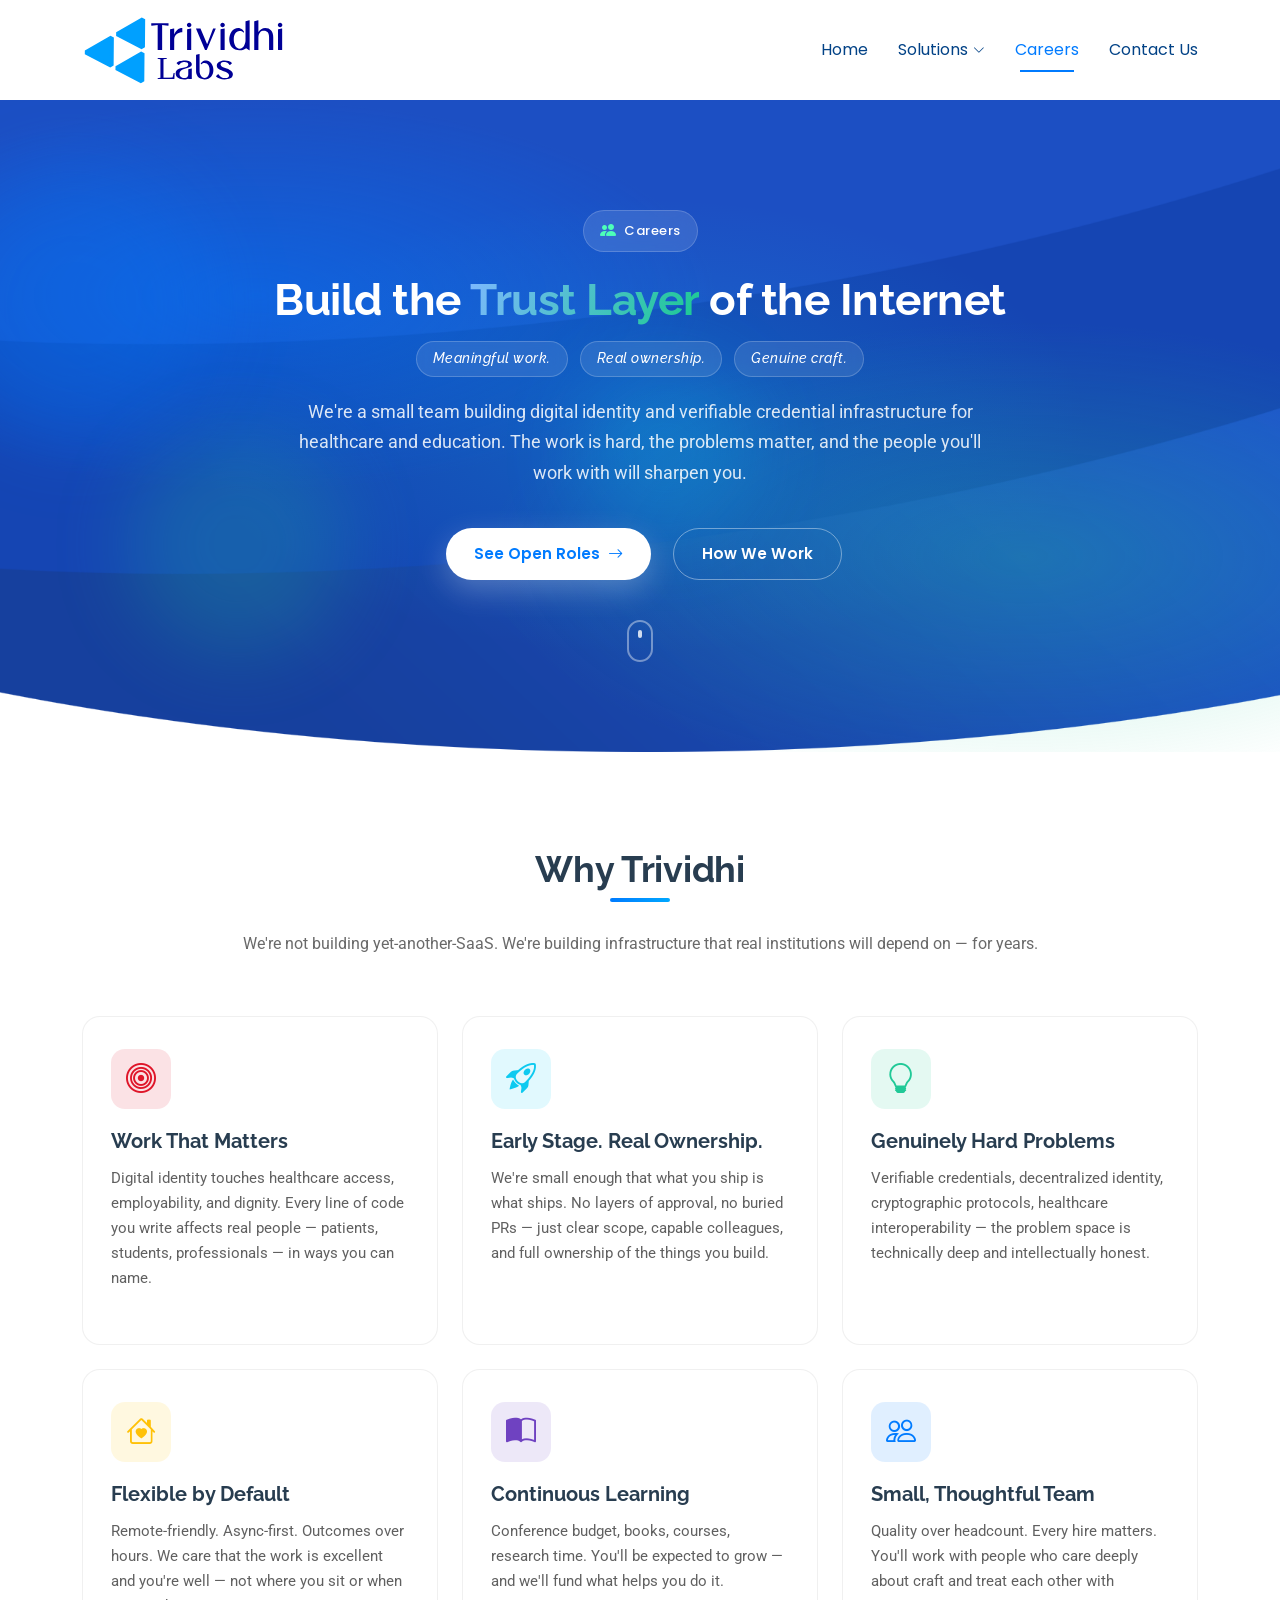
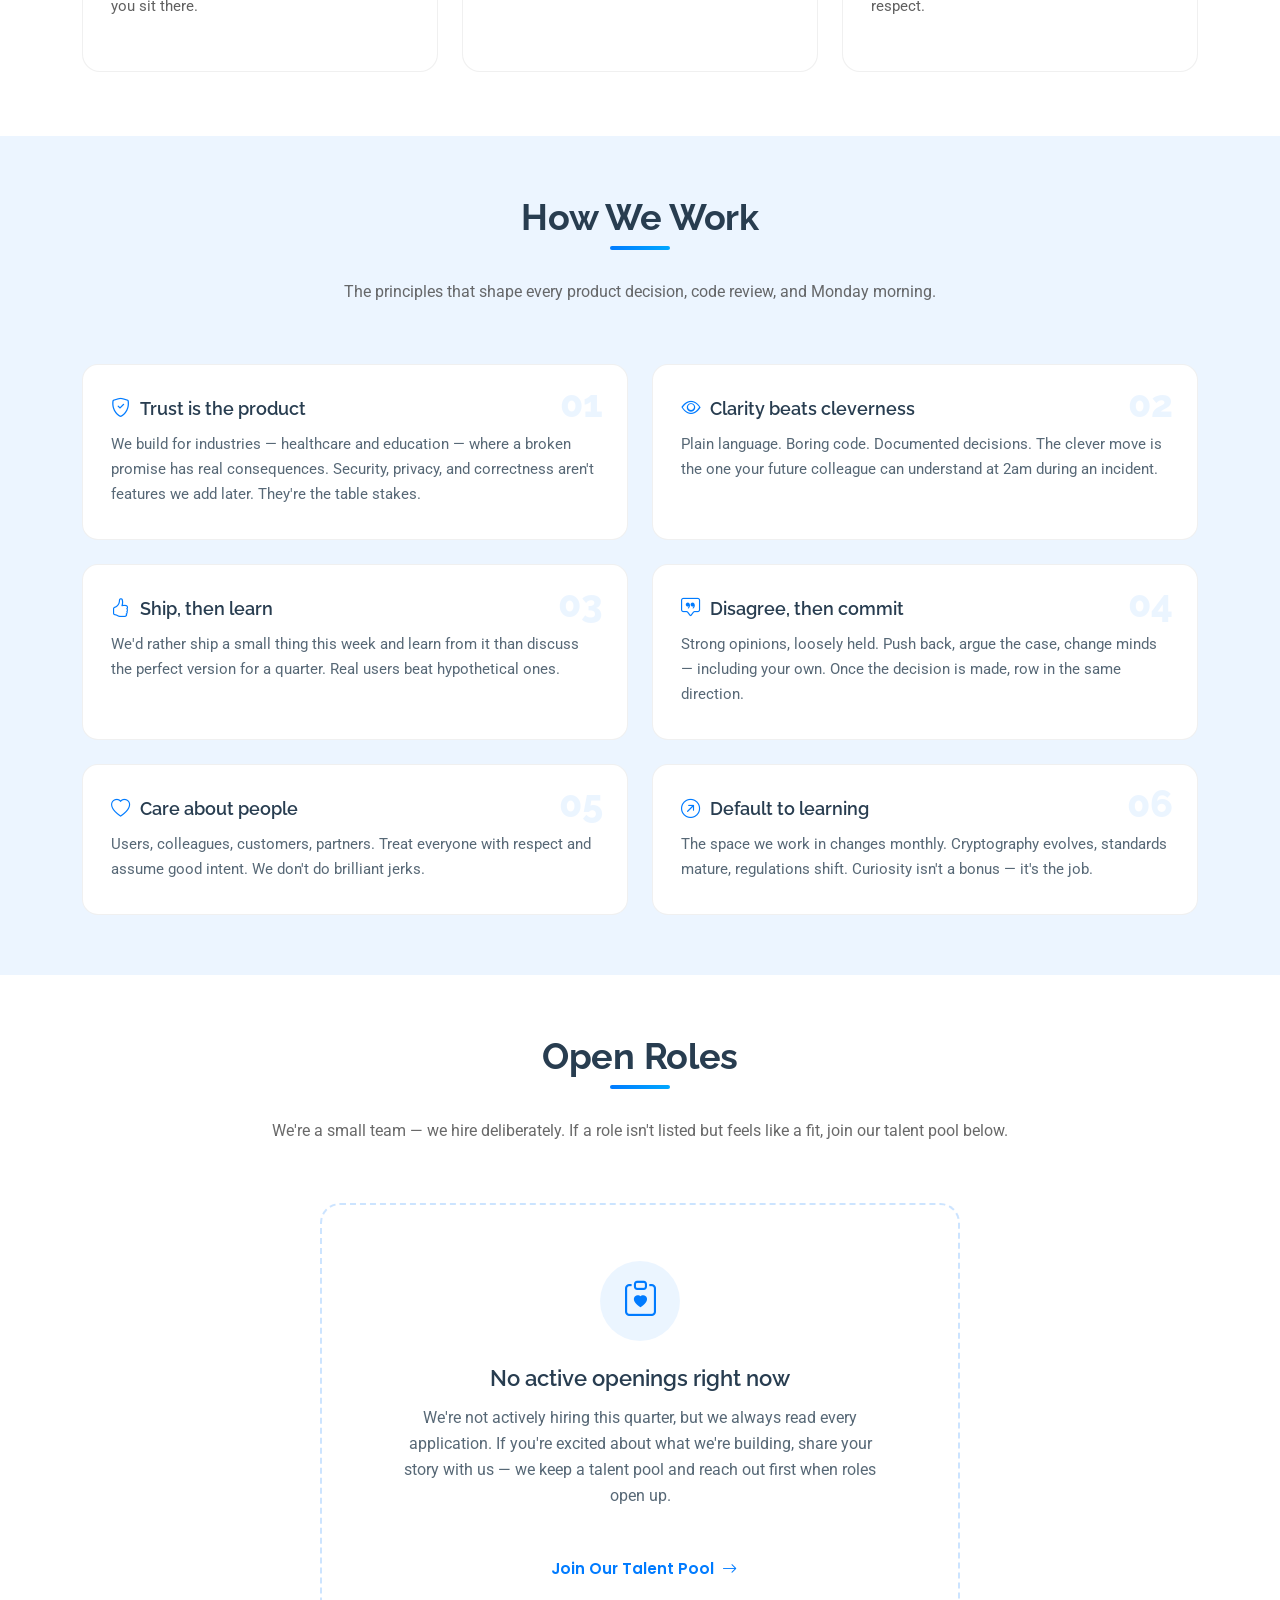
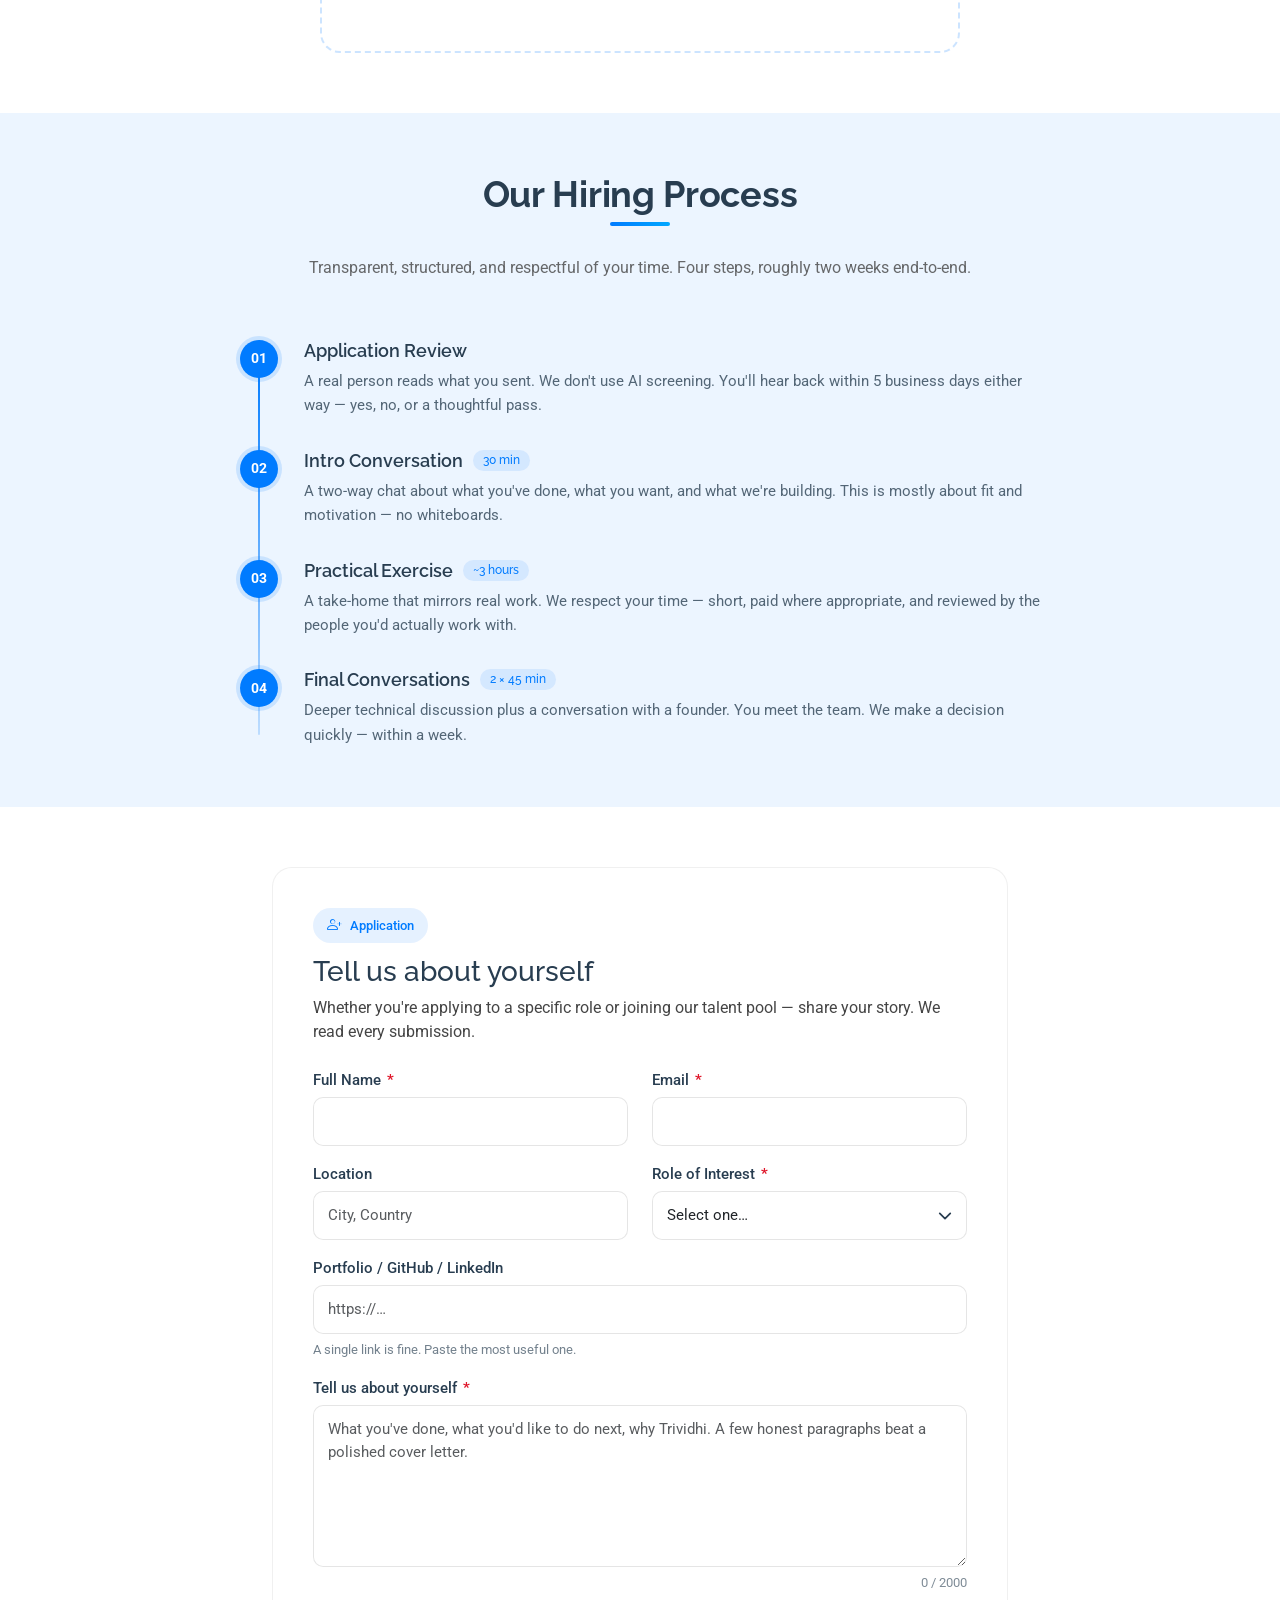
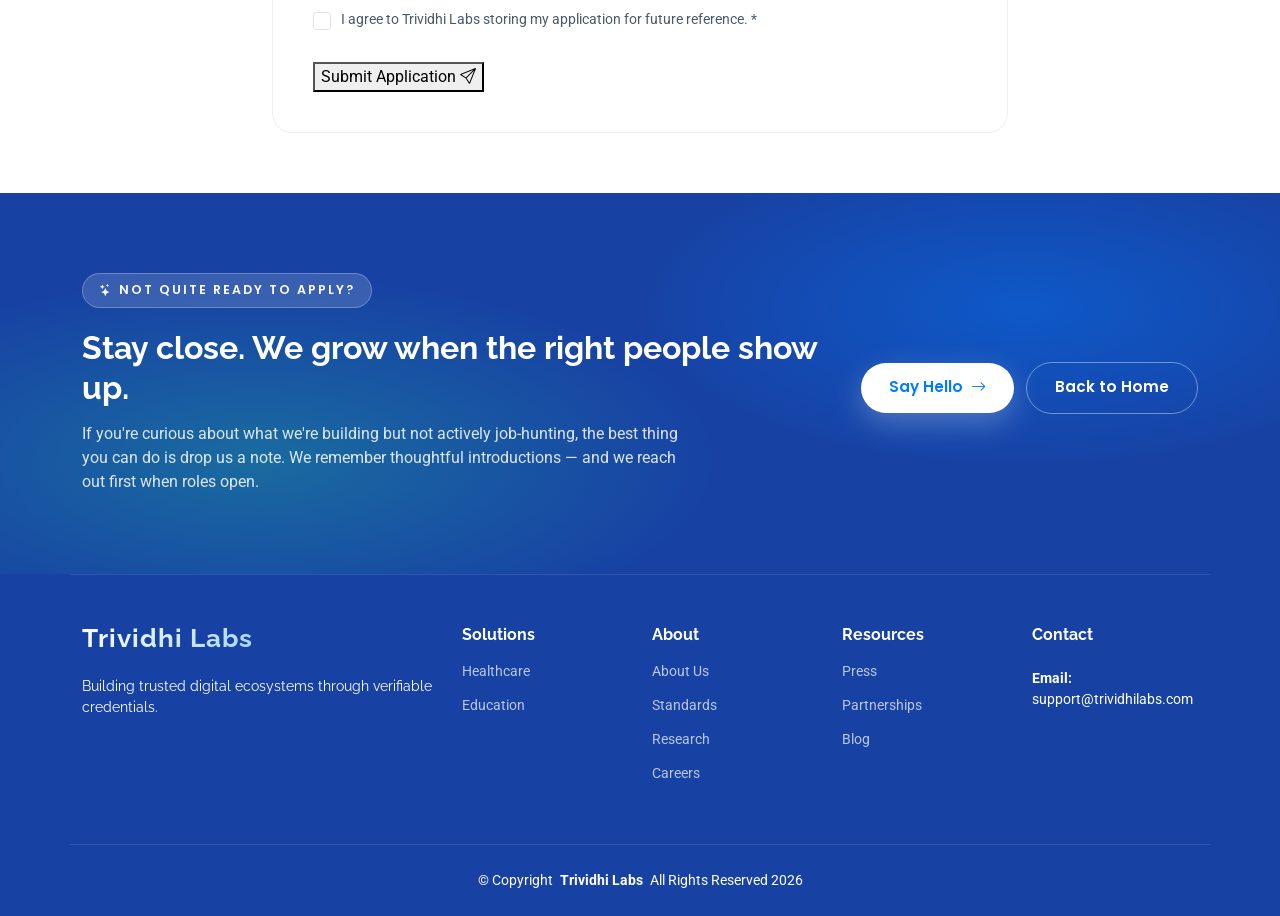
==== careers.html @ 94e8361d "Contact + Careers pages: production-ready forms via Formspree, FAQ, hiring timeline, channels" ====
<!DOCTYPE html>
<html lang="en">

<head>
  <meta charset="utf-8">
  <meta content="width=device-width, initial-scale=1.0" name="viewport">
  <title>Careers - Trividhi Labs</title>
  <meta name="description" content="Join Trividhi Labs and help build the trusted digital identity infrastructure for healthcare and education. Explore open roles, our values, and how we work.">

  <!-- Favicons -->
  <link rel="icon" type="image/x-icon" href="assets/img/favicon.ico">
  <link rel="icon" type="image/svg+xml" href="assets/img/favicon.svg">
  <link rel="icon" type="image/png" sizes="96x96" href="assets/img/favicon-96x96.png">
  <link rel="apple-touch-icon" sizes="180x180" href="assets/img/apple-touch-icon.png">
  <link rel="manifest" href="assets/img/site.webmanifest">
  <meta name="theme-color" content="#007bff">

  <link href="https://fonts.googleapis.com" rel="preconnect">
  <link href="https://fonts.gstatic.com" rel="preconnect" crossorigin>
  <link href="https://fonts.googleapis.com/css2?family=Roboto:ital,wght@0,100;0,300;0,400;0,500;0,700;0,900;1,100;1,300;1,400;1,500;1,700;1,900&family=Poppins:ital,wght@0,100;0,200;0,300;0,400;0,500;0,600;0,700;0,800;0,900;1,100;1,200;1,300;1,400;1,500;1,600;1,700;1,800;1,900&family=Raleway:ital,wght@0,100;0,200;0,300;0,400;0,500;0,600;0,700;0,800;0,900;1,100;1,200;1,300;1,400;1,500;1,600;1,700;1,800;1,900&display=swap" rel="stylesheet">

  <link href="assets/vendor/bootstrap/css/bootstrap.min.css" rel="stylesheet">
  <link href="assets/vendor/bootstrap-icons/bootstrap-icons.css" rel="stylesheet">
  <link href="assets/vendor/aos/aos.css" rel="stylesheet">
  <link href="assets/vendor/glightbox/css/glightbox.min.css" rel="stylesheet">
  <link href="assets/vendor/swiper/swiper-bundle.min.css" rel="stylesheet">

  <link href="assets/css/main.css" rel="stylesheet">
</head>

<body class="index-page">

  <header id="header" class="header d-flex align-items-center sticky-top">
    <div class="container-fluid container-xl position-relative d-flex align-items-center justify-content-between">
      <a href="index.html" class="logo d-flex align-items-center">
        <img src="assets/img/Trividhi_Labs_Logo1.svg" alt="Trividhi Labs">
      </a>
      <nav id="navmenu" class="navmenu">
        <ul>
          <li><a href="index.html">Home</a></li>
          <li class="dropdown">
            <a href="#"><span>Solutions</span> <i class="bi bi-chevron-down toggle-dropdown"></i></a>
            <ul>
              <li><a href="healthcare.html">Healthcare</a></li>
              <li><a href="education.html">Education</a></li>
            </ul>
          </li>
          <li><a href="careers.html" class="active">Careers</a></li>
          <li><a href="contact.html">Contact Us</a></li>
        </ul>
        <i class="mobile-nav-toggle d-xl-none bi bi-list"></i>
      </nav>
    </div>
  </header>

  <main class="main">

    <!-- ====== ENHANCED HERO ====== -->
    <section id="hero" class="hero section dark-background page-hero hero-enhanced">
      <div class="hero-mesh" aria-hidden="true"></div>
      <div class="hero-bg-shapes" aria-hidden="true">
        <span class="shape shape-1"></span>
        <span class="shape shape-2"></span>
        <span class="shape shape-3"></span>
      </div>

      <div class="container position-relative">
        <div class="row gy-4 justify-content-center text-center">
          <div class="col-lg-10">
            <span class="hero-eyebrow" data-aos="fade-up" data-aos-delay="100">
              <i class="bi bi-people-fill"></i> Careers
            </span>
            <h1 data-aos="fade-up" data-aos-delay="200">Build the <span class="hero-accent">Trust Layer</span> of the Internet</h1>
            <p class="hero-tagline" data-aos="fade-up" data-aos-delay="250">
              <span class="tag-word">Meaningful work.</span>
              <span class="tag-word">Real ownership.</span>
              <span class="tag-word">Genuine craft.</span>
            </p>
            <p class="hero-description" data-aos="fade-up" data-aos-delay="300">We're a small team building digital identity and verifiable credential infrastructure for healthcare and education. The work is hard, the problems matter, and the people you'll work with will sharpen you.</p>

            <div class="hero-actions" data-aos="fade-up" data-aos-delay="400">
              <a href="#openings" class="btn-cta btn-cta-primary">
                <span>See Open Roles</span>
                <i class="bi bi-arrow-right"></i>
              </a>
              <a href="#how-we-work" class="btn-cta btn-cta-ghost">
                <span>How We Work</span>
              </a>
            </div>

            <div class="hero-scroll-cue" data-aos="fade-up" data-aos-delay="600" aria-hidden="true">
              <span></span>
            </div>
          </div>
        </div>
      </div>
    </section><!-- /Page Hero -->

    <!-- ====== WHY JOIN US ====== -->
    <section id="why-join" class="why-join section section-bridge">
      <div class="container section-title" data-aos="fade-up">
        <h2>Why Trividhi</h2>
        <p>We're not building yet-another-SaaS. We're building infrastructure that real institutions will depend on — for years.</p>
      </div>

      <div class="container">
        <div class="row gy-4 justify-content-center">

          <div class="col-lg-4 col-md-6" data-aos="fade-up" data-aos-delay="100">
            <div class="benefit-card benefit-card-enhanced">
              <div class="benefit-card-bg"></div>
              <div class="benefit-icon" style="--icon-color:#df1529;--icon-bg:rgba(223,21,41,0.12);">
                <i class="bi bi-bullseye"></i>
              </div>
              <h3>Work That Matters</h3>
              <p>Digital identity touches healthcare access, employability, and dignity. Every line of code you write affects real people — patients, students, professionals — in ways you can name.</p>
            </div>
          </div>

          <div class="col-lg-4 col-md-6" data-aos="fade-up" data-aos-delay="200">
            <div class="benefit-card benefit-card-enhanced">
              <div class="benefit-card-bg"></div>
              <div class="benefit-icon" style="--icon-color:#0dcaf0;--icon-bg:rgba(13,202,240,0.12);">
                <i class="bi bi-rocket-takeoff"></i>
              </div>
              <h3>Early Stage. Real Ownership.</h3>
              <p>We're small enough that what you ship is what ships. No layers of approval, no buried PRs — just clear scope, capable colleagues, and full ownership of the things you build.</p>
            </div>
          </div>

          <div class="col-lg-4 col-md-6" data-aos="fade-up" data-aos-delay="300">
            <div class="benefit-card benefit-card-enhanced">
              <div class="benefit-card-bg"></div>
              <div class="benefit-icon" style="--icon-color:#20c997;--icon-bg:rgba(32,201,151,0.12);">
                <i class="bi bi-lightbulb"></i>
              </div>
              <h3>Genuinely Hard Problems</h3>
              <p>Verifiable credentials, decentralized identity, cryptographic protocols, healthcare interoperability — the problem space is technically deep and intellectually honest.</p>
            </div>
          </div>

          <div class="col-lg-4 col-md-6" data-aos="fade-up" data-aos-delay="400">
            <div class="benefit-card benefit-card-enhanced">
              <div class="benefit-card-bg"></div>
              <div class="benefit-icon" style="--icon-color:#ffc107;--icon-bg:rgba(255,193,7,0.12);">
                <i class="bi bi-house-heart"></i>
              </div>
              <h3>Flexible by Default</h3>
              <p>Remote-friendly. Async-first. Outcomes over hours. We care that the work is excellent and you're well — not where you sit or when you sit there.</p>
            </div>
          </div>

          <div class="col-lg-4 col-md-6" data-aos="fade-up" data-aos-delay="500">
            <div class="benefit-card benefit-card-enhanced">
              <div class="benefit-card-bg"></div>
              <div class="benefit-icon" style="--icon-color:#6f42c1;--icon-bg:rgba(111,66,193,0.12);">
                <i class="bi bi-book-half"></i>
              </div>
              <h3>Continuous Learning</h3>
              <p>Conference budget, books, courses, research time. You'll be expected to grow — and we'll fund what helps you do it.</p>
            </div>
          </div>

          <div class="col-lg-4 col-md-6" data-aos="fade-up" data-aos-delay="600">
            <div class="benefit-card benefit-card-enhanced">
              <div class="benefit-card-bg"></div>
              <div class="benefit-icon" style="--icon-color:#007bff;--icon-bg:rgba(0,123,255,0.12);">
                <i class="bi bi-people"></i>
              </div>
              <h3>Small, Thoughtful Team</h3>
              <p>Quality over headcount. Every hire matters. You'll work with people who care deeply about craft and treat each other with respect.</p>
            </div>
          </div>

        </div>
      </div>
    </section><!-- /Why Join -->

    <!-- ====== HOW WE WORK (Values) ====== -->
    <section id="how-we-work" class="how-we-work section light-background">
      <div class="container section-title" data-aos="fade-up">
        <h2>How We Work</h2>
        <p>The principles that shape every product decision, code review, and Monday morning.</p>
      </div>

      <div class="container">
        <div class="row gy-4">

          <div class="col-lg-6" data-aos="fade-right" data-aos-delay="100">
            <div class="value-card">
              <div class="value-number">01</div>
              <h4><i class="bi bi-shield-check"></i> Trust is the product</h4>
              <p>We build for industries — healthcare and education — where a broken promise has real consequences. Security, privacy, and correctness aren't features we add later. They're the table stakes.</p>
            </div>
          </div>

          <div class="col-lg-6" data-aos="fade-left" data-aos-delay="200">
            <div class="value-card">
              <div class="value-number">02</div>
              <h4><i class="bi bi-eye"></i> Clarity beats cleverness</h4>
              <p>Plain language. Boring code. Documented decisions. The clever move is the one your future colleague can understand at 2am during an incident.</p>
            </div>
          </div>

          <div class="col-lg-6" data-aos="fade-right" data-aos-delay="300">
            <div class="value-card">
              <div class="value-number">03</div>
              <h4><i class="bi bi-hand-thumbs-up"></i> Ship, then learn</h4>
              <p>We'd rather ship a small thing this week and learn from it than discuss the perfect version for a quarter. Real users beat hypothetical ones.</p>
            </div>
          </div>

          <div class="col-lg-6" data-aos="fade-left" data-aos-delay="400">
            <div class="value-card">
              <div class="value-number">04</div>
              <h4><i class="bi bi-chat-square-quote"></i> Disagree, then commit</h4>
              <p>Strong opinions, loosely held. Push back, argue the case, change minds — including your own. Once the decision is made, row in the same direction.</p>
            </div>
          </div>

          <div class="col-lg-6" data-aos="fade-right" data-aos-delay="500">
            <div class="value-card">
              <div class="value-number">05</div>
              <h4><i class="bi bi-heart"></i> Care about people</h4>
              <p>Users, colleagues, customers, partners. Treat everyone with respect and assume good intent. We don't do brilliant jerks.</p>
            </div>
          </div>

          <div class="col-lg-6" data-aos="fade-left" data-aos-delay="600">
            <div class="value-card">
              <div class="value-number">06</div>
              <h4><i class="bi bi-arrow-up-right-circle"></i> Default to learning</h4>
              <p>The space we work in changes monthly. Cryptography evolves, standards mature, regulations shift. Curiosity isn't a bonus — it's the job.</p>
            </div>
          </div>

        </div>
      </div>
    </section><!-- /How We Work -->

    <!-- ====== OPEN ROLES ====== -->
    <section id="openings" class="openings section">
      <div class="container section-title" data-aos="fade-up">
        <h2>Open Roles</h2>
        <p>We're a small team — we hire deliberately. If a role isn't listed but feels like a fit, join our talent pool below.</p>
      </div>

      <div class="container">

        <!--
          NOTE for site owners:
          When you have real openings, replace the .no-openings block below
          with .opening-card blocks. Sample structure is provided in a
          commented block at the bottom of this section.
        -->

        <div class="no-openings" data-aos="fade-up">
          <div class="no-openings-icon">
            <i class="bi bi-clipboard-heart"></i>
          </div>
          <h3>No active openings right now</h3>
          <p>We're not actively hiring this quarter, but we always read every application. If you're excited about what we're building, share your story with us — we keep a talent pool and reach out first when roles open up.</p>
          <a href="#talent-pool" class="btn-cta btn-cta-primary">
            <span>Join Our Talent Pool</span>
            <i class="bi bi-arrow-right"></i>
          </a>
        </div>

        <!--
        ====== ACTIVE OPENINGS TEMPLATE (uncomment when hiring) ======

        <div class="row gy-4">
          <div class="col-lg-6" data-aos="fade-up" data-aos-delay="100">
            <div class="opening-card">
              <div class="opening-header">
                <div class="opening-meta">
                  <span class="opening-tag tag-eng"><i class="bi bi-code-slash"></i> Engineering</span>
                  <span class="opening-location"><i class="bi bi-geo-alt"></i> Remote / India</span>
                </div>
                <h3>Senior Backend Engineer</h3>
                <p>Help us build the credential issuance and verification core. Strong fundamentals in Go or Rust, distributed systems experience, comfort with cryptographic primitives.</p>
              </div>
              <div class="opening-footer">
                <span class="opening-type"><i class="bi bi-briefcase"></i> Full-time</span>
                <a href="#talent-pool" class="opening-apply">Apply <i class="bi bi-arrow-up-right"></i></a>
              </div>
            </div>
          </div>
        </div>

        ============================================================
        -->

      </div>
    </section><!-- /Openings -->

    <!-- ====== HIRING PROCESS ====== -->
    <section id="hiring-process" class="hiring-process section light-background">
      <div class="container section-title" data-aos="fade-up">
        <h2>Our Hiring Process</h2>
        <p>Transparent, structured, and respectful of your time. Four steps, roughly two weeks end-to-end.</p>
      </div>

      <div class="container">
        <div class="hiring-timeline">

          <div class="hiring-step" data-aos="fade-up" data-aos-delay="100">
            <div class="hiring-step-num">01</div>
            <div class="hiring-step-body">
              <h4>Application Review</h4>
              <p>A real person reads what you sent. We don't use AI screening. You'll hear back within 5 business days either way — yes, no, or a thoughtful pass.</p>
            </div>
          </div>

          <div class="hiring-step" data-aos="fade-up" data-aos-delay="200">
            <div class="hiring-step-num">02</div>
            <div class="hiring-step-body">
              <h4>Intro Conversation <span class="step-duration">30 min</span></h4>
              <p>A two-way chat about what you've done, what you want, and what we're building. This is mostly about fit and motivation — no whiteboards.</p>
            </div>
          </div>

          <div class="hiring-step" data-aos="fade-up" data-aos-delay="300">
            <div class="hiring-step-num">03</div>
            <div class="hiring-step-body">
              <h4>Practical Exercise <span class="step-duration">~3 hours</span></h4>
              <p>A take-home that mirrors real work. We respect your time — short, paid where appropriate, and reviewed by the people you'd actually work with.</p>
            </div>
          </div>

          <div class="hiring-step" data-aos="fade-up" data-aos-delay="400">
            <div class="hiring-step-num">04</div>
            <div class="hiring-step-body">
              <h4>Final Conversations <span class="step-duration">2 × 45 min</span></h4>
              <p>Deeper technical discussion plus a conversation with a founder. You meet the team. We make a decision quickly — within a week.</p>
            </div>
          </div>

        </div>
      </div>
    </section><!-- /Hiring Process -->

    <!-- ====== TALENT POOL FORM ====== -->
    <section id="talent-pool" class="talent-pool section">
      <div class="container">
        <div class="row gy-4 justify-content-center">

          <div class="col-lg-8" data-aos="fade-up">
            <div class="contact-form-wrap">
              <span class="form-eyebrow"><i class="bi bi-person-plus"></i> Application</span>
              <h3>Tell us about yourself</h3>
              <p>Whether you're applying to a specific role or joining our talent pool — share your story. We read every submission.</p>

              <!--
                NOTE: Replace YOUR_CAREERS_FORM_ID with a SEPARATE Formspree
                form ID (different from contact form, so submissions are
                routed correctly to your hiring inbox).
              -->
              <form id="careers-form-el" action="https://formspree.io/f/YOUR_CAREERS_FORM_ID" method="POST" class="trividhi-form mt-4" novalidate>

                <!-- Honeypot -->
                <input type="text" name="_gotcha" tabindex="-1" autocomplete="off" class="d-none" aria-hidden="true">

                <input type="hidden" name="_subject" value="New application from trividhilabs.com careers">

                <div class="row gy-3">

                  <div class="col-md-6">
                    <label for="c-name" class="form-label">Full Name <span class="req">*</span></label>
                    <input type="text" name="name" id="c-name" class="form-control" required minlength="2" maxlength="100" autocomplete="name">
                  </div>

                  <div class="col-md-6">
                    <label for="c-email" class="form-label">Email <span class="req">*</span></label>
                    <input type="email" name="email" id="c-email" class="form-control" required maxlength="120" autocomplete="email">
                  </div>

                  <div class="col-md-6">
                    <label for="c-location" class="form-label">Location</label>
                    <input type="text" name="location" id="c-location" class="form-control" maxlength="100" placeholder="City, Country">
                  </div>

                  <div class="col-md-6">
                    <label for="c-role" class="form-label">Role of Interest <span class="req">*</span></label>
                    <select name="role_interest" id="c-role" class="form-control form-select" required>
                      <option value="" disabled selected>Select one…</option>
                      <option value="Engineering">Engineering</option>
                      <option value="Product / Design">Product / Design</option>
                      <option value="Research / Cryptography">Research / Cryptography</option>
                      <option value="Business / Partnerships">Business / Partnerships</option>
                      <option value="Operations">Operations</option>
                      <option value="Internship">Internship</option>
                      <option value="Open to anything">Open to anything</option>
                    </select>
                  </div>

                  <div class="col-md-12">
                    <label for="c-links" class="form-label">Portfolio / GitHub / LinkedIn</label>
                    <input type="url" name="links" id="c-links" class="form-control" maxlength="300" placeholder="https://…">
                    <small class="form-helper-text">A single link is fine. Paste the most useful one.</small>
                  </div>

                  <div class="col-md-12">
                    <label for="c-pitch" class="form-label">Tell us about yourself <span class="req">*</span></label>
                    <textarea name="pitch" id="c-pitch" class="form-control" rows="6" required minlength="50" maxlength="2000" placeholder="What you've done, what you'd like to do next, why Trividhi. A few honest paragraphs beat a polished cover letter."></textarea>
                    <div class="form-helper">
                      <span class="char-counter"><span id="c-char-count">0</span> / 2000</span>
                    </div>
                  </div>

                  <div class="col-md-12">
                    <label class="form-check-label consent-label">
                      <input type="checkbox" name="consent" class="form-check-input" required>
                      <span>I agree to Trividhi Labs storing my application for future reference. <span class="req">*</span></span>
                    </label>
                  </div>

                  <div class="col-md-12">
                    <div class="form-status">
                      <div class="form-status-msg loading"><i class="bi bi-arrow-clockwise"></i> Sending your application…</div>
                      <div class="form-status-msg error" role="alert"></div>
                      <div class="form-status-msg success" role="status"><i class="bi bi-check-circle-fill"></i> Thanks for applying! A real person on our team will read this and reply within 5 business days.</div>
                    </div>

                    <button type="submit" class="btn-submit">
                      <span>Submit Application</span>
                      <i class="bi bi-send"></i>
                    </button>
                  </div>

                </div>
              </form>
            </div>
          </div>

        </div>
      </div>
    </section><!-- /Talent Pool -->

    <!-- ====== CTA BANNER ====== -->
    <section id="cta-banner" class="cta-banner dark-background">
      <div class="cta-banner-mesh" aria-hidden="true"></div>
      <div class="container">
        <div class="row align-items-center gy-4">
          <div class="col-lg-8" data-aos="fade-right">
            <span class="cta-eyebrow"><i class="bi bi-stars"></i> Not quite ready to apply?</span>
            <h2>Stay close. We grow when the right people show up.</h2>
            <p>If you're curious about what we're building but not actively job-hunting, the best thing you can do is drop us a note. We remember thoughtful introductions — and we reach out first when roles open.</p>
          </div>
          <div class="col-lg-4 text-lg-end" data-aos="fade-left">
            <a href="contact.html" class="btn-cta btn-cta-primary">
              <span>Say Hello</span>
              <i class="bi bi-arrow-right"></i>
            </a>
            <a href="index.html" class="btn-cta btn-cta-ghost">
              <span>Back to Home</span>
            </a>
          </div>
        </div>
      </div>
    </section><!-- /CTA Banner -->

  </main>

  <footer id="footer" class="footer dark-background">
    <div class="container footer-top">
      <div class="row gy-4">

        <div class="col-lg-4 col-md-6 footer-about" data-aos="fade-up" data-aos-delay="100">
          <a href="index.html" class="logo d-flex align-items-center">
            <span class="sitename">Trividhi Labs</span>
          </a>
          <p class="mt-3">Building trusted digital ecosystems through verifiable credentials.</p>
        </div>

        <div class="col-lg-2 col-md-3 col-6 footer-links" data-aos="fade-up" data-aos-delay="200">
          <h4>Solutions</h4>
          <ul>
            <li><a href="healthcare.html">Healthcare</a></li>
            <li><a href="education.html">Education</a></li>
          </ul>
        </div>

        <div class="col-lg-2 col-md-3 col-6 footer-links" data-aos="fade-up" data-aos-delay="300">
          <h4>About</h4>
          <ul>
            <li><a href="#" title="Coming soon">About Us</a></li>
            <li><a href="#" title="Coming soon">Standards</a></li>
            <li><a href="#" title="Coming soon">Research</a></li>
            <li><a href="careers.html">Careers</a></li>
          </ul>
        </div>

        <div class="col-lg-2 col-md-3 col-6 footer-links" data-aos="fade-up" data-aos-delay="400">
          <h4>Resources</h4>
          <ul>
            <li><a href="#" title="Coming soon">Press</a></li>
            <li><a href="#" title="Coming soon">Partnerships</a></li>
            <li><a href="#" title="Coming soon">Blog</a></li>
          </ul>
        </div>

        <div class="col-lg-2 col-md-3 col-6 footer-links" data-aos="fade-up" data-aos-delay="500">
          <h4>Contact</h4>
          <div class="footer-contact pt-1">
            <p class="mb-0"><strong>Email:</strong></p>
            <p><span>support@trividhilabs.com</span></p>
          </div>
        </div>

      </div>
    </div>
    <div class="container copyright text-center mt-4">
      <p>© <span>Copyright</span> <strong class="px-1 sitename">Trividhi Labs</strong> <span>All Rights Reserved 2026</span></p>
    </div>
  </footer>

  <a href="#" id="scroll-top" class="scroll-top d-flex align-items-center justify-content-center"><i class="bi bi-arrow-up-short"></i></a>
  <div id="preloader"></div>

  <script src="assets/vendor/bootstrap/js/bootstrap.bundle.min.js"></script>
  <script src="assets/vendor/aos/aos.js"></script>
  <script src="assets/vendor/glightbox/js/glightbox.min.js"></script>
  <script src="assets/vendor/purecounter/purecounter_vanilla.js"></script>
  <script src="assets/vendor/imagesloaded/imagesloaded.pkgd.min.js"></script>
  <script src="assets/vendor/isotope-layout/isotope.pkgd.min.js"></script>
  <script src="assets/vendor/swiper/swiper-bundle.min.js"></script>
  <script src="assets/js/main.js"></script>

  <!-- ===== Careers form handler (same pattern as contact) ===== -->
  <script>
    (function () {
      const form = document.getElementById('careers-form-el');
      if (!form) return;

      const loading = form.querySelector('.form-status-msg.loading');
      const error = form.querySelector('.form-status-msg.error');
      const success = form.querySelector('.form-status-msg.success');
      const submitBtn = form.querySelector('.btn-submit');
      const pitchField = form.querySelector('#c-pitch');
      const charCount = document.getElementById('c-char-count');

      if (pitchField && charCount) {
        pitchField.addEventListener('input', function () {
          charCount.textContent = pitchField.value.length;
        });
      }

      function resetStates() {
        loading.classList.remove('d-block');
        error.classList.remove('d-block');
        success.classList.remove('d-block');
      }

      form.addEventListener('submit', async function (e) {
        e.preventDefault();
        resetStates();

        if (!form.checkValidity()) {
          form.reportValidity();
          return;
        }

        const honey = form.querySelector('input[name="_gotcha"]');
        if (honey && honey.value.trim() !== '') return;

        loading.classList.add('d-block');
        submitBtn.disabled = true;

        try {
          const data = new FormData(form);
          const response = await fetch(form.action, {
            method: 'POST',
            body: data,
            headers: { 'Accept': 'application/json' }
          });

          loading.classList.remove('d-block');

          if (response.ok) {
            success.classList.add('d-block');
            form.reset();
            if (charCount) charCount.textContent = '0';
          } else {
            const json = await response.json().catch(() => ({}));
            const msg = (json.errors && json.errors.map(e => e.message).join(', ')) ||
                        'Something went wrong. Please try again or email us directly at support@trividhilabs.com';
            error.innerHTML = '<i class="bi bi-exclamation-triangle-fill"></i> ' + msg;
            error.classList.add('d-block');
          }
        } catch (err) {
          loading.classList.remove('d-block');
          error.innerHTML = '<i class="bi bi-exclamation-triangle-fill"></i> Network error. Please check your connection and try again.';
          error.classList.add('d-block');
        } finally {
          submitBtn.disabled = false;
        }
      });
    })();
  </script>

</body>
</html>
---- assets/css/main.css ----
/**
* Updated: Bootstrap v5.3.3
* Author: BootstrapMade.com
* License: https://bootstrapmade.com/license/
*/

/*--------------------------------------------------------------
# Font & Color Variables
# Help: https://bootstrapmade.com/color-system/
--------------------------------------------------------------*/
/* Fonts */
:root {
  --default-font: "Roboto",  system-ui, -apple-system, "Segoe UI", Roboto, "Helvetica Neue", Arial, "Noto Sans", "Liberation Sans", sans-serif, "Apple Color Emoji", "Segoe UI Emoji", "Segoe UI Symbol", "Noto Color Emoji";
  --heading-font: "Raleway",  sans-serif;
  --nav-font: "Poppins",  sans-serif;
}

/* Global Colors - The following color variables are used throughout the website. Updating them here will change the color scheme of the entire website */
:root { 
  --background-color: #ffffff; /* Background color for the entire website, including individual sections */
  --default-color: #444444; /* Default color used for the majority of the text content across the entire website */
  --heading-color: #283d50; /* Color for headings, subheadings and title throughout the website */
  --accent-color: #007bff; /* Accent color that represents your brand on the website. It's used for buttons, links, and other elements that need to stand out */
  --surface-color: #ffffff; /* The surface color is used as a background of boxed elements within sections, such as cards, icon boxes, or other elements that require a visual separation from the global background. */
  --contrast-color: #ffffff; /* Contrast color for text, ensuring readability against backgrounds of accent, heading, or default colors. */
}

/* Nav Menu Colors - The following color variables are used specifically for the navigation menu. They are separate from the global colors to allow for more customization options */
:root {
  --nav-color: #024286;  /* The default color of the main navmenu links */
  --nav-hover-color: #007bff; /* Applied to main navmenu links when they are hovered over or active */
  --nav-mobile-background-color: #ffffff; /* Used as the background color for mobile navigation menu */
  --nav-dropdown-background-color: #ffffff; /* Used as the background color for dropdown items that appear when hovering over primary navigation items */
  --nav-dropdown-color: #444444; /* Used for navigation links of the dropdown items in the navigation menu. */
  --nav-dropdown-hover-color: #007bff; /* Similar to --nav-hover-color, this color is applied to dropdown navigation links when they are hovered over. */
}

/* Color Presets - These classes override global colors when applied to any section or element, providing reuse of the sam color scheme. */

.light-background {
  --background-color: #ecf5ff;
  --surface-color: #ffffff;
}

.dark-background {
  --background-color: #1742a4;
  --default-color: #ffffff;
  --heading-color: #ffffff;
  --surface-color: #0d358f;
  --contrast-color: #ffffff;
}

/* Smooth scroll */
:root {
  scroll-behavior: smooth;
}

/*--------------------------------------------------------------
# General Styling & Shared Classes
--------------------------------------------------------------*/
body {
  color: var(--default-color);
  background-color: var(--background-color);
  font-family: var(--default-font);
}

a {
  color: var(--accent-color);
  text-decoration: none;
  transition: 0.3s;
}

a:hover {
  color: color-mix(in srgb, var(--accent-color), transparent 25%);
  text-decoration: none;
}

h1,
h2,
h3,
h4,
h5,
h6 {
  color: var(--heading-color);
  font-family: var(--heading-font);
}

/* PHP Email Form Messages
------------------------------*/
.php-email-form .error-message {
  display: none;
  background: #df1529;
  color: #ffffff;
  text-align: left;
  padding: 15px;
  margin-bottom: 24px;
  font-weight: 600;
}

.php-email-form .sent-message {
  display: none;
  color: #ffffff;
  background: #059652;
  text-align: center;
  padding: 15px;
  margin-bottom: 24px;
  font-weight: 600;
}

.php-email-form .loading {
  display: none;
  background: var(--surface-color);
  text-align: center;
  padding: 15px;
  margin-bottom: 24px;
}

.php-email-form .loading:before {
  content: "";
  display: inline-block;
  border-radius: 50%;
  width: 24px;
  height: 24px;
  margin: 0 10px -6px 0;
  border: 3px solid var(--accent-color);
  border-top-color: var(--surface-color);
  animation: php-email-form-loading 1s linear infinite;
}

@keyframes php-email-form-loading {
  0% {
    transform: rotate(0deg);
  }

  100% {
    transform: rotate(360deg);
  }
}

/* Pulsating Play Button
------------------------------*/
.pulsating-play-btn {
  width: 94px;
  height: 94px;
  background: radial-gradient(var(--accent-color) 50%, color-mix(in srgb, var(--accent-color), transparent 75%) 52%);
  border-radius: 50%;
  display: block;
  position: relative;
  overflow: hidden;
}

.pulsating-play-btn:before {
  content: "";
  position: absolute;
  width: 120px;
  height: 120px;
  animation-delay: 0s;
  animation: pulsate-play-btn 2s;
  animation-direction: forwards;
  animation-iteration-count: infinite;
  animation-timing-function: steps;
  opacity: 1;
  border-radius: 50%;
  border: 5px solid color-mix(in srgb, var(--accent-color), transparent 30%);
  top: -15%;
  left: -15%;
  background: rgba(198, 16, 0, 0);
}

.pulsating-play-btn:after {
  content: "";
  position: absolute;
  left: 50%;
  top: 50%;
  transform: translateX(-40%) translateY(-50%);
  width: 0;
  height: 0;
  border-top: 10px solid transparent;
  border-bottom: 10px solid transparent;
  border-left: 15px solid #fff;
  z-index: 100;
  transition: all 400ms cubic-bezier(0.55, 0.055, 0.675, 0.19);
}

.pulsating-play-btn:hover:before {
  content: "";
  position: absolute;
  left: 50%;
  top: 50%;
  transform: translateX(-40%) translateY(-50%);
  width: 0;
  height: 0;
  border: none;
  border-top: 10px solid transparent;
  border-bottom: 10px solid transparent;
  border-left: 15px solid #fff;
  z-index: 200;
  animation: none;
  border-radius: 0;
}

.pulsating-play-btn:hover:after {
  border-left: 15px solid var(--accent-color);
  transform: scale(20);
}

@keyframes pulsate-play-btn {
  0% {
    transform: scale(0.6, 0.6);
    opacity: 1;
  }

  100% {
    transform: scale(1, 1);
    opacity: 0;
  }
}

/*--------------------------------------------------------------
# Global Header
--------------------------------------------------------------*/
.header {
  color: var(--default-color);
  background-color: var(--background-color);
  padding: 15px 0;
  transition: all 0.5s;
  z-index: 997;
}

.header .logo {
  line-height: 1;
}

.header .logo img {
  max-height: 70px;
  margin-right: 8px;
}

.header .logo h1 {
  font-size: 30px;
  margin: 0;
  font-weight: 700;
  color: var(--heading-color);
}

.scrolled .header {
  box-shadow: 0px 0 18px rgba(0, 0, 0, 0.1);
}

/*--------------------------------------------------------------
# Navigation Menu
--------------------------------------------------------------*/
/* Navmenu - Desktop */
@media (min-width: 1200px) {
  .navmenu {
    padding: 0;
  }

  .navmenu ul {
    margin: 0;
    padding: 0;
    display: flex;
    list-style: none;
    align-items: center;
  }

  .navmenu li {
    position: relative;
  }

  .navmenu a,
  .navmenu a:focus {
    color: var(--nav-color);
    padding: 18px 15px;
    font-size: 16px;
    font-family: var(--nav-font);
    font-weight: 400;
    display: flex;
    align-items: center;
    justify-content: space-between;
    white-space: nowrap;
    transition: 0.3s;
  }

  .navmenu a i,
  .navmenu a:focus i {
    font-size: 12px;
    line-height: 0;
    margin-left: 5px;
    transition: 0.3s;
  }

  .navmenu li:last-child a {
    padding-right: 0;
  }

  .navmenu li:hover>a,
  .navmenu .active,
  .navmenu .active:focus {
    color: var(--nav-hover-color);
  }

  .navmenu .dropdown ul {
    margin: 0;
    padding: 10px 0;
    background: var(--nav-dropdown-background-color);
    display: block;
    position: absolute;
    visibility: hidden;
    left: 14px;
    top: 130%;
    opacity: 0;
    transition: 0.3s;
    border-radius: 4px;
    z-index: 99;
    box-shadow: 0px 0px 30px rgba(0, 0, 0, 0.1);
  }

  .navmenu .dropdown ul li {
    min-width: 200px;
  }

  .navmenu .dropdown ul a {
    padding: 10px 20px;
    font-size: 15px;
    text-transform: none;
    color: var(--nav-dropdown-color);
  }

  .navmenu .dropdown ul a i {
    font-size: 12px;
  }

  .navmenu .dropdown ul a:hover,
  .navmenu .dropdown ul .active:hover,
  .navmenu .dropdown ul li:hover>a {
    color: var(--nav-dropdown-hover-color);
  }

  .navmenu .dropdown:hover>ul {
    opacity: 1;
    top: 100%;
    visibility: visible;
  }

  .navmenu .dropdown .dropdown ul {
    top: 0;
    left: -90%;
    visibility: hidden;
  }

  .navmenu .dropdown .dropdown:hover>ul {
    opacity: 1;
    top: 0;
    left: -100%;
    visibility: visible;
  }
}

/* Navmenu - Mobile */
@media (max-width: 1199px) {
  .mobile-nav-toggle {
    color: var(--nav-color);
    font-size: 28px;
    line-height: 0;
    margin-right: 10px;
    cursor: pointer;
    transition: color 0.3s;
  }

  .navmenu {
    padding: 0;
    z-index: 9997;
  }

  .navmenu ul {
    display: none;
    list-style: none;
    position: absolute;
    inset: 60px 20px 20px 20px;
    padding: 10px 0;
    margin: 0;
    border-radius: 6px;
    background-color: var(--nav-mobile-background-color);
    overflow-y: auto;
    transition: 0.3s;
    z-index: 9998;
    box-shadow: 0px 0px 30px rgba(0, 0, 0, 0.1);
  }

  .navmenu a,
  .navmenu a:focus {
    color: var(--nav-dropdown-color);
    padding: 10px 20px;
    font-family: var(--nav-font);
    font-size: 17px;
    font-weight: 500;
    display: flex;
    align-items: center;
    justify-content: space-between;
    white-space: nowrap;
    transition: 0.3s;
  }

  .navmenu a i,
  .navmenu a:focus i {
    font-size: 12px;
    line-height: 0;
    margin-left: 5px;
    width: 30px;
    height: 30px;
    display: flex;
    align-items: center;
    justify-content: center;
    border-radius: 50%;
    transition: 0.3s;
    background-color: color-mix(in srgb, var(--accent-color), transparent 90%);
  }

  .navmenu a i:hover,
  .navmenu a:focus i:hover {
    background-color: var(--accent-color);
    color: var(--contrast-color);
  }

  .navmenu a:hover,
  .navmenu .active,
  .navmenu .active:focus {
    color: var(--nav-dropdown-hover-color);
  }

  .navmenu .active i,
  .navmenu .active:focus i {
    background-color: var(--accent-color);
    color: var(--contrast-color);
    transform: rotate(180deg);
  }

  .navmenu .dropdown ul {
    position: static;
    display: none;
    z-index: 99;
    padding: 10px 0;
    margin: 10px 20px;
    background-color: var(--nav-dropdown-background-color);
    border: 1px solid color-mix(in srgb, var(--default-color), transparent 90%);
    box-shadow: none;
    transition: all 0.5s ease-in-out;
  }

  .navmenu .dropdown ul ul {
    background-color: rgba(33, 37, 41, 0.1);
  }

  .navmenu .dropdown>.dropdown-active {
    display: block;
    background-color: rgba(33, 37, 41, 0.03);
  }

  .mobile-nav-active {
    overflow: hidden;
  }

  .mobile-nav-active .mobile-nav-toggle {
    color: #fff;
    position: absolute;
    font-size: 32px;
    top: 15px;
    right: 15px;
    margin-right: 0;
    z-index: 9999;
  }

  .mobile-nav-active .navmenu {
    position: fixed;
    overflow: hidden;
    inset: 0;
    background: rgba(33, 37, 41, 0.8);
    transition: 0.3s;
  }

  .mobile-nav-active .navmenu>ul {
    display: block;
  }
}

/*--------------------------------------------------------------
# Global Footer
--------------------------------------------------------------*/
.footer {
  color: var(--default-color);
  background-color: var(--background-color);
  font-size: 14px;
  position: relative;
}

.footer .footer-top {
  padding-top: 50px;
  border-top: 1px solid color-mix(in srgb, var(--default-color), transparent 90%);
}

.footer .footer-about .logo {
  line-height: 1;
  margin-bottom: 25px;
}

.footer .footer-about .logo img {
  max-height: 40px;
  margin-right: 6px;
}

.footer .footer-about .logo span {
  font-size: 26px;
  font-weight: 700;
  letter-spacing: 1px;
  font-family: var(--heading-font);
  color: var(--heading-color);
}

.footer .footer-about p {
  font-size: 14px;
  font-family: var(--heading-font);
}

.footer .social-links a {
  display: flex;
  align-items: center;
  justify-content: center;
  width: 40px;
  height: 40px;
  border-radius: 50%;
  border: 1px solid color-mix(in srgb, var(--default-color), transparent 50%);
  font-size: 16px;
  color: color-mix(in srgb, var(--default-color), transparent 30%);
  margin-right: 10px;
  transition: 0.3s;
}

.footer .social-links a:hover {
  color: var(--accent-color);
  border-color: var(--accent-color);
}

.footer h4 {
  font-size: 16px;
  font-weight: bold;
  position: relative;
  padding-bottom: 12px;
}

.footer .footer-links {
  margin-bottom: 30px;
}

.footer .footer-links ul {
  list-style: none;
  padding: 0;
  margin: 0;
}

.footer .footer-links ul i {
  padding-right: 2px;
  font-size: 12px;
  line-height: 0;
}

.footer .footer-links ul li {
  padding: 10px 0;
  display: flex;
  align-items: center;
}

.footer .footer-links ul li:first-child {
  padding-top: 0;
}

.footer .footer-links ul a {
  color: color-mix(in srgb, var(--default-color), transparent 30%);
  display: inline-block;
  line-height: 1;
}

.footer .footer-links ul a:hover {
  color: var(--accent-color);
}

.footer .footer-contact p {
  margin-bottom: 5px;
}

.footer .footer-newsletter .newsletter-form {
  margin-top: 30px;
  margin-bottom: 15px;
  padding: 6px 8px;
  position: relative;
  border-radius: 4px;
  border: 1px solid color-mix(in srgb, var(--default-color), transparent 80%);
  display: flex;
  background-color: var(--background-color);
  transition: 0.3s;
}

.footer .footer-newsletter .newsletter-form:focus-within {
  border-color: var(--accent-color);
}

.footer .footer-newsletter .newsletter-form input[type=email] {
  border: 0;
  padding: 4px;
  width: 100%;
  background-color: var(--background-color);
  color: var(--default-color);
}

.footer .footer-newsletter .newsletter-form input[type=email]:focus-visible {
  outline: none;
}

.footer .footer-newsletter .newsletter-form input[type=submit] {
  border: 0;
  font-size: 16px;
  padding: 0 20px;
  margin: -7px -8px -7px 0;
  background: var(--accent-color);
  color: var(--contrast-color);
  transition: 0.3s;
  border-radius: 0 4px 4px 0;
}

.footer .footer-newsletter .newsletter-form input[type=submit]:hover {
  background: color-mix(in srgb, var(--accent-color), transparent 20%);
}

.footer .copyright {
  padding: 25px 0;
  border-top: 1px solid color-mix(in srgb, var(--default-color), transparent 90%);
}

.footer .copyright p {
  margin-bottom: 0;
}

.footer .credits {
  margin-top: 6px;
  font-size: 13px;
}

.footer .credits a {
  color: color-mix(in srgb, var(--default-color), transparent 30%);
}

/*--------------------------------------------------------------
# Preloader
--------------------------------------------------------------*/
#preloader {
  position: fixed;
  inset: 0;
  z-index: 9999;
  overflow: hidden;
  background-color: var(--background-color);
  transition: all 0.6s ease-out;
}

#preloader:before {
  content: "";
  position: fixed;
  top: calc(50% - 30px);
  left: calc(50% - 30px);
  border: 6px solid var(--accent-color);
  border-top-color: color-mix(in srgb, var(--accent-color), transparent 90%);
  border-radius: 50%;
  width: 60px;
  height: 60px;
  animation: animate-preloader 1s linear infinite;
}

@keyframes animate-preloader {
  0% {
    transform: rotate(0deg);
  }

  100% {
    transform: rotate(360deg);
  }
}

/*--------------------------------------------------------------
# Scroll Top Button
--------------------------------------------------------------*/
.scroll-top {
  position: fixed;
  visibility: hidden;
  opacity: 0;
  right: 15px;
  bottom: -15px;
  z-index: 99999;
  background-color: var(--accent-color);
  width: 44px;
  height: 44px;
  border-radius: 50px;
  transition: all 0.4s;
}

.scroll-top i {
  font-size: 24px;
  color: var(--contrast-color);
  line-height: 0;
}

.scroll-top:hover {
  background-color: color-mix(in srgb, var(--accent-color), transparent 20%);
  color: var(--contrast-color);
}

.scroll-top.active {
  visibility: visible;
  opacity: 1;
  bottom: 15px;
}

/*--------------------------------------------------------------
# Disable aos animation delay on mobile devices
--------------------------------------------------------------*/
@media screen and (max-width: 768px) {
  [data-aos-delay] {
    transition-delay: 0 !important;
  }
}

/*--------------------------------------------------------------
# Global Page Titles & Breadcrumbs
--------------------------------------------------------------*/
.page-title {
  color: var(--default-color);
  background-color: var(--background-color);
  padding: 25px 0;
  position: relative;
}

.page-title h1 {
  font-size: 24px;
  font-weight: 700;
}

.page-title .breadcrumbs a {
  color: color-mix(in srgb, var(--default-color), transparent 30%);
}

.page-title .breadcrumbs ol {
  display: flex;
  flex-wrap: wrap;
  list-style: none;
  padding: 0;
  margin: 0;
  font-size: 14px;
  font-weight: 400;
}

.page-title .breadcrumbs ol li+li {
  padding-left: 10px;
}

.page-title .breadcrumbs ol li+li::before {
  content: "/";
  display: inline-block;
  padding-right: 10px;
  color: color-mix(in srgb, var(--default-color), transparent 70%);
}

/*--------------------------------------------------------------
# Global Sections
--------------------------------------------------------------*/
section,
.section {
  color: var(--default-color);
  background-color: var(--background-color);
  padding: 60px 0;
  scroll-margin-top: 90px;
  overflow: clip;
}

@media (max-width: 1199px) {

  section,
  .section {
    scroll-margin-top: 58px;
  }
}

/*--------------------------------------------------------------
# Global Section Titles
--------------------------------------------------------------*/
.section-title {
  text-align: center;
  padding-bottom: 60px;
  position: relative;
}

.section-title h2 {
  font-size: 32px;
  font-weight: 700;
  margin-bottom: 15px;
}

.section-title p {
  margin-bottom: 0;
}

/*--------------------------------------------------------------
# Hero Section
--------------------------------------------------------------*/
.hero {
  width: 100%;
  min-height: 90vh;
  position: relative;
  padding: 120px 0;
  display: flex;
  align-items: center;
  background: url(../img/hero-bg.png) center bottom no-repeat;
  background-size: cover;
}

@media (max-width: 1200px) {
  .hero {
    padding: 60px 0;
  }
}

.hero h1 {
  margin: 0;
  font-size: 48px;
  font-weight: 700;
  line-height: 56px;
}

.hero p {
  color: color-mix(in srgb, var(--default-color), transparent 30%);
  margin: 5px 0 30px 0;
  font-size: 20px;
  font-weight: 400;
}

.hero .btn-get-started {
  color: var(--contrast-color);
  background: var(--accent-color);
  font-family: var(--heading-font);
  font-weight: 400;
  font-size: 15px;
  letter-spacing: 1px;
  display: inline-block;
  padding: 10px 28px 12px 28px;
  border-radius: 50px;
  transition: 0.5s;
  box-shadow: 0 8px 28px rgba(0, 0, 0, 0.1);
}

.hero .btn-get-started:hover {
  color: var(--contrast-color);
  background: color-mix(in srgb, var(--accent-color), transparent 15%);
  box-shadow: 0 8px 28px rgba(0, 0, 0, 0.1);
}

.hero .btn-watch-video {
  font-size: 16px;
  transition: 0.5s;
  margin-left: 25px;
  color: var(--default-color);
  font-weight: 600;
}

.hero .btn-watch-video i {
  color: var(--accent-color);
  font-size: 32px;
  transition: 0.3s;
  line-height: 0;
  margin-right: 8px;
}

.hero .btn-watch-video:hover {
  color: var(--accent-color);
}

.hero .btn-watch-video:hover i {
  color: color-mix(in srgb, var(--accent-color), transparent 15%);
}

.hero .animated {
  animation: up-down 2s ease-in-out infinite alternate-reverse both;
}

@media (max-width: 640px) {
  .hero h1 {
    font-size: 28px;
    line-height: 36px;
  }

  .hero p {
    font-size: 18px;
    line-height: 24px;
    margin-bottom: 30px;
  }

  .hero .btn-get-started,
  .hero .btn-watch-video {
    font-size: 13px;
  }
}

@keyframes up-down {
  0% {
    transform: translateY(10px);
  }

  100% {
    transform: translateY(-10px);
  }
}

/*--------------------------------------------------------------
# About Section
--------------------------------------------------------------*/
.about .content h3 {
  font-size: 2rem;
  font-weight: 700;
}

.about .content ul {
  list-style: none;
  padding: 0;
}

.about .content ul li {
  display: flex;
  align-items: flex-start;
  margin-top: 40px;
}

.about .content ul i {
  flex-shrink: 0;
  font-size: 48px;
  color: var(--accent-color);
  margin-right: 20px;
  line-height: 0;
}

.about .content ul h5 {
  font-size: 18px;
  font-weight: 700;
}

.about .content ul p {
  font-size: 15px;
}

.about .content p:last-child {
  margin-bottom: 0;
}

.about .pulsating-play-btn {
  position: absolute;
  left: calc(50% - 47px);
  top: calc(50% - 47px);
}

/*--------------------------------------------------------------
# Features Section
--------------------------------------------------------------*/
.features .features-item {
  color: color-mix(in srgb, var(--default-color), transparent 20%);
}

.features .features-item+.features-item {
  margin-top: 100px;
}

@media (max-width: 640px) {
  .features .features-item+.features-item {
    margin-top: 40px;
  }
}

.features .features-item h3 {
  font-weight: 700;
  font-size: 26px;
}

.features .features-item ul {
  list-style: none;
  padding: 0;
}

.features .features-item ul li {
  padding-bottom: 10px;
  display: flex;
  align-items: center;
}

.features .features-item ul li:last-child {
  padding-bottom: 0;
}

.features .features-item ul i {
  font-size: 20px;
  padding-right: 4px;
  color: var(--accent-color);
}

.features .features-item p:last-child {
  margin-bottom: 0;
}

/*--------------------------------------------------------------
# Services Section
--------------------------------------------------------------*/
.services .service-item {
  background-color: var(--surface-color);
  box-shadow: 0 5px 30px 0 rgba(0, 0, 0, 0.1);
  padding: 60px 30px 60px 70px;
  transition: all ease-in-out 0.3s;
  border-radius: 18px;
  height: 100%;
  position: relative;
  overflow: hidden;
}

.services .service-item .icon {
  position: absolute;
  left: -20px;
  top: calc(50% - 30px);
}

.services .service-item .icon i {
  font-size: 64px;
  line-height: 1;
  transition: 0.5s;
}

.services .service-item h3 {
  font-weight: 700;
  margin: 10px 0 15px 0;
  font-size: 22px;
  transition: ease-in-out 0.3s;
}

.services .service-item p {
  line-height: 24px;
  font-size: 14px;
  margin-bottom: 0;
}

@media (min-width: 1365px) {
  .services .service-item:hover {
    transform: translateY(-10px);
  }

  .services .service-item:hover h3 {
    color: var(--accent-color);
  }
}

/*--------------------------------------------------------------
# Why Us Section
--------------------------------------------------------------*/
.why-us .card-item {
  background: var(--surface-color);
  padding: 50px 30px;
  transition: all ease-in-out 0.3s;
  height: 100%;
  position: relative;
}

.why-us .card-item span {
  color: var(--default-color);
  display: block;
  font-size: 28px;
  font-weight: 700;
}

.why-us .card-item h4 {
  font-size: 24px;
  font-weight: 600;
  padding: 0;
  margin: 20px 0;
  color: var(--default-color);
}

.why-us .card-item h4 a {
  color: var(--default-color);
}

.why-us .card-item p {
  font-size: 15px;
  color: color-mix(in srgb, var(--default-color), transparent 40%);
  margin: 0;
  padding: 0;
}

.why-us .card-item:hover {
  background: var(--accent-color);
  padding: 30px 30px 70px 30px;
}

.why-us .card-item:hover span,
.why-us .card-item:hover h4 a,
.why-us .card-item:hover p {
  color: var(--contrast-color);
}

/*--------------------------------------------------------------
# Stats Section
--------------------------------------------------------------*/
.stats {
  padding: 0 0 30px 0;
}

.stats .stats-item {
  padding: 30px;
  width: 100%;
}

.stats .stats-item i {
  color: var(--accent-color);
  display: block;
  font-size: 44px;
  float: left;
  line-height: 0;
}

.stats .stats-item .purecounter {
  color: var(--heading-color);
  font-size: 48px;
  line-height: 40px;
  display: block;
  font-weight: 700;
  margin-left: 60px;
}

.stats .stats-item p {
  color: color-mix(in srgb, var(--default-color), transparent 40%);
  padding: 15px 0 0 0;
  margin: 0 0 0 60px;
  font-family: var(--heading-font);
  font-size: 14px;
}

/*--------------------------------------------------------------
# Portfolio Section
--------------------------------------------------------------*/
.portfolio .portfolio-filters {
  padding: 0;
  margin: 0 auto 20px auto;
  list-style: none;
  text-align: center;
}

.portfolio .portfolio-filters li {
  cursor: pointer;
  display: inline-block;
  padding: 0;
  font-size: 18px;
  font-weight: 500;
  margin: 0 10px;
  line-height: 1;
  margin-bottom: 5px;
  transition: all 0.3s ease-in-out;
}

.portfolio .portfolio-filters li:hover,
.portfolio .portfolio-filters li.filter-active {
  color: var(--accent-color);
}

.portfolio .portfolio-filters li:first-child {
  margin-left: 0;
}

.portfolio .portfolio-filters li:last-child {
  margin-right: 0;
}

@media (max-width: 575px) {
  .portfolio .portfolio-filters li {
    font-size: 14px;
    margin: 0 5px;
  }
}

.portfolio .portfolio-content {
  position: relative;
  overflow: hidden;
}

.portfolio .portfolio-content img {
  transition: 0.3s;
}

.portfolio .portfolio-content .portfolio-info {
  opacity: 0;
  position: absolute;
  inset: 0;
  z-index: 3;
  transition: all ease-in-out 0.3s;
  background: rgba(0, 0, 0, 0.6);
  padding: 15px;
}

.portfolio .portfolio-content .portfolio-info h4 {
  font-size: 14px;
  padding: 5px 10px;
  font-weight: 400;
  color: #ffffff;
  display: inline-block;
  background-color: var(--accent-color);
}

.portfolio .portfolio-content .portfolio-info p {
  position: absolute;
  bottom: 10px;
  text-align: center;
  display: inline-block;
  left: 0;
  right: 0;
  font-size: 16px;
  font-weight: 600;
  color: rgba(255, 255, 255, 0.8);
}

.portfolio .portfolio-content .portfolio-info .preview-link,
.portfolio .portfolio-content .portfolio-info .details-link {
  position: absolute;
  left: calc(50% - 40px);
  font-size: 26px;
  top: calc(50% - 14px);
  color: #fff;
  transition: 0.3s;
  line-height: 1.2;
}

.portfolio .portfolio-content .portfolio-info .preview-link:hover,
.portfolio .portfolio-content .portfolio-info .details-link:hover {
  color: var(--accent-color);
}

.portfolio .portfolio-content .portfolio-info .details-link {
  left: 50%;
  font-size: 34px;
  line-height: 0;
}

.portfolio .portfolio-content:hover .portfolio-info {
  opacity: 1;
}

.portfolio .portfolio-content:hover img {
  transform: scale(1.1);
}

/*--------------------------------------------------------------
# Testimonials Section
--------------------------------------------------------------*/
.testimonials .testimonials-carousel,
.testimonials .testimonials-slider {
  overflow: hidden;
}

.testimonials .testimonial-item .testimonial-content {
  border-left: 3px solid var(--accent-color);
  padding-left: 30px;
}

.testimonials .testimonial-item .testimonial-img {
  border-radius: 50%;
  border: 4px solid var(--background-color);
  margin: 0 auto;
}

.testimonials .testimonial-item h3 {
  font-size: 20px;
  font-weight: bold;
  margin: 10px 0 5px 0;
}

.testimonials .testimonial-item h4 {
  font-size: 14px;
  color: color-mix(in srgb, var(--default-color), transparent 40%);
  margin: 0 0 10px 0;
}

.testimonials .testimonial-item .stars i {
  color: #ffc107;
  margin: 0 1px;
}

.testimonials .testimonial-item .quote-icon-left,
.testimonials .testimonial-item .quote-icon-right {
  color: color-mix(in srgb, var(--accent-color), transparent 50%);
  font-size: 26px;
  line-height: 0;
}

.testimonials .testimonial-item .quote-icon-left {
  display: inline-block;
  left: -5px;
  position: relative;
}

.testimonials .testimonial-item .quote-icon-right {
  display: inline-block;
  right: -5px;
  position: relative;
  top: 10px;
  transform: scale(-1, -1);
}

.testimonials .testimonial-item p {
  font-style: italic;
}

.testimonials .swiper-wrapper {
  height: auto;
}

.testimonials .swiper-pagination {
  margin-top: 30px;
  position: relative;
}

.testimonials .swiper-pagination .swiper-pagination-bullet {
  width: 12px;
  height: 12px;
  background-color: color-mix(in srgb, var(--default-color), transparent 85%);
  opacity: 1;
}

.testimonials .swiper-pagination .swiper-pagination-bullet-active {
  background-color: var(--accent-color);
}

/*--------------------------------------------------------------
# Team Section
--------------------------------------------------------------*/
.team .member {
  position: relative;
}

.team .member .member-img {
  margin: 0 80px;
  border-radius: 50%;
  overflow: hidden;
  position: relative;
}

@media (max-width: 1024px) {
  .team .member .member-img {
    margin: 0 60px;
  }
}

.team .member .member-img img {
  position: relative;
  z-index: 1;
}

.team .member .member-img .social {
  position: absolute;
  inset: 0;
  background-color: rgba(0, 0, 0, 0.6);
  display: flex;
  justify-content: center;
  align-items: center;
  z-index: 2;
  padding-bottom: 20px;
  transition: 0.3s;
  visibility: hidden;
  opacity: 0;
}

.team .member .member-img .social a {
  transition: 0.3s;
  color: var(--contrast-color);
  font-size: 20px;
  margin: 0 8px;
}

.team .member .member-img .social a:hover {
  color: var(--accent-color);
}

.team .member .member-info {
  margin-top: 30px;
}

.team .member .member-info h4 {
  font-weight: 700;
  margin-bottom: 6px;
  font-size: 18px;
}

.team .member .member-info span {
  font-style: italic;
  display: block;
  font-size: 15px;
  color: color-mix(in srgb, var(--default-color), transparent 40%);
  margin-bottom: 10px;
}

.team .member .member-info p {
  margin-bottom: 0;
  font-size: 14px;
}

.team .member:hover .member-img .social {
  padding-bottom: 0;
  visibility: visible;
  opacity: 1;
}

/*--------------------------------------------------------------
# Clients Section
--------------------------------------------------------------*/
.clients .clients-wrap {
  border-top: 1px solid color-mix(in srgb, var(--default-color), transparent 85%);
  border-left: 1px solid color-mix(in srgb, var(--default-color), transparent 85%);
}

.clients .client-logo {
  background-color: var(--surface-color);
  display: flex;
  justify-content: center;
  align-items: center;
  border-right: 1px solid color-mix(in srgb, var(--default-color), transparent 85%);
  border-bottom: 1px solid color-mix(in srgb, var(--default-color), transparent 85%);
  overflow: hidden;
}

.clients .client-logo img {
  padding: 50px;
  max-width: 80%;
  transition: 0.3s;
}

@media (max-width: 640px) {
  .clients .client-logo img {
    padding: 30px;
    max-width: 50%;
  }
}

.clients .client-logo:hover img {
  transform: scale(1.1);
}

/*--------------------------------------------------------------
# Contact Section
--------------------------------------------------------------*/
.contact .info-item+.info-item {
  margin-top: 40px;
}

.contact .info-item i {
  color: var(--accent-color);
  background: color-mix(in srgb, var(--accent-color), transparent 92%);
  font-size: 20px;
  width: 44px;
  height: 44px;
  display: flex;
  justify-content: center;
  align-items: center;
  border-radius: 50px;
  transition: all 0.3s ease-in-out;
  margin-right: 15px;
}

.contact .info-item h3 {
  padding: 0;
  font-size: 18px;
  font-weight: 700;
  margin-bottom: 5px;
}

.contact .info-item p {
  padding: 0;
  margin-bottom: 0;
  font-size: 14px;
}

.contact .info-item:hover i {
  background: var(--accent-color);
  color: var(--contrast-color);
}

.contact .php-email-form {
  height: 100%;
}

.contact .php-email-form input[type=text],
.contact .php-email-form input[type=email],
.contact .php-email-form textarea {
  font-size: 14px;
  padding: 10px 15px;
  box-shadow: none;
  border-radius: 0;
  color: var(--default-color);
  background-color: color-mix(in srgb, var(--background-color), transparent 50%);
  border-color: color-mix(in srgb, var(--default-color), transparent 80%);
}

.contact .php-email-form input[type=text]:focus,
.contact .php-email-form input[type=email]:focus,
.contact .php-email-form textarea:focus {
  border-color: var(--accent-color);
}

.contact .php-email-form input[type=text]::placeholder,
.contact .php-email-form input[type=email]::placeholder,
.contact .php-email-form textarea::placeholder {
  color: color-mix(in srgb, var(--default-color), transparent 70%);
}

.contact .php-email-form button[type=submit] {
  color: var(--contrast-color);
  background: var(--accent-color);
  border: 0;
  padding: 10px 30px;
  transition: 0.4s;
  border-radius: 50px;
}

.contact .php-email-form button[type=submit]:hover {
  background: color-mix(in srgb, var(--accent-color), transparent 25%);
}

/*--------------------------------------------------------------
# Portfolio Details Section
--------------------------------------------------------------*/
.portfolio-details .portfolio-details-slider img {
  width: 100%;
}

.portfolio-details .portfolio-details-slider .swiper-pagination {
  margin-top: 20px;
  position: relative;
}

.portfolio-details .portfolio-details-slider .swiper-pagination .swiper-pagination-bullet {
  width: 12px;
  height: 12px;
  background-color: color-mix(in srgb, var(--default-color), transparent 85%);
  opacity: 1;
}

.portfolio-details .portfolio-details-slider .swiper-pagination .swiper-pagination-bullet-active {
  background-color: var(--accent-color);
}

.portfolio-details .portfolio-info {
  background-color: var(--surface-color);
  padding: 30px;
  box-shadow: 0px 0 30px rgba(0, 0, 0, 0.1);
}

.portfolio-details .portfolio-info h3 {
  font-size: 22px;
  font-weight: 700;
  margin-bottom: 20px;
  padding-bottom: 20px;
  border-bottom: 1px solid color-mix(in srgb, var(--default-color), transparent 85%);
}

.portfolio-details .portfolio-info ul {
  list-style: none;
  padding: 0;
  font-size: 15px;
}

.portfolio-details .portfolio-info ul li+li {
  margin-top: 10px;
}

.portfolio-details .portfolio-description {
  padding-top: 30px;
}

.portfolio-details .portfolio-description h2 {
  font-size: 26px;
  font-weight: 700;
  margin-bottom: 20px;
}

.portfolio-details .portfolio-description p {
  padding: 0;
  color: color-mix(in srgb, var(--default-color), transparent 30%);
}

/*--------------------------------------------------------------
# Service Details Section
--------------------------------------------------------------*/
.service-details .services-list {
  background-color: var(--surface-color);
  padding: 10px 30px;
  border: 1px solid color-mix(in srgb, var(--default-color), transparent 90%);
  margin-bottom: 20px;
}

.service-details .services-list a {
  display: block;
  line-height: 1;
  padding: 8px 0 8px 15px;
  border-left: 3px solid color-mix(in srgb, var(--default-color), transparent 70%);
  margin: 20px 0;
  color: color-mix(in srgb, var(--default-color), transparent 20%);
  transition: 0.3s;
}

.service-details .services-list a.active {
  color: var(--heading-color);
  font-weight: 700;
  border-color: var(--accent-color);
}

.service-details .services-list a:hover {
  border-color: var(--accent-color);
}

.service-details .services-img {
  margin-bottom: 20px;
}

.service-details h3 {
  font-size: 26px;
  font-weight: 700;
}

.service-details h4 {
  font-size: 20px;
  font-weight: 700;
}

.service-details p {
  font-size: 15px;
}

.service-details ul {
  list-style: none;
  padding: 0;
  font-size: 15px;
}

.service-details ul li {
  padding: 5px 0;
  display: flex;
  align-items: center;
}

.service-details ul i {
  font-size: 20px;
  margin-right: 8px;
  color: var(--accent-color);
}

/*--------------------------------------------------------------
# Starter Section Section
--------------------------------------------------------------*/

/*==============================================================
# Trividhi Labs – UI/UX REDESIGN ADDITIONS
# Append this to the END of assets/css/main.css
# (Replaces all previous custom additions)
==============================================================*/

/*--------------------------------------------------------------
# 1. Global Animation Keyframes
--------------------------------------------------------------*/
@keyframes trividhi-float {
  0%, 100% { transform: translateY(0px); }
  50% { transform: translateY(-12px); }
}

@keyframes trividhi-pulse {
  0%, 100% { transform: scale(1); opacity: 1; }
  50% { transform: scale(1.06); opacity: 0.92; }
}

@keyframes trividhi-fadeInUp {
  from { opacity: 0; transform: translateY(20px); }
  to { opacity: 1; transform: translateY(0); }
}

@keyframes trividhi-shimmer {
  0% { background-position: -200% center; }
  100% { background-position: 200% center; }
}

@keyframes trividhi-rotate-slow {
  from { transform: rotate(0deg); }
  to { transform: rotate(360deg); }
}

@keyframes trividhi-drift-1 {
  0%, 100% { transform: translate(0, 0) scale(1); }
  33% { transform: translate(40px, -30px) scale(1.05); }
  66% { transform: translate(-30px, 40px) scale(0.95); }
}

@keyframes trividhi-drift-2 {
  0%, 100% { transform: translate(0, 0) scale(1); }
  50% { transform: translate(-50px, 30px) scale(1.1); }
}

@keyframes trividhi-blink-cursor {
  0%, 50% { opacity: 1; }
  51%, 100% { opacity: 0; }
}

@keyframes trividhi-glow {
  0%, 100% { box-shadow: 0 0 0 0 rgba(0, 123, 255, 0.4); }
  50% { box-shadow: 0 0 0 18px rgba(0, 123, 255, 0); }
}

/*--------------------------------------------------------------
# 2. Header / Logo / Navmenu polish
--------------------------------------------------------------*/
.header .logo h1.sitename {
  font-size: 32px;                  /* was 26px → increased */
  margin: 0;
  font-weight: 700;
  color: var(--heading-color);
  font-family: var(--heading-font);
  letter-spacing: 0.5px;
  background: linear-gradient(135deg, #007bff, #1742a4);
  -webkit-background-clip: text;
  -webkit-text-fill-color: transparent;
  background-clip: text;
}

.header .logo img {
  max-height: 70px;                 /* was 38px → increased */
  margin-right: 10px;               /* slight extra gap */
  transition: transform 0.4s ease;
}

.header .logo:hover img {
  transform: rotate(-8deg) scale(1.05);
}

.header.scrolled {
  box-shadow: 0 4px 24px rgba(0, 0, 0, 0.08);
}

/* Navmenu underline animation on hover */
@media (min-width: 1200px) {
  .navmenu > ul > li > a {
    position: relative;
  }
  .navmenu > ul > li > a::after {
    content: "";
    position: absolute;
    left: 20px;
    right: 20px;
    bottom: 8px;
    height: 2px;
    background: var(--accent-color);
    transform: scaleX(0);
    transform-origin: left center;
    transition: transform 0.35s ease;
  }
  .navmenu > ul > li > a:hover::after,
  .navmenu > ul > li > a.active::after {
    transform: scaleX(1);
  }
  .navmenu .dropdown > a::after {
    display: none;
  }
}

/*--------------------------------------------------------------
# 3. Hero – Home Page
--------------------------------------------------------------*/
.hero {
  position: relative;
  overflow: hidden;
}

.hero-bg-shapes {
  position: absolute;
  inset: 0;
  pointer-events: none;
  z-index: 0;
}

.hero-bg-shapes .shape {
  position: absolute;
  border-radius: 50%;
  filter: blur(60px);
  opacity: 0.35;
}

.hero-bg-shapes .shape-1 {
  width: 320px;
  height: 320px;
  background: #4a90ff;
  top: -80px;
  right: -60px;
  animation: trividhi-drift-1 14s ease-in-out infinite;
}

.hero-bg-shapes .shape-2 {
  width: 260px;
  height: 260px;
  background: #00d4ff;
  bottom: -60px;
  left: 10%;
  animation: trividhi-drift-2 18s ease-in-out infinite;
}

.hero-bg-shapes .shape-3 {
  width: 180px;
  height: 180px;
  background: #7c4dff;
  top: 40%;
  left: 45%;
  opacity: 0.2;
  animation: trividhi-drift-1 22s ease-in-out infinite reverse;
}

.hero .container {
  position: relative;
  z-index: 2;
}

.hero-content {
  position: relative;
  z-index: 2;
}

.hero-eyebrow {
  display: inline-flex;
  align-items: center;
  gap: 8px;
  padding: 8px 16px;
  background: rgba(255, 255, 255, 0.12);
  backdrop-filter: blur(10px);
  -webkit-backdrop-filter: blur(10px);
  border: 1px solid rgba(255, 255, 255, 0.18);
  border-radius: 50px;
  color: #ffffff;
  font-family: var(--nav-font);
  font-size: 13px;
  font-weight: 500;
  letter-spacing: 0.5px;
  margin-bottom: 22px;
  width: fit-content;
}

.hero-eyebrow i {
  font-size: 16px;
  color: #4dffb8;
}

.hero h1 {
  font-size: 44px !important;
  line-height: 1.2 !important;
  font-weight: 700 !important;
  margin-bottom: 12px !important;
  color: #ffffff;
  letter-spacing: -0.5px;
}

.hero-highlight {
  background: linear-gradient(135deg, #4dffb8, #00d4ff);
  -webkit-background-clip: text;
  -webkit-text-fill-color: transparent;
  background-clip: text;
  font-weight: 700;
}

.hero-tagline {
  font-size: 14px !important;
  font-style: italic;
  color: rgba(255, 255, 255, 0.65) !important;
  margin: 0 0 20px 0 !important;
  letter-spacing: 0.3px;
}

.hero-description {
  font-size: 16px !important;
  line-height: 1.7 !important;
  color: rgba(255, 255, 255, 0.85) !important;
  margin-bottom: 32px !important;
  max-width: 600px;
}

.hero-cta {
  gap: 16px;
}

.hero .btn-get-started {
  display: inline-flex;
  align-items: center;
  gap: 10px;
  padding: 13px 32px !important;
  font-size: 15px !important;
  font-weight: 500;
  border-radius: 50px;
  background: #ffffff !important;
  color: #1742a4 !important;
  box-shadow: 0 10px 30px rgba(0, 0, 0, 0.18) !important;
  transition: all 0.35s cubic-bezier(0.4, 0, 0.2, 1) !important;
  margin-left: 0 !important;
}

.hero .btn-get-started:hover {
  background: linear-gradient(135deg, #00d4ff, #4dffb8) !important;
  color: #0d358f !important;
  transform: translateY(-3px);
  box-shadow: 0 14px 36px rgba(0, 212, 255, 0.35) !important;
}

.hero .btn-get-started i {
  transition: transform 0.3s ease;
}

.hero .btn-get-started:hover i {
  transform: translateX(4px);
}

.btn-secondary-cta {
  display: inline-flex;
  align-items: center;
  gap: 10px;
  padding: 13px 28px;
  font-size: 15px;
  font-weight: 500;
  border-radius: 50px;
  background: transparent;
  color: #ffffff;
  border: 1.5px solid rgba(255, 255, 255, 0.4);
  transition: all 0.35s cubic-bezier(0.4, 0, 0.2, 1);
}

.btn-secondary-cta:hover {
  background: rgba(255, 255, 255, 0.12);
  border-color: #ffffff;
  color: #ffffff;
  transform: translateY(-3px);
}

.btn-secondary-cta i {
  font-size: 16px;
}

.hero-img img {
  filter: drop-shadow(0 25px 50px rgba(0, 0, 0, 0.25));
}

@media (max-width: 991px) {
  .hero h1 {
    font-size: 32px !important;
    line-height: 1.25 !important;
  }
}

@media (max-width: 640px) {
  .hero h1 {
    font-size: 26px !important;
  }
  .hero-description {
    font-size: 15px !important;
  }
  .hero-cta {
    flex-direction: column;
    align-items: flex-start !important;
  }
  .btn-secondary-cta {
    margin-left: 0 !important;
  }
}

/*--------------------------------------------------------------
# 4. Hero – Inner Pages (shorter, centered)
--------------------------------------------------------------*/
.hero.page-hero {
  min-height: auto;
  padding: 110px 0 90px 0;
}

.hero.page-hero .hero-eyebrow {
  margin: 0 auto 22px auto;
}

.hero.page-hero h1 {
  font-size: 44px !important;
  margin-bottom: 14px !important;
}

.hero.page-hero .hero-description {
  font-size: 18px !important;
  margin: 0 auto !important;
  max-width: 700px;
}

@media (max-width: 640px) {
  .hero.page-hero {
    padding: 80px 0 60px 0;
  }
  .hero.page-hero h1 {
    font-size: 28px !important;
  }
}

/*--------------------------------------------------------------
# 5. Section Title – Animated Underline
--------------------------------------------------------------*/
.section-title {
  position: relative;
}

.section-title h2 {
  font-size: 36px;
  font-weight: 700;
  letter-spacing: -0.3px;
  margin-bottom: 18px;
  position: relative;
  display: inline-block;
}

.section-title h2::after {
  content: "";
  position: absolute;
  left: 50%;
  bottom: -10px;
  width: 60px;
  height: 4px;
  border-radius: 2px;
  background: linear-gradient(90deg, #007bff, #00d4ff);
  transform: translateX(-50%);
  animation: trividhi-shimmer 3s linear infinite;
  background-size: 200% auto;
}

.section-title p {
  margin-top: 22px;
  font-size: 16px;
  color: color-mix(in srgb, var(--default-color), transparent 20%);
}

@media (max-width: 640px) {
  .section-title h2 {
    font-size: 28px;
  }
}

/*--------------------------------------------------------------
# 6. Capability Cards (Core Capabilities)
# FIXED: icon now top-left in a colored badge, balanced spacing
--------------------------------------------------------------*/
.capabilities .capability-card {
  --icon-color: #007bff;
  --icon-bg: rgba(0, 123, 255, 0.12);
  position: relative;
  background: #ffffff;
  border-radius: 16px;
  padding: 36px 32px;
  height: 100%;
  box-shadow: 0 4px 24px rgba(40, 61, 80, 0.06);
  border: 1px solid rgba(40, 61, 80, 0.06);
  transition: all 0.4s cubic-bezier(0.4, 0, 0.2, 1);
  overflow: hidden;
  cursor: default;
}

.capabilities .capability-card::before {
  content: "";
  position: absolute;
  top: 0;
  left: 0;
  right: 0;
  height: 3px;
  background: var(--icon-color);
  transform: scaleX(0);
  transform-origin: left;
  transition: transform 0.4s ease;
}

.capabilities .capability-card:hover {
  transform: translateY(-8px);
  box-shadow: 0 18px 40px rgba(40, 61, 80, 0.12);
  border-color: transparent;
}

.capabilities .capability-card:hover::before {
  transform: scaleX(1);
}

.capability-icon {
  width: 64px;
  height: 64px;
  border-radius: 14px;
  background: var(--icon-bg);
  display: inline-flex;
  align-items: center;
  justify-content: center;
  margin-bottom: 22px;
  transition: all 0.4s cubic-bezier(0.4, 0, 0.2, 1);
}

.capability-icon i {
  font-size: 28px;
  color: var(--icon-color);
  line-height: 1;
  transition: transform 0.4s ease;
}

.capability-card:hover .capability-icon {
  transform: rotate(-6deg) scale(1.08);
}

.capability-card:hover .capability-icon i {
  transform: scale(1.1);
}

.capabilities .capability-card h3 {
  font-size: 19px;
  font-weight: 700;
  color: var(--heading-color);
  margin-bottom: 12px;
  letter-spacing: -0.2px;
}

.capabilities .capability-card p {
  font-size: 14.5px;
  line-height: 1.65;
  color: color-mix(in srgb, var(--default-color), transparent 15%);
  margin: 0;
}

.capability-arrow {
  position: absolute;
  bottom: 24px;
  right: 28px;
  width: 32px;
  height: 32px;
  border-radius: 50%;
  background: var(--icon-bg);
  display: inline-flex;
  align-items: center;
  justify-content: center;
  opacity: 0;
  transform: translateX(-8px);
  transition: all 0.4s ease;
}

.capability-arrow i {
  color: var(--icon-color);
  font-size: 14px;
  line-height: 1;
}

.capability-card:hover .capability-arrow {
  opacity: 1;
  transform: translateX(0);
}

/*--------------------------------------------------------------
# 7. Feature Cards (Additional Features)
# Two horizontal cards with icon-left layout
--------------------------------------------------------------*/
.additional-features .feature-card {
  --icon-color: #007bff;
  --icon-bg: rgba(0, 123, 255, 0.12);
  background: #ffffff;
  border-radius: 16px;
  padding: 36px 32px;
  height: 100%;
  display: flex;
  align-items: flex-start;
  gap: 22px;
  box-shadow: 0 4px 24px rgba(40, 61, 80, 0.05);
  border: 1px solid rgba(40, 61, 80, 0.05);
  transition: all 0.4s cubic-bezier(0.4, 0, 0.2, 1);
}

.additional-features .feature-card:hover {
  transform: translateY(-6px);
  box-shadow: 0 18px 40px rgba(40, 61, 80, 0.1);
  border-color: var(--icon-color);
}

.feature-icon {
  flex-shrink: 0;
  width: 68px;
  height: 68px;
  border-radius: 16px;
  background: var(--icon-bg);
  display: inline-flex;
  align-items: center;
  justify-content: center;
  transition: all 0.4s cubic-bezier(0.4, 0, 0.2, 1);
}

.feature-icon i {
  font-size: 32px;
  color: var(--icon-color);
  line-height: 1;
  transition: transform 0.4s ease;
}

.feature-card:hover .feature-icon {
  transform: rotate(-8deg) scale(1.05);
}

.feature-card:hover .feature-icon i {
  animation: trividhi-pulse 1.5s ease-in-out infinite;
}

.feature-content {
  flex: 1;
}

.feature-content h3 {
  font-size: 21px;
  font-weight: 700;
  color: var(--heading-color);
  margin-bottom: 10px;
}

.feature-content p {
  font-size: 15px;
  line-height: 1.65;
  color: color-mix(in srgb, var(--default-color), transparent 15%);
  margin: 0;
}

@media (max-width: 575px) {
  .additional-features .feature-card {
    flex-direction: column;
    text-align: center;
    align-items: center;
  }
}

/*--------------------------------------------------------------
# 8. Trusted Future Section – Centered Card with Gradient
--------------------------------------------------------------*/
.trusted-future {
  background-color: #ecf5ff;
  padding: 80px 0;
  position: relative;
  overflow: hidden;
}

.trusted-future::before,
.trusted-future::after {
  content: "";
  position: absolute;
  border-radius: 50%;
  filter: blur(80px);
  opacity: 0.4;
  pointer-events: none;
}

.trusted-future::before {
  width: 300px;
  height: 300px;
  background: #a8d4ff;
  top: -100px;
  left: -80px;
  animation: trividhi-drift-2 16s ease-in-out infinite;
}

.trusted-future::after {
  width: 260px;
  height: 260px;
  background: #c4baff;
  bottom: -80px;
  right: -60px;
  animation: trividhi-drift-1 20s ease-in-out infinite;
}

.trusted-future-card {
  position: relative;
  z-index: 2;
  max-width: 880px;
  margin: 0 auto;
  text-align: center;
  background: rgba(255, 255, 255, 0.7);
  backdrop-filter: blur(14px);
  -webkit-backdrop-filter: blur(14px);
  padding: 60px 50px;
  border-radius: 24px;
  border: 1px solid rgba(255, 255, 255, 0.6);
  box-shadow: 0 14px 60px rgba(23, 66, 164, 0.08);
}

.trusted-future-icon {
  width: 82px;
  height: 82px;
  margin: 0 auto 24px auto;
  border-radius: 50%;
  background: linear-gradient(135deg, #007bff, #1742a4);
  display: flex;
  align-items: center;
  justify-content: center;
  box-shadow: 0 12px 30px rgba(0, 123, 255, 0.3);
  animation: trividhi-glow 2.5s ease-in-out infinite;
}

.trusted-future-icon i {
  font-size: 38px;
  color: #ffffff;
  line-height: 1;
}

.trusted-future h2 {
  font-size: 34px;
  font-weight: 700;
  color: var(--heading-color);
  margin-bottom: 18px;
  letter-spacing: -0.3px;
}

.trusted-future p {
  font-size: 17px;
  line-height: 1.7;
  color: var(--default-color);
  margin: 0;
}

@media (max-width: 640px) {
  .trusted-future-card {
    padding: 40px 25px;
  }
  .trusted-future h2 {
    font-size: 26px;
  }
  .trusted-future p {
    font-size: 15px;
  }
}

/*--------------------------------------------------------------
# 09. Challenge Cards (Need for Digitization)
--------------------------------------------------------------*/
.need-digitization .challenge-card {
  position: relative;
  background: #ffffff;
  border-radius: 16px;
  padding: 36px 28px 30px 28px;
  height: 100%;
  text-align: left;
  border: 1px solid rgba(40, 61, 80, 0.06);
  box-shadow: 0 4px 20px rgba(40, 61, 80, 0.04);
  transition: all 0.4s cubic-bezier(0.4, 0, 0.2, 1);
  overflow: hidden;
}

.need-digitization .challenge-card::before {
  content: "";
  position: absolute;
  inset: 0;
  background: linear-gradient(135deg, var(--accent-color), #1742a4);
  opacity: 0;
  transition: opacity 0.4s ease;
  z-index: 0;
}

.need-digitization .challenge-card:hover {
  transform: translateY(-8px);
  box-shadow: 0 18px 38px rgba(0, 123, 255, 0.22);
  border-color: transparent;
}

.need-digitization .challenge-card:hover::before {
  opacity: 1;
}

.need-digitization .challenge-card > * {
  position: relative;
  z-index: 1;
  transition: color 0.4s ease;
}

.challenge-number {
  display: inline-block;
  font-family: var(--heading-font);
  font-size: 14px;
  font-weight: 700;
  color: var(--accent-color);
  letter-spacing: 2px;
  background: rgba(0, 123, 255, 0.1);
  padding: 4px 12px;
  border-radius: 6px;
  margin-bottom: 18px;
  transition: all 0.4s ease;
}

.challenge-icon {
  width: 52px;
  height: 52px;
  border-radius: 12px;
  background: rgba(0, 123, 255, 0.08);
  display: inline-flex;
  align-items: center;
  justify-content: center;
  margin-bottom: 18px;
  margin-left: 8px;
  transition: all 0.4s ease;
}

.challenge-icon i {
  font-size: 24px;
  color: var(--accent-color);
  line-height: 1;
  transition: all 0.4s ease;
}

.need-digitization .challenge-card h4 {
  font-size: 17px;
  font-weight: 700;
  color: var(--heading-color);
  margin-bottom: 10px;
  line-height: 1.35;
}

.need-digitization .challenge-card p {
  font-size: 14px;
  line-height: 1.6;
  color: color-mix(in srgb, var(--default-color), transparent 20%);
  margin: 0;
}

.need-digitization .challenge-card:hover .challenge-number {
  background: rgba(255, 255, 255, 0.2);
  color: #ffffff;
}

.need-digitization .challenge-card:hover .challenge-icon {
  background: rgba(255, 255, 255, 0.2);
  transform: rotate(-8deg) scale(1.1);
}

.need-digitization .challenge-card:hover .challenge-icon i,
.need-digitization .challenge-card:hover h4,
.need-digitization .challenge-card:hover p {
  color: #ffffff;
}

/*--------------------------------------------------------------
# 10. What We Offer – Centered Statement
--------------------------------------------------------------*/
.what-we-offer {
  padding: 80px 0;
}

.offer-badge {
  display: inline-flex;
  align-items: center;
  gap: 8px;
  padding: 8px 18px;
  background: rgba(0, 123, 255, 0.1);
  color: var(--accent-color);
  border-radius: 50px;
  font-family: var(--nav-font);
  font-size: 13px;
  font-weight: 600;
  letter-spacing: 0.5px;
  margin-bottom: 22px;
}

.offer-badge i {
  font-size: 15px;
}

.what-we-offer h2 {
  font-size: 34px;
  font-weight: 700;
  color: var(--heading-color);
  margin-bottom: 18px;
  letter-spacing: -0.3px;
}

.what-we-offer p {
  font-size: 17px;
  line-height: 1.7;
  color: color-mix(in srgb, var(--default-color), transparent 15%);
  margin: 0;
}

@media (max-width: 640px) {
  .what-we-offer h2 {
    font-size: 26px;
  }
  .what-we-offer p {
    font-size: 15px;
  }
}

/*--------------------------------------------------------------
# 11. Stakeholder Cards (For Patients / Verifiers / Students etc)
--------------------------------------------------------------*/
.stakeholder-lists .stakeholder-card {
  background: #ffffff;
  border-radius: 18px;
  padding: 38px 34px;
  height: 100%;
  border: 1px solid rgba(40, 61, 80, 0.06);
  box-shadow: 0 4px 24px rgba(40, 61, 80, 0.05);
  transition: all 0.4s cubic-bezier(0.4, 0, 0.2, 1);
}

.stakeholder-lists .stakeholder-card:hover {
  transform: translateY(-6px);
  box-shadow: 0 18px 38px rgba(40, 61, 80, 0.1);
  border-color: rgba(0, 123, 255, 0.2);
}

.stakeholder-header {
  display: flex;
  align-items: center;
  gap: 16px;
  margin-bottom: 22px;
  padding-bottom: 20px;
  border-bottom: 1px solid rgba(40, 61, 80, 0.08);
}

.stakeholder-icon {
  --icon-color: #007bff;
  --icon-bg: rgba(0, 123, 255, 0.12);
  flex-shrink: 0;
  width: 56px;
  height: 56px;
  border-radius: 14px;
  background: var(--icon-bg);
  display: inline-flex;
  align-items: center;
  justify-content: center;
  transition: transform 0.4s ease;
}

.stakeholder-card:hover .stakeholder-icon {
  transform: rotate(-6deg) scale(1.05);
}

.stakeholder-icon i {
  font-size: 26px;
  color: var(--icon-color);
  line-height: 1;
}

.stakeholder-eyebrow {
  display: block;
  font-family: var(--nav-font);
  font-size: 11px;
  font-weight: 600;
  letter-spacing: 1.5px;
  text-transform: uppercase;
  color: color-mix(in srgb, var(--default-color), transparent 40%);
  margin-bottom: 2px;
}

.stakeholder-card h3 {
  font-size: 21px;
  font-weight: 700;
  color: var(--heading-color);
  margin: 0;
  line-height: 1.2;
}

.stakeholder-list {
  list-style: none;
  padding: 0;
  margin: 0;
}

.stakeholder-list li {
  display: flex;
  align-items: flex-start;
  gap: 12px;
  padding: 8px 0;
  font-size: 15px;
  color: color-mix(in srgb, var(--default-color), transparent 10%);
  line-height: 1.55;
}

.stakeholder-list li i {
  flex-shrink: 0;
  font-size: 19px;
  color: var(--accent-color);
  margin-top: 2px;
  line-height: 1;
}

/*--------------------------------------------------------------
# 12. Benefit Cards – FIXED: equal height, consistent layout
--------------------------------------------------------------*/
.benefits .benefit-card {
  --icon-color: #007bff;
  --icon-bg: rgba(0, 123, 255, 0.12);
  background: #ffffff;
  border-radius: 18px;
  padding: 40px 32px 36px 32px;
  height: 100%;
  border: 1px solid rgba(40, 61, 80, 0.06);
  box-shadow: 0 4px 24px rgba(40, 61, 80, 0.05);
  transition: all 0.4s cubic-bezier(0.4, 0, 0.2, 1);
  display: flex;
  flex-direction: column;
  text-align: left;
}

.benefits .benefit-card:hover {
  transform: translateY(-8px);
  box-shadow: 0 20px 40px rgba(40, 61, 80, 0.1);
  border-color: var(--icon-color);
}

.benefit-icon {
  width: 64px;
  height: 64px;
  border-radius: 14px;
  background: var(--icon-bg);
  display: inline-flex;
  align-items: center;
  justify-content: center;
  margin-bottom: 22px;
  transition: all 0.4s cubic-bezier(0.4, 0, 0.2, 1);
}

.benefit-icon i {
  font-size: 30px;
  color: var(--icon-color);
  line-height: 1;
  transition: transform 0.4s ease;
}

.benefits .benefit-card:hover .benefit-icon {
  transform: rotate(-6deg) scale(1.08);
}

.benefits .benefit-card:hover .benefit-icon i {
  animation: trividhi-pulse 1.4s ease-in-out infinite;
}

.benefits .benefit-card h3 {
  font-size: 22px;
  font-weight: 700;
  color: var(--heading-color);
  margin-bottom: 18px;
  letter-spacing: -0.2px;
}

.benefit-list {
  list-style: none;
  padding: 0;
  margin: 0;
  flex: 1;
}

.benefit-list li {
  display: flex;
  align-items: center;
  gap: 10px;
  padding: 8px 0;
  font-size: 15px;
  color: color-mix(in srgb, var(--default-color), transparent 10%);
  line-height: 1.5;
  border-bottom: 1px dashed rgba(40, 61, 80, 0.08);
}

.benefit-list li:last-child {
  border-bottom: none;
}

.benefit-list li i {
  flex-shrink: 0;
  width: 22px;
  height: 22px;
  background: var(--icon-bg);
  color: var(--icon-color);
  border-radius: 50%;
  display: inline-flex;
  align-items: center;
  justify-content: center;
  font-size: 12px;
  font-weight: 700;
  line-height: 1;
  transition: all 0.3s ease;
}

.benefits .benefit-card:hover .benefit-list li i {
  transform: scale(1.1);
}

/*--------------------------------------------------------------
# 13. Contact Page
--------------------------------------------------------------*/
.contact .contact-form-wrap {
  background: #ffffff;
  padding: 44px 40px;
  border-radius: 18px;
  box-shadow: 0 8px 30px rgba(40, 61, 80, 0.08);
  border: 1px solid rgba(40, 61, 80, 0.05);
  height: 100%;
  transition: box-shadow 0.4s ease;
}

.contact .contact-form-wrap:hover {
  box-shadow: 0 12px 36px rgba(40, 61, 80, 0.1);
}

.contact .contact-form-wrap h3 {
  font-size: 26px;
  font-weight: 700;
  margin-bottom: 8px;
  color: var(--heading-color);
}

.contact .contact-form-wrap > p {
  font-size: 15px;
  margin-bottom: 0;
  color: color-mix(in srgb, var(--default-color), transparent 20%);
}

.contact .php-email-form .form-label {
  font-size: 13px;
  font-weight: 600;
  color: var(--heading-color);
  margin-bottom: 6px;
  letter-spacing: 0.3px;
  text-transform: uppercase;
}

.contact .php-email-form .form-control {
  border-radius: 10px;
  padding: 13px 16px;
  font-size: 15px;
  border: 1.5px solid rgba(40, 61, 80, 0.12);
  background: #f8fbff;
  color: var(--default-color);
  transition: all 0.3s ease;
}

.contact .php-email-form .form-control:focus {
  border-color: var(--accent-color);
  background: #ffffff;
  box-shadow: 0 0 0 4px rgba(0, 123, 255, 0.1);
  outline: none;
}

.contact .btn-submit {
  display: inline-flex;
  align-items: center;
  gap: 10px;
  background: linear-gradient(135deg, #007bff, #1742a4);
  color: #ffffff;
  border: 0;
  padding: 13px 38px;
  border-radius: 50px;
  font-family: var(--nav-font);
  font-weight: 500;
  font-size: 15px;
  letter-spacing: 0.5px;
  transition: all 0.4s cubic-bezier(0.4, 0, 0.2, 1);
  margin-top: 10px;
  box-shadow: 0 8px 22px rgba(0, 123, 255, 0.3);
}

.contact .btn-submit:hover {
  transform: translateY(-2px);
  box-shadow: 0 12px 28px rgba(23, 66, 164, 0.4);
}

.contact .btn-submit i {
  font-size: 16px;
  transition: transform 0.3s ease;
}

.contact .btn-submit:hover i {
  transform: translateX(4px);
}

.contact .support-card {
  background: linear-gradient(135deg, #007bff, #1742a4);
  color: #ffffff;
  padding: 50px 40px;
  border-radius: 18px;
  height: 100%;
  box-shadow: 0 14px 40px rgba(0, 123, 255, 0.25);
  display: flex;
  flex-direction: column;
  justify-content: center;
  position: relative;
  overflow: hidden;
  transition: transform 0.4s ease;
}

.contact .support-card::before {
  content: "";
  position: absolute;
  width: 240px;
  height: 240px;
  border-radius: 50%;
  background: rgba(255, 255, 255, 0.08);
  top: -100px;
  right: -100px;
  animation: trividhi-drift-1 16s ease-in-out infinite;
}

.contact .support-card::after {
  content: "";
  position: absolute;
  width: 180px;
  height: 180px;
  border-radius: 50%;
  background: rgba(255, 255, 255, 0.06);
  bottom: -80px;
  left: -60px;
  animation: trividhi-drift-2 20s ease-in-out infinite;
}

.contact .support-card:hover {
  transform: translateY(-4px);
}

.contact .support-card > * {
  position: relative;
  z-index: 1;
}

.contact .support-icon {
  width: 72px;
  height: 72px;
  border-radius: 18px;
  background: rgba(255, 255, 255, 0.18);
  backdrop-filter: blur(10px);
  display: flex;
  align-items: center;
  justify-content: center;
  margin-bottom: 26px;
}

.contact .support-icon i {
  font-size: 34px;
  color: #ffffff;
  line-height: 1;
}

.contact .support-card h3 {
  color: #ffffff;
  font-size: 28px;
  font-weight: 700;
  margin-bottom: 14px;
}

.contact .support-card p {
  font-size: 15px;
  line-height: 1.7;
  margin-bottom: 28px;
  color: rgba(255, 255, 255, 0.9);
}

.contact .support-email {
  display: flex;
  align-items: center;
  background: rgba(255, 255, 255, 0.15);
  backdrop-filter: blur(10px);
  padding: 16px 22px;
  border-radius: 12px;
  margin-top: auto;
  border: 1px solid rgba(255, 255, 255, 0.18);
  transition: all 0.3s ease;
}

.contact .support-email:hover {
  background: rgba(255, 255, 255, 0.22);
  transform: translateX(4px);
}

.contact .support-email i {
  font-size: 22px;
  color: #ffffff;
  margin-right: 14px;
  line-height: 1;
}

.contact .support-email a {
  color: #ffffff;
  font-weight: 500;
  text-decoration: none;
  font-size: 15px;
  word-break: break-all;
}

@media (max-width: 640px) {
  .contact .contact-form-wrap {
    padding: 30px 25px;
  }
  .contact .support-card {
    padding: 36px 28px;
  }
}

/*--------------------------------------------------------------
# 14. Footer Polish
--------------------------------------------------------------*/
.footer .footer-about .logo .sitename {
  background: linear-gradient(135deg, #ffffff, #a8d4ff);
  -webkit-background-clip: text;
  -webkit-text-fill-color: transparent;
  background-clip: text;
}

.footer .footer-links ul a {
  transition: padding-left 0.3s ease, color 0.3s ease;
}

.footer .footer-links ul a:hover {
  padding-left: 5px;
}

/*--------------------------------------------------------------
# 15. Scroll-Top button polish
--------------------------------------------------------------*/
.scroll-top {
  box-shadow: 0 8px 24px rgba(0, 123, 255, 0.35);
}

.scroll-top:hover {
  transform: translateY(-3px);
}

/*--------------------------------------------------------------
# Capability & Feature Card – PNG Image Icon Variant
# Overrides default colored badges when an <img> is used
--------------------------------------------------------------*/

/* Capability cards using PNG images */
.capability-icon-img {
  width: 80px;
  height: 80px;
  background: transparent !important;
  border-radius: 0;
  padding: 6px;
  margin-bottom: 18px;
  overflow: visible;
}

.capability-icon-img img {
  width: 100%;
  height: 100%;
  object-fit: contain;
  display: block;
  transition: transform 0.45s cubic-bezier(0.4, 0, 0.2, 1);
  filter: drop-shadow(0 4px 12px rgba(40, 61, 80, 0.12));
}

.capability-card:hover .capability-icon-img {
  transform: none;
}

.capability-card:hover .capability-icon-img img {
  transform: rotate(-6deg) scale(1.08);
  filter: drop-shadow(0 8px 18px rgba(0, 123, 255, 0.25));
}

/* Feature cards using PNG images */
.feature-icon-img {
  width: 88px !important;
  height: 88px !important;
  background: transparent !important;
  border-radius: 0;
  padding: 4px;
  overflow: visible;
}

.feature-icon-img img {
  width: 100%;
  height: 100%;
  object-fit: contain;
  display: block;
  transition: transform 0.45s cubic-bezier(0.4, 0, 0.2, 1);
  filter: drop-shadow(0 4px 12px rgba(40, 61, 80, 0.12));
}

.feature-card:hover .feature-icon-img {
  transform: none;
}

.feature-card:hover .feature-icon-img img {
  transform: rotate(-8deg) scale(1.08);
  filter: drop-shadow(0 8px 20px rgba(0, 123, 255, 0.3));
  animation: trivdhi-pulse 1.6s ease-in-out infinite;
}

/* Responsive sizing */
@media (max-width: 575px) {
  .capability-icon-img {
    width: 72px;
    height: 72px;
  }
  .feature-icon-img {
    width: 80px !important;
    height: 80px !important;
  }
}

/*==============================================================
# CORE CAPABILITIES + ADDITIONAL FEATURES — PREMIUM REDESIGN
# Append at end of main.css (after all previous additions)
==============================================================*/

/*--------------------------------------------------------------
# Section eyebrow (shared between both sections)
--------------------------------------------------------------*/
.section-eyebrow {
  display: inline-flex;
  align-items: center;
  gap: 8px;
  padding: 6px 16px;
  background: rgba(0, 123, 255, 0.1);
  color: var(--accent-color);
  border-radius: 50px;
  font-family: var(--nav-font);
  font-size: 12px;
  font-weight: 600;
  letter-spacing: 1.5px;
  text-transform: uppercase;
  margin-bottom: 18px;
}

.section-eyebrow i {
  font-size: 14px;
}

/*==============================================================
# CORE CAPABILITIES — PREMIUM REDESIGN
==============================================================*/
.capabilities {
  position: relative;
  overflow: hidden;
  padding: 90px 0 100px 0;
}

/* Subtle dot grid background pattern */
.capabilities-bg-pattern {
  position: absolute;
  inset: 0;
  background-image: radial-gradient(rgba(0, 123, 255, 0.08) 1.5px, transparent 1.5px);
  background-size: 28px 28px;
  pointer-events: none;
  opacity: 0.6;
  z-index: 0;
  mask-image: radial-gradient(ellipse at center, #000 30%, transparent 75%);
  -webkit-mask-image: radial-gradient(ellipse at center, #000 30%, transparent 75%);
}

.capabilities .container {
  position: relative;
  z-index: 2;
}

/*--------------------------------------------------------------
# Capability Card — OVERRIDES previous version
--------------------------------------------------------------*/
.capabilities .capability-card {
  position: relative;
  background: #ffffff;
  border-radius: 20px;
  padding: 38px 30px 32px 30px;
  height: 100%;
  text-align: center;
  display: flex;
  flex-direction: column;
  align-items: center;
  border: 1px solid rgba(40, 61, 80, 0.06);
  box-shadow: 0 6px 28px rgba(40, 61, 80, 0.06);
  transition: all 0.5s cubic-bezier(0.4, 0, 0.2, 1);
  overflow: hidden;
}

.capabilities .capability-card::before {
  content: "";
  position: absolute;
  top: 0;
  left: 0;
  right: 0;
  height: 4px;
  background: linear-gradient(90deg, #007bff, #00d4ff);
  border-radius: 20px 20px 0 0;
  transform: scaleX(0);
  transform-origin: center;
  transition: transform 0.5s cubic-bezier(0.4, 0, 0.2, 1);
}

.capabilities .capability-card:hover {
  transform: translateY(-10px);
  box-shadow: 0 24px 50px rgba(0, 123, 255, 0.15);
  border-color: transparent;
}

.capabilities .capability-card:hover::before {
  transform: scaleX(1);
}

/*--------------------------------------------------------------
# Icon + halo (CENTERED, much larger)
--------------------------------------------------------------*/
.capability-icon-wrap {
  position: relative;
  width: 130px;
  height: 130px;
  display: flex;
  align-items: center;
  justify-content: center;
  margin: 8px auto 22px auto;
}

.capability-icon-halo {
  position: absolute;
  inset: 0;
  border-radius: 50%;
  background: radial-gradient(circle, rgba(0, 123, 255, 0.16) 0%, rgba(0, 123, 255, 0) 70%);
  transition: transform 0.6s ease;
  animation: trivdhi-pulse 3.5s ease-in-out infinite;
}

.capabilities .capability-card:hover .capability-icon-halo {
  transform: scale(1.18);
  background: radial-gradient(circle, rgba(0, 123, 255, 0.24) 0%, rgba(0, 123, 255, 0) 70%);
}

/* Override prior .capability-icon-img sizing inside capabilities section */
.capabilities .capability-icon-img {
  position: relative;
  width: 110px !important;
  height: 110px !important;
  background: transparent !important;
  padding: 0;
  margin: 0;
  z-index: 2;
  display: flex;
  align-items: center;
  justify-content: center;
}

.capabilities .capability-icon-img img {
  width: 100%;
  height: 100%;
  object-fit: contain;
  display: block;
  transition: transform 0.5s cubic-bezier(0.4, 0, 0.2, 1);
  filter: drop-shadow(0 8px 16px rgba(40, 61, 80, 0.15));
}

.capabilities .capability-card:hover .capability-icon-img img {
  transform: scale(1.1) rotate(-4deg);
  filter: drop-shadow(0 12px 22px rgba(0, 123, 255, 0.3));
}

/*--------------------------------------------------------------
# Title, description, arrow
--------------------------------------------------------------*/
.capabilities .capability-card h3 {
  font-size: 19px;
  font-weight: 700;
  color: var(--heading-color);
  margin-bottom: 10px;
  letter-spacing: -0.2px;
  line-height: 1.3;
}

.capabilities .capability-card p {
  font-size: 14.5px;
  line-height: 1.6;
  color: color-mix(in srgb, var(--default-color), transparent 15%);
  margin: 0 0 18px 0;
  flex-grow: 1;
}

/* Arrow — now centered at bottom, visible on hover */
.capabilities .capability-arrow {
  position: relative;
  bottom: auto;
  right: auto;
  width: 36px;
  height: 36px;
  border-radius: 50%;
  background: rgba(0, 123, 255, 0.1);
  display: inline-flex;
  align-items: center;
  justify-content: center;
  margin: 0 auto;
  opacity: 0;
  transform: translateY(-6px);
  transition: all 0.4s cubic-bezier(0.4, 0, 0.2, 1);
}

.capabilities .capability-arrow i {
  color: var(--accent-color);
  font-size: 15px;
  line-height: 1;
  transition: transform 0.3s ease;
}

.capabilities .capability-card:hover .capability-arrow {
  opacity: 1;
  transform: translateY(0);
  background: var(--accent-color);
}

.capabilities .capability-card:hover .capability-arrow i {
  color: #ffffff;
  transform: translateX(2px);
}

@media (max-width: 575px) {
  .capabilities {
    padding: 60px 0 70px 0;
  }
  .capability-icon-wrap {
    width: 110px;
    height: 110px;
  }
  .capabilities .capability-icon-img {
    width: 92px !important;
    height: 92px !important;
  }
}

/*==============================================================
# ADDITIONAL FEATURES — PREMIUM REDESIGN
==============================================================*/
.additional-features {
  position: relative;
  overflow: hidden;
  padding: 90px 0 100px 0;
}

.features-bg-shapes {
  position: absolute;
  inset: 0;
  pointer-events: none;
  z-index: 0;
}

.features-shape {
  position: absolute;
  border-radius: 50%;
  filter: blur(70px);
  opacity: 0.35;
}

.features-shape-1 {
  width: 360px;
  height: 360px;
  background: #a8d4ff;
  top: -120px;
  left: -80px;
  animation: trivdhi-drift-1 18s ease-in-out infinite;
}

.features-shape-2 {
  width: 320px;
  height: 320px;
  background: #ffd4a8;
  bottom: -120px;
  right: -80px;
  animation: trivdhi-drift-2 22s ease-in-out infinite;
}

.additional-features .container {
  position: relative;
  z-index: 2;
}

/* Override prior .feature-card from earlier additions */
.additional-features .feature-card {
  position: relative;
  background: #ffffff;
  border-radius: 24px;
  padding: 50px 40px 44px 40px;
  height: 100%;
  text-align: center;
  display: flex;
  flex-direction: column;
  align-items: center;
  gap: 0;
  box-shadow: 0 6px 30px rgba(40, 61, 80, 0.06);
  border: 1px solid rgba(40, 61, 80, 0.05);
  transition: all 0.5s cubic-bezier(0.4, 0, 0.2, 1);
  overflow: hidden;
}

.feature-card-accent {
  position: absolute;
  top: 0;
  left: 0;
  right: 0;
  height: 5px;
  border-radius: 24px 24px 0 0;
  transform: scaleX(0);
  transform-origin: center;
  transition: transform 0.5s cubic-bezier(0.4, 0, 0.2, 1);
}

.feature-card-blue .feature-card-accent {
  background: linear-gradient(90deg, #007bff, #00d4ff);
}

.feature-card-orange .feature-card-accent {
  background: linear-gradient(90deg, #fd7e14, #ffb366);
}

.additional-features .feature-card:hover {
  transform: translateY(-10px);
  box-shadow: 0 24px 50px rgba(0, 123, 255, 0.15);
  border-color: transparent;
}

.feature-card-orange:hover {
  box-shadow: 0 24px 50px rgba(253, 126, 20, 0.18);
}

.additional-features .feature-card:hover .feature-card-accent {
  transform: scaleX(1);
}

/* Icon halo (large, centered) */
.feature-icon-wrap {
  position: relative;
  width: 170px;
  height: 170px;
  display: flex;
  align-items: center;
  justify-content: center;
  margin-bottom: 24px;
}

.feature-icon-halo {
  position: absolute;
  inset: 0;
  border-radius: 50%;
  background: radial-gradient(circle, rgba(0, 123, 255, 0.18) 0%, rgba(0, 123, 255, 0) 70%);
  transition: transform 0.6s ease;
  animation: trivdhi-pulse 3s ease-in-out infinite;
}

.feature-card-orange .feature-icon-halo {
  background: radial-gradient(circle, rgba(253, 126, 20, 0.18) 0%, rgba(253, 126, 20, 0) 70%);
}

.additional-features .feature-card:hover .feature-icon-halo {
  transform: scale(1.15);
}

.additional-features .feature-icon-img {
  position: relative;
  width: 150px !important;
  height: 150px !important;
  background: transparent !important;
  padding: 0;
  z-index: 2;
  display: flex;
  align-items: center;
  justify-content: center;
}

.additional-features .feature-icon-img img {
  width: 100%;
  height: 100%;
  object-fit: contain;
  display: block;
  transition: transform 0.5s cubic-bezier(0.4, 0, 0.2, 1);
  filter: drop-shadow(0 8px 18px rgba(40, 61, 80, 0.15));
}

.additional-features .feature-card:hover .feature-icon-img img {
  transform: scale(1.08) rotate(-4deg);
  filter: drop-shadow(0 12px 24px rgba(0, 123, 255, 0.3));
}

.feature-card-orange:hover .feature-icon-img img {
  filter: drop-shadow(0 12px 24px rgba(253, 126, 20, 0.3));
}

/* Content */
.additional-features .feature-content {
  text-align: center;
  width: 100%;
}

.additional-features .feature-content h3 {
  font-size: 24px;
  font-weight: 700;
  color: var(--heading-color);
  margin-bottom: 12px;
  letter-spacing: -0.3px;
}

.additional-features .feature-content p {
  font-size: 15px;
  line-height: 1.65;
  color: color-mix(in srgb, var(--default-color), transparent 15%);
  margin: 0 auto 24px auto;
  max-width: 380px;
}

/* Pills */
.feature-pills {
  list-style: none;
  padding: 0;
  margin: 0;
  display: flex;
  flex-wrap: wrap;
  gap: 8px;
  justify-content: center;
}

.feature-pills li {
  display: inline-flex;
  align-items: center;
  gap: 6px;
  padding: 7px 14px;
  background: #f5f9ff;
  border: 1px solid rgba(0, 123, 255, 0.15);
  border-radius: 50px;
  font-family: var(--nav-font);
  font-size: 12px;
  font-weight: 500;
  color: var(--heading-color);
  transition: all 0.3s ease;
  opacity: 0;
  transform: translateY(8px);
  animation: trivdhi-fadeInUp 0.5s ease forwards;
}

.feature-pills li:nth-child(1) { animation-delay: 0.6s; }
.feature-pills li:nth-child(2) { animation-delay: 0.75s; }
.feature-pills li:nth-child(3) { animation-delay: 0.9s; }

.feature-pills li i {
  font-size: 14px;
  color: var(--accent-color);
  font-weight: 700;
}

.feature-card-orange .feature-pills li {
  background: #fff7ef;
  border-color: rgba(253, 126, 20, 0.18);
}

.feature-card-orange .feature-pills li i {
  color: #fd7e14;
}

.additional-features .feature-card:hover .feature-pills li {
  background: rgba(0, 123, 255, 0.08);
  border-color: rgba(0, 123, 255, 0.3);
  transform: translateY(-2px);
}

.feature-card-orange:hover .feature-pills li {
  background: rgba(253, 126, 20, 0.08);
  border-color: rgba(253, 126, 20, 0.3);
}

@media (max-width: 640px) {
  .additional-features {
    padding: 60px 0 70px 0;
  }
  .additional-features .feature-card {
    padding: 38px 26px 32px 26px;
  }
  .feature-icon-wrap {
    width: 140px;
    height: 140px;
    margin-bottom: 18px;
  }
  .additional-features .feature-icon-img {
    width: 120px !important;
    height: 120px !important;
  }
  .additional-features .feature-content h3 {
    font-size: 20px;
  }
}

/*==============================================================
# APPLICATIONS SECTION — FINAL CLEAN VERSION
# This block REPLACES every previous .applications / .application-card rule
# Paste at the very end of main.css
==============================================================*/

.applications {
  position: relative;
  overflow: hidden;
  padding: 90px 0 100px 0;
}

.applications-bg-shapes {
  position: absolute;
  inset: 0;
  pointer-events: none;
  z-index: 0;
}

.apps-shape {
  position: absolute;
  border-radius: 50%;
  filter: blur(80px);
  opacity: 0.25;
}

.apps-shape-1 {
  width: 380px;
  height: 380px;
  background: #ffb3c1;
  top: -100px;
  right: -100px;
  animation: trivdhi-drift-2 20s ease-in-out infinite;
}

.apps-shape-2 {
  width: 340px;
  height: 340px;
  background: #c4baff;
  bottom: -120px;
  left: -100px;
  animation: trivdhi-drift-1 24s ease-in-out infinite;
}

.applications .container {
  position: relative;
  z-index: 2;
}

/*--------------------------------------------------------------
# Application Card — horizontal split layout
# FULL OVERRIDES of any previous rules
--------------------------------------------------------------*/
.applications .application-card {
  position: relative !important;
  display: flex !important;
  flex-direction: row !important;
  align-items: stretch !important;
  background: #ffffff !important;
  border-radius: 24px !important;
  height: 100% !important;
  min-height: 340px !important;
  overflow: hidden !important;
  box-shadow: 0 8px 32px rgba(40, 61, 80, 0.08) !important;
  border: 1px solid rgba(40, 61, 80, 0.05) !important;
  transition: all 0.5s cubic-bezier(0.4, 0, 0.2, 1) !important;
  padding: 0 !important;
  text-align: left !important;
}

.applications .application-card::before {
  display: none !important;
  content: none !important;
}

.applications .application-card::after {
  display: none !important;
  content: none !important;
}

.applications .application-card:hover {
  transform: translateY(-10px);
  border-color: transparent !important;
}

.application-healthcare:hover {
  box-shadow: 0 24px 50px rgba(223, 21, 41, 0.18) !important;
}

.application-education:hover {
  box-shadow: 0 24px 50px rgba(111, 66, 193, 0.18) !important;
}

/*--------------------------------------------------------------
# Image panel (LEFT side) — colored gradient background
--------------------------------------------------------------*/
.application-image-panel {
  position: relative;
  flex: 0 0 45%;
  max-width: 45%;
  width: 45%;
  display: flex;
  align-items: center;
  justify-content: center;
  padding: 32px 22px;
  overflow: hidden;
  border-radius: 0;
  margin: 0;
  background: transparent;
}

.application-healthcare .application-image-panel {
  background: linear-gradient(135deg, #ffe5e9 0%, #ffd0d8 100%);
}

.application-education .application-image-panel {
  background: linear-gradient(135deg, #ede5ff 0%, #d9c8ff 100%);
}

.app-pattern-dots {
  position: absolute;
  top: 18px;
  right: 18px;
  width: 90px;
  height: 90px;
  background-image: radial-gradient(rgba(255, 255, 255, 0.7) 1.5px, transparent 1.5px);
  background-size: 12px 12px;
  opacity: 0.6;
  z-index: 1;
}

.app-pattern-circle {
  position: absolute;
  bottom: -40px;
  left: -40px;
  width: 140px;
  height: 140px;
  border-radius: 50%;
  background: rgba(255, 255, 255, 0.4);
  filter: blur(2px);
  z-index: 1;
}

.application-image {
  position: relative;
  z-index: 2;
  width: 100% !important;
  max-width: 220px !important;
  height: auto !important;
  max-height: 220px;
  object-fit: contain;
  filter: drop-shadow(0 12px 28px rgba(40, 61, 80, 0.2));
  transition: transform 0.6s cubic-bezier(0.4, 0, 0.2, 1);
  margin: 0;
  padding: 0;
  background: transparent !important;
  border-radius: 0 !important;
  box-shadow: none !important;
}

.applications .application-card:hover .application-image {
  transform: scale(1.08) rotate(-4deg);
}

.application-healthcare:hover .application-image {
  filter: drop-shadow(0 16px 32px rgba(223, 21, 41, 0.3));
}

.application-education:hover .application-image {
  filter: drop-shadow(0 16px 32px rgba(111, 66, 193, 0.3));
}

/*--------------------------------------------------------------
# Body (RIGHT side)
--------------------------------------------------------------*/
.application-body {
  flex: 1 1 auto;
  padding: 36px 36px 32px 36px;
  display: flex;
  flex-direction: column;
  justify-content: center;
  background: #ffffff;
  text-align: left;
}

/* Tag pill — full override */
.applications .application-tag {
  display: inline-flex !important;
  align-items: center;
  gap: 6px;
  padding: 6px 14px !important;
  border-radius: 50px !important;
  font-family: var(--nav-font);
  font-size: 11px !important;
  font-weight: 600 !important;
  letter-spacing: 1.5px !important;
  text-transform: uppercase !important;
  margin-bottom: 14px !important;
  width: fit-content !important;
  position: static !important;
  background: transparent;
}

.application-healthcare .application-tag {
  background: rgba(223, 21, 41, 0.1) !important;
  color: #df1529 !important;
}

.application-education .application-tag {
  background: rgba(111, 66, 193, 0.1) !important;
  color: #6f42c1 !important;
}

.applications .application-tag i {
  font-size: 13px;
}

.applications .application-card h3 {
  font-size: 24px !important;
  font-weight: 700 !important;
  color: var(--heading-color) !important;
  margin-bottom: 12px !important;
  letter-spacing: -0.3px;
  line-height: 1.25 !important;
  text-align: left !important;
}

.applications .application-card p {
  font-size: 15px !important;
  line-height: 1.65 !important;
  color: color-mix(in srgb, var(--default-color), transparent 15%) !important;
  margin: 0 0 18px 0 !important;
  max-width: none !important;
  text-align: left !important;
}

/*--------------------------------------------------------------
# Bullet list
--------------------------------------------------------------*/
.application-bullets {
  list-style: none;
  padding: 0;
  margin: 0 0 24px 0;
  display: flex;
  flex-direction: column;
  gap: 8px;
}

.application-bullets li {
  display: flex;
  align-items: center;
  gap: 10px;
  font-size: 14px;
  color: color-mix(in srgb, var(--default-color), transparent 10%);
  font-weight: 500;
  padding: 0;
  border: 0;
}

.application-bullets li i {
  flex-shrink: 0;
  font-size: 18px;
  line-height: 1;
  background: transparent;
  width: auto;
  height: auto;
  padding: 0;
  border-radius: 0;
}

.application-healthcare .application-bullets li i {
  color: #df1529;
}

.application-education .application-bullets li i {
  color: #6f42c1;
}

/*--------------------------------------------------------------
# Learn More button — FULL OVERRIDE of giant pill issue
--------------------------------------------------------------*/
.applications .btn-learn-more {
  display: inline-flex !important;
  align-items: center !important;
  justify-content: flex-start !important;
  gap: 8px !important;
  padding: 11px 26px !important;
  color: #ffffff !important;
  font-family: var(--nav-font);
  font-weight: 500 !important;
  font-size: 14px !important;
  letter-spacing: 0.5px;
  border-radius: 50px !important;
  transition: all 0.4s cubic-bezier(0.4, 0, 0.2, 1) !important;
  width: fit-content !important;
  max-width: fit-content !important;
  border: 0 !important;
  height: auto !important;
  min-height: 0 !important;
  flex: 0 0 auto !important;
  white-space: nowrap;
  position: static !important;
}

.application-healthcare .btn-learn-more {
  background: linear-gradient(135deg, #df1529, #ff4d61) !important;
  box-shadow: 0 6px 18px rgba(223, 21, 41, 0.3) !important;
}

.application-education .btn-learn-more {
  background: linear-gradient(135deg, #6f42c1, #9070e4) !important;
  box-shadow: 0 6px 18px rgba(111, 66, 193, 0.3) !important;
}

.applications .btn-learn-more:hover {
  color: #ffffff !important;
  transform: translateY(-2px);
}

.application-healthcare .btn-learn-more:hover {
  box-shadow: 0 12px 28px rgba(223, 21, 41, 0.4) !important;
}

.application-education .btn-learn-more:hover {
  box-shadow: 0 12px 28px rgba(111, 66, 193, 0.4) !important;
}

.applications .btn-learn-more i {
  font-size: 14px;
  transition: transform 0.3s ease;
  line-height: 1;
}

.applications .btn-learn-more:hover i {
  transform: translateX(5px);
}

/*--------------------------------------------------------------
# Hide any old leftover .application-icon if it still appears
--------------------------------------------------------------*/
.applications .application-icon {
  display: none !important;
}

/*--------------------------------------------------------------
# Responsive
--------------------------------------------------------------*/
@media (max-width: 991px) {
  .applications .application-card {
    flex-direction: column !important;
    min-height: auto !important;
  }

  .application-image-panel {
    flex: 0 0 auto;
    max-width: 100%;
    width: 100%;
    padding: 36px 22px 30px 22px;
    min-height: 240px;
  }

  .application-image {
    max-width: 200px !important;
  }

  .application-body {
    padding: 28px 30px 32px 30px;
  }
}

@media (max-width: 575px) {
  .applications {
    padding: 60px 0 70px 0;
  }

  .application-image-panel {
    padding: 30px 22px 24px 22px;
    min-height: 200px;
  }

  .application-image {
    max-width: 170px !important;
  }

  .application-body {
    padding: 24px 24px 28px 24px;
  }

  .applications .application-card h3 {
    font-size: 21px !important;
  }
}

/*==============================================================
  HEALTHCARE PAGE — NEXT LEVEL UPGRADES (append to main.css)
  All styles use existing CSS variables so they auto-adapt to theme.
  ==============================================================*/

/*--------------------------------------------------------------
# 0. Section kicker (small label above section H2)
--------------------------------------------------------------*/
.section-kicker {
  display: inline-block;
  font-family: var(--nav-font);
  font-size: 0.75rem;
  font-weight: 600;
  text-transform: uppercase;
  letter-spacing: 2px;
  color: var(--accent-color);
  background: color-mix(in srgb, var(--accent-color), transparent 88%);
  padding: 0.4rem 1rem;
  border-radius: 999px;
  margin-bottom: 1rem;
}

.dark-background .section-kicker {
  color: #7eb8ff;
  background: rgba(126, 184, 255, 0.15);
}

/*--------------------------------------------------------------
# 1. HERO — animated mesh, accent word, tagline pills, stats, scroll cue
--------------------------------------------------------------*/
.hero-enhanced {
  position: relative;
  min-height: 88vh;
  display: flex;
  align-items: center;
  overflow: hidden;
  padding: 6rem 0 4rem;
}

/* Animated gradient mesh */
.hero-mesh {
  position: absolute;
  inset: 0;
  background:
    radial-gradient(ellipse 60% 50% at 20% 30%, rgba(0, 123, 255, 0.45) 0%, transparent 60%),
    radial-gradient(ellipse 70% 60% at 80% 70%, rgba(32, 201, 151, 0.30) 0%, transparent 60%),
    radial-gradient(ellipse 50% 50% at 50% 50%, rgba(13, 202, 240, 0.20) 0%, transparent 70%);
  animation: heroMeshMove 18s ease-in-out infinite alternate;
  pointer-events: none;
  z-index: 0;
}

@keyframes heroMeshMove {
  0%   { transform: translate(0, 0) scale(1); }
  50%  { transform: translate(-3%, 2%) scale(1.05); }
  100% { transform: translate(2%, -2%) scale(1); }
}

/* Floating decorative shapes */
.hero-enhanced .hero-bg-shapes .shape {
  position: absolute;
  border-radius: 50%;
  filter: blur(40px);
  opacity: 0.6;
  animation: float 8s ease-in-out infinite;
}

.hero-enhanced .hero-bg-shapes .shape-1 {
  width: 280px; height: 280px;
  top: 10%; left: -5%;
  background: rgba(0, 123, 255, 0.4);
  animation-delay: 0s;
}

.hero-enhanced .hero-bg-shapes .shape-2 {
  width: 220px; height: 220px;
  bottom: 15%; right: -3%;
  background: rgba(32, 201, 151, 0.35);
  animation-delay: 2s;
}

.hero-enhanced .hero-bg-shapes .shape-3 {
  width: 180px; height: 180px;
  top: 40%; right: 25%;
  background: rgba(13, 202, 240, 0.3);
  animation-delay: 4s;
}

@keyframes float {
  0%, 100% { transform: translateY(0px); }
  50%      { transform: translateY(-30px); }
}

/* Accent word in H1 */
.hero-accent {
  background: linear-gradient(120deg, #7eb8ff 0%, #20c997 50%, #7eb8ff 100%);
  background-size: 200% auto;
  -webkit-background-clip: text;
  background-clip: text;
  -webkit-text-fill-color: transparent;
  animation: shimmer 4s linear infinite;
}

@keyframes shimmer {
  0%   { background-position: 0% 50%; }
  100% { background-position: 200% 50%; }
}

/* Tagline pills */
.page-hero .hero-tagline {
  display: flex;
  flex-wrap: wrap;
  justify-content: center;
  gap: 0.75rem;
  font-family: var(--heading-font);
  font-size: 1rem;
  font-weight: 500;
  margin: 1.25rem 0 1.5rem;
}

.tag-word {
  display: inline-block;
  padding: 0.4rem 1rem;
  background: rgba(255, 255, 255, 0.1);
  border: 1px solid rgba(255, 255, 255, 0.2);
  border-radius: 999px;
  backdrop-filter: blur(8px);
  -webkit-backdrop-filter: blur(8px);
  color: #ffffff;
  letter-spacing: 0.5px;
  transition: all 0.3s ease;
}

.tag-word:hover {
  background: rgba(255, 255, 255, 0.18);
  transform: translateY(-2px);
}

@media (min-width: 768px) {
  .page-hero .hero-tagline { font-size: 1.15rem; }
}

/* Hero stats row */
.hero-stats {
  display: flex;
  flex-wrap: wrap;
  justify-content: center;
  align-items: center;
  gap: 1.5rem;
  margin-top: 2.5rem;
  padding-top: 2rem;
  border-top: 1px solid rgba(255, 255, 255, 0.15);
}

.hero-stat { display: flex; flex-direction: column; align-items: center; min-width: 110px; }

.hero-stat-num {
  font-family: var(--heading-font);
  font-size: 2rem;
  font-weight: 700;
  color: #ffffff;
  line-height: 1;
}

.hero-stat-label {
  font-family: var(--nav-font);
  font-size: 0.78rem;
  text-transform: uppercase;
  letter-spacing: 1.2px;
  color: rgba(255, 255, 255, 0.75);
  margin-top: 0.5rem;
}

.hero-stat-divider {
  width: 1px; height: 36px;
  background: rgba(255, 255, 255, 0.2);
}

@media (max-width: 575.98px) {
  .hero-stat-divider { display: none; }
  .hero-stat-num { font-size: 1.6rem; }
}

/* Scroll cue (animated mouse-wheel indicator) */
.hero-scroll-cue {
  margin-top: 2.5rem;
  width: 26px;
  height: 42px;
  border: 2px solid rgba(255, 255, 255, 0.4);
  border-radius: 14px;
  position: relative;
  margin-left: auto;
  margin-right: auto;
}

.hero-scroll-cue span {
  position: absolute;
  top: 8px;
  left: 50%;
  transform: translateX(-50%);
  width: 4px;
  height: 8px;
  background: rgba(255, 255, 255, 0.8);
  border-radius: 2px;
  animation: scrollCue 1.8s ease-in-out infinite;
}

@keyframes scrollCue {
  0%   { transform: translate(-50%, 0);   opacity: 1; }
  50%  { transform: translate(-50%, 14px); opacity: 0; }
  100% { transform: translate(-50%, 0);   opacity: 0; }
}

/*--------------------------------------------------------------
# 2. NEED FOR DIGITIZATION — feature rows with decorated images
--------------------------------------------------------------*/
.section-bridge { padding-top: 6rem; padding-bottom: 4rem; }

.feature-row {
  padding: 4rem 0;
  position: relative;
}

.feature-row + .feature-row::before {
  content: "";
  position: absolute;
  top: 0;
  left: 50%;
  transform: translateX(-50%);
  width: 2px;
  height: 40px;
  background: linear-gradient(to bottom, transparent, color-mix(in srgb, var(--accent-color), transparent 70%), transparent);
}

/* Decorated image frame */
.feature-image-decorated {
  position: relative;
  border-radius: 20px;
  background: var(--surface-color);
  box-shadow: 0 20px 50px rgba(20, 40, 100, 0.10);
  aspect-ratio: 4 / 3;
  display: flex;
  align-items: center;
  justify-content: center;
  padding: 1.5rem;
  overflow: visible;
  transition: transform 0.4s ease, box-shadow 0.4s ease;
}

.feature-image-decorated img {
  width: 100%; height: 100%;
  object-fit: contain;
  position: relative;
  z-index: 2;
  transition: transform 0.5s ease;
}

.feature-image-decorated:hover {
  transform: translateY(-6px);
  box-shadow: 0 30px 60px rgba(20, 40, 100, 0.15);
}

.feature-image-decorated:hover img {
  transform: scale(1.04);
}

/* Decorative shape BEHIND image */
.feature-image-decorated::before {
  content: "";
  position: absolute;
  z-index: 1;
  opacity: 0.5;
  transition: all 0.6s ease;
  animation: floatShape 7s ease-in-out infinite;
}

.feature-image-decorated[data-shape="circle"]::before {
  width: 70%; height: 70%;
  border-radius: 50%;
  top: -10%; right: -10%;
}

.feature-image-decorated[data-shape="blob"]::before {
  width: 75%; height: 75%;
  border-radius: 63% 37% 54% 46% / 55% 48% 52% 45%;
  bottom: -15%; left: -10%;
  animation: blobMorph 10s ease-in-out infinite;
}

.feature-image-decorated[data-shape="hex"]::before {
  width: 65%; height: 65%;
  clip-path: polygon(25% 5%, 75% 5%, 100% 50%, 75% 95%, 25% 95%, 0% 50%);
  top: -8%; right: -8%;
}

/* Tints */
.feature-image-decorated[data-tint="red"]::before    { background: rgba(223, 21, 41, 0.10); }
.feature-image-decorated[data-tint="amber"]::before  { background: rgba(255, 193, 7, 0.12); }
.feature-image-decorated[data-tint="purple"]::before { background: rgba(111, 66, 193, 0.10); }
.feature-image-decorated[data-tint="teal"]::before   { background: rgba(32, 201, 151, 0.12); }
.feature-image-decorated[data-tint="blue"]::before   { background: rgba(0, 123, 255, 0.12); }

@keyframes floatShape {
  0%, 100% { transform: translateY(0) rotate(0deg); }
  50%      { transform: translateY(-15px) rotate(8deg); }
}

@keyframes blobMorph {
  0%, 100% { border-radius: 63% 37% 54% 46% / 55% 48% 52% 45%; }
  50%      { border-radius: 45% 55% 40% 60% / 60% 40% 60% 40%; }
}

/* Chip label on image */
.feature-image-chip {
  position: absolute;
  top: 1rem; left: 1rem;
  z-index: 3;
  background: var(--accent-color);
  color: #fff;
  font-family: var(--nav-font);
  font-size: 0.72rem;
  font-weight: 600;
  letter-spacing: 1px;
  text-transform: uppercase;
  padding: 0.4rem 0.85rem;
  border-radius: 999px;
  box-shadow: 0 6px 18px rgba(0, 123, 255, 0.35);
}

.feature-image-chip span {
  margin-right: 4px;
  opacity: 0.85;
}

/* Larger version for Seamless Sharing hero image */
.feature-image-lg { aspect-ratio: 5 / 4; }

/* Feature text */
.feature-eyebrow {
  display: inline-flex;
  align-items: center;
  gap: 0.4rem;
  font-family: var(--nav-font);
  font-size: 0.75rem;
  font-weight: 600;
  text-transform: uppercase;
  letter-spacing: 1.5px;
  color: var(--accent-color);
  background: color-mix(in srgb, var(--accent-color), transparent 90%);
  padding: 0.4rem 0.9rem;
  border-radius: 999px;
  margin-bottom: 1.25rem;
}

.feature-text h3 {
  font-weight: 700;
  font-size: 1.85rem;
  margin-bottom: 1rem;
  line-height: 1.25;
}

.feature-text p {
  font-size: 1rem;
  line-height: 1.75;
  margin-bottom: 1rem;
  color: color-mix(in srgb, var(--default-color), transparent 10%);
}

/* "The shift" callout under each feature */
.feature-impact {
  display: flex;
  align-items: flex-start;
  gap: 0.85rem;
  margin-top: 1.5rem;
  padding: 1rem 1.25rem;
  background: color-mix(in srgb, var(--accent-color), transparent 93%);
  border-left: 3px solid var(--accent-color);
  border-radius: 0 12px 12px 0;
  transition: transform 0.3s ease;
}

.feature-impact:hover { transform: translateX(4px); }

.feature-impact i {
  color: var(--accent-color);
  font-size: 1.25rem;
  margin-top: 2px;
  flex-shrink: 0;
}

.feature-impact span {
  font-size: 0.92rem;
  line-height: 1.55;
  color: var(--heading-color);
}

/* Feature checklist (used in Seamless Sharing) */
.feature-list {
  list-style: none;
  padding: 0;
  margin: 1.5rem 0 0;
}

.feature-list li {
  display: flex;
  align-items: flex-start;
  gap: 0.85rem;
  margin-bottom: 0.85rem;
  padding: 0.6rem 0.85rem;
  border-radius: 10px;
  transition: all 0.3s ease;
}

.feature-list li:hover {
  background: rgba(255, 255, 255, 0.6);
  transform: translateX(6px);
}

.feature-list li i {
  color: var(--accent-color);
  font-size: 1.15rem;
  flex-shrink: 0;
  margin-top: 2px;
}

/*--------------------------------------------------------------
# 3. STATS STRIP — dark band with animated counters
--------------------------------------------------------------*/
.stats-strip {
  position: relative;
  padding: 4rem 0;
  overflow: hidden;
}

.stats-strip-mesh {
  position: absolute;
  inset: 0;
  background:
    radial-gradient(ellipse 50% 80% at 30% 50%, rgba(0, 123, 255, 0.35) 0%, transparent 70%),
    radial-gradient(ellipse 60% 80% at 75% 50%, rgba(32, 201, 151, 0.25) 0%, transparent 70%);
  animation: heroMeshMove 22s ease-in-out infinite alternate;
  pointer-events: none;
}

.stats-strip .container { position: relative; z-index: 1; }

.stat-block {
  padding: 1rem 0.5rem;
  transition: transform 0.3s ease;
}

.stat-block:hover { transform: translateY(-6px); }

.stat-icon {
  display: inline-flex;
  align-items: center;
  justify-content: center;
  width: 56px; height: 56px;
  background: rgba(255, 255, 255, 0.12);
  border: 1px solid rgba(255, 255, 255, 0.2);
  border-radius: 14px;
  color: #fff;
  font-size: 1.4rem;
  margin-bottom: 1rem;
  backdrop-filter: blur(6px);
  -webkit-backdrop-filter: blur(6px);
}

.stat-num {
  font-family: var(--heading-font);
  font-size: 2.5rem;
  font-weight: 700;
  color: #ffffff;
  line-height: 1;
  margin-bottom: 0.5rem;
}

.stat-label {
  font-family: var(--nav-font);
  font-size: 0.85rem;
  font-weight: 500;
  letter-spacing: 0.5px;
  color: rgba(255, 255, 255, 0.85);
}

/*--------------------------------------------------------------
# 4. HOW IT WORKS — Trust Triangle with animated flow
--------------------------------------------------------------*/
.how-it-works { padding: 5rem 0; }

.trust-triangle {
  position: relative;
  max-width: 800px;
  margin: 0 auto;
  aspect-ratio: 800 / 480;
}

.trust-triangle-svg {
  position: absolute;
  inset: 0;
  width: 100%;
  height: 100%;
  pointer-events: none;
}

.trust-triangle-svg .flow-line {
  opacity: 0.4;
  animation: dashScroll 25s linear infinite;
}

@keyframes dashScroll {
  to { stroke-dashoffset: -200; }
}

/* Traveling dots — each on its own path via offset-path */
.trust-triangle-svg .flow-dot {
  offset-rotate: 0deg;
  animation-iteration-count: infinite;
  animation-timing-function: linear;
  filter: drop-shadow(0 0 6px currentColor);
}

.trust-triangle-svg .flow-dot-1 {
  offset-path: path("M 400 110 L 200 360");
  animation: flowDot 4s linear infinite;
}

.trust-triangle-svg .flow-dot-2 {
  offset-path: path("M 220 400 L 580 400");
  animation: flowDot 4s linear infinite;
  animation-delay: 1.3s;
}

.trust-triangle-svg .flow-dot-3 {
  offset-path: path("M 600 360 L 410 110");
  animation: flowDot 4s linear infinite;
  animation-delay: 2.6s;
}

@keyframes flowDot {
  0%   { offset-distance: 0%;   opacity: 0; }
  10%  { opacity: 1; }
  90%  { opacity: 1; }
  100% { offset-distance: 100%; opacity: 0; }
}

/* Trust nodes (positioned absolutely) */
.trust-node {
  position: absolute;
  width: 230px;
  background: var(--surface-color);
  border-radius: 18px;
  padding: 1.5rem 1.25rem;
  text-align: center;
  box-shadow: 0 20px 50px rgba(20, 40, 100, 0.12);
  border: 1px solid color-mix(in srgb, var(--default-color), transparent 90%);
  transition: all 0.35s ease;
  z-index: 2;
}

.trust-node:hover {
  transform: translateY(-8px) scale(1.03);
  box-shadow: 0 30px 60px rgba(0, 123, 255, 0.20);
  border-color: color-mix(in srgb, var(--accent-color), transparent 60%);
}

.trust-node-issuer   { top: 0;            left: 50%;  transform: translateX(-50%); }
.trust-node-holder   { bottom: 8%;        left: 4%; }
.trust-node-verifier { bottom: 8%;        right: 4%; }

.trust-node-issuer:hover   { transform: translateX(-50%) translateY(-8px) scale(1.03); }

.trust-node-icon {
  width: 56px; height: 56px;
  border-radius: 14px;
  display: inline-flex;
  align-items: center;
  justify-content: center;
  background: color-mix(in srgb, var(--accent-color), transparent 88%);
  color: var(--accent-color);
  font-size: 1.5rem;
  margin-bottom: 0.85rem;
  transition: transform 0.4s ease;
}

.trust-node:hover .trust-node-icon {
  transform: rotate(-8deg) scale(1.08);
  background: var(--accent-color);
  color: #fff;
}

.trust-node-body h4 {
  font-size: 1.1rem;
  font-weight: 700;
  margin-bottom: 0.5rem;
}

.trust-node-body p {
  font-size: 0.85rem;
  line-height: 1.5;
  margin: 0;
  color: color-mix(in srgb, var(--default-color), transparent 20%);
}

/* Mobile: stack the trust triangle as cards */
@media (max-width: 767.98px) {
  .trust-triangle { aspect-ratio: auto; height: auto; }
  .trust-triangle-svg { display: none; }
  .trust-node {
    position: static;
    width: 100%;
    margin-bottom: 1rem;
    transform: none !important;
  }
}

/*--------------------------------------------------------------
# 5. OFFER CARDS — enhanced with glow + arrow
--------------------------------------------------------------*/
.offer-card-enhanced {
  position: relative;
  background: var(--surface-color);
  border-radius: 18px;
  padding: 2rem 1.75rem;
  height: 100%;
  border: 1px solid color-mix(in srgb, var(--default-color), transparent 92%);
  transition: all 0.4s cubic-bezier(0.2, 0.8, 0.2, 1);
  overflow: hidden;
  isolation: isolate;
}

.offer-card-glow {
  position: absolute;
  inset: 0;
  background: radial-gradient(circle at var(--mouse-x, 50%) var(--mouse-y, 50%), rgba(0, 123, 255, 0.18) 0%, transparent 50%);
  opacity: 0;
  transition: opacity 0.4s ease;
  pointer-events: none;
  z-index: 0;
}

.offer-card-enhanced > *:not(.offer-card-glow) { position: relative; z-index: 1; }

.offer-card-enhanced::before {
  content: "";
  position: absolute;
  top: 0; left: 0;
  width: 100%;
  height: 3px;
  background: linear-gradient(90deg, transparent, var(--accent-color), transparent);
  transform: translateX(-100%);
  transition: transform 0.6s ease;
  z-index: 1;
}

.offer-card-enhanced:hover {
  transform: translateY(-8px);
  box-shadow: 0 25px 50px rgba(0, 123, 255, 0.12);
  border-color: color-mix(in srgb, var(--accent-color), transparent 65%);
}

.offer-card-enhanced:hover::before { transform: translateX(100%); }
.offer-card-enhanced:hover .offer-card-glow { opacity: 1; }

.offer-card-enhanced .offer-icon {
  width: 60px; height: 60px;
  display: inline-flex;
  align-items: center;
  justify-content: center;
  border-radius: 14px;
  background: color-mix(in srgb, var(--accent-color), transparent 88%);
  color: var(--accent-color);
  font-size: 1.6rem;
  margin-bottom: 1.25rem;
  transition: all 0.4s ease;
}

.offer-card-enhanced:hover .offer-icon {
  background: var(--accent-color);
  color: #fff;
  transform: rotate(-6deg) scale(1.08);
}

.offer-card-enhanced h4 {
  font-size: 1.2rem;
  font-weight: 700;
  margin-bottom: 0.75rem;
}

.offer-card-enhanced p {
  font-size: 0.95rem;
  line-height: 1.65;
  color: color-mix(in srgb, var(--default-color), transparent 15%);
  margin: 0;
}

.offer-card-arrow {
  position: absolute;
  top: 1.5rem; right: 1.5rem;
  width: 36px; height: 36px;
  border-radius: 50%;
  background: color-mix(in srgb, var(--accent-color), transparent 90%);
  color: var(--accent-color);
  display: inline-flex;
  align-items: center;
  justify-content: center;
  opacity: 0;
  transform: translate(-6px, 6px);
  transition: all 0.35s ease;
}

.offer-card-enhanced:hover .offer-card-arrow {
  opacity: 1;
  transform: translate(0, 0);
  background: var(--accent-color);
  color: #fff;
}

/*--------------------------------------------------------------
# 6. STAKEHOLDER CARDS — enhanced
--------------------------------------------------------------*/
.stakeholder-card-enhanced {
  position: relative;
  background: var(--surface-color);
  border-radius: 22px;
  padding: 2.25rem;
  height: 100%;
  border: 1px solid color-mix(in srgb, var(--default-color), transparent 92%);
  box-shadow: 0 10px 30px rgba(20, 40, 100, 0.06);
  transition: all 0.4s ease;
  overflow: hidden;
}

.stakeholder-card-enhanced::before {
  content: "";
  position: absolute;
  top: 0; left: 0;
  width: 100%;
  height: 4px;
  background: linear-gradient(90deg, var(--accent-color), color-mix(in srgb, var(--accent-color), #20c997 50%));
  transform: scaleX(0);
  transform-origin: left;
  transition: transform 0.5s ease;
}

.stakeholder-card-enhanced:hover {
  transform: translateY(-6px);
  box-shadow: 0 25px 50px rgba(20, 40, 100, 0.12);
}

.stakeholder-card-enhanced:hover::before { transform: scaleX(1); }

.stakeholder-header {
  display: flex;
  align-items: center;
  gap: 1rem;
  margin-bottom: 1.5rem;
}

.stakeholder-icon {
  width: 64px; height: 64px;
  display: inline-flex;
  align-items: center;
  justify-content: center;
  border-radius: 16px;
  background: var(--icon-bg, rgba(0, 123, 255, 0.12));
  color: var(--icon-color, var(--accent-color));
  font-size: 1.7rem;
  flex-shrink: 0;
  transition: transform 0.4s ease;
}

.stakeholder-card-enhanced:hover .stakeholder-icon {
  transform: rotate(-8deg) scale(1.05);
}

.stakeholder-eyebrow {
  display: block;
  font-family: var(--nav-font);
  font-size: 0.72rem;
  font-weight: 600;
  text-transform: uppercase;
  letter-spacing: 1.5px;
  color: var(--accent-color);
  margin-bottom: 0.25rem;
}

.stakeholder-header h3 {
  font-size: 1.4rem;
  font-weight: 700;
  margin: 0;
}

.stakeholder-intro {
  font-size: 0.95rem;
  line-height: 1.7;
  margin-bottom: 1.25rem;
  color: color-mix(in srgb, var(--default-color), transparent 15%);
}

.stakeholder-list {
  list-style: none;
  padding: 0;
  margin: 0;
}

.stakeholder-list li {
  display: flex;
  align-items: flex-start;
  gap: 0.85rem;
  padding: 0.65rem 0.5rem;
  margin-bottom: 0.25rem;
  border-radius: 10px;
  transition: all 0.3s ease;
  font-size: 0.95rem;
  line-height: 1.55;
}

.stakeholder-list li:hover {
  background: color-mix(in srgb, var(--accent-color), transparent 95%);
  transform: translateX(4px);
}

.stakeholder-list li i {
  color: var(--accent-color);
  font-size: 1.1rem;
  flex-shrink: 0;
  margin-top: 3px;
}

.stakeholder-list li strong {
  color: var(--heading-color);
  font-weight: 600;
}

/*--------------------------------------------------------------
# 7. BENEFIT CARDS — enhanced
--------------------------------------------------------------*/
.benefit-card-enhanced {
  position: relative;
  background: var(--surface-color);
  border-radius: 18px;
  padding: 2rem 1.75rem;
  height: 100%;
  border: 1px solid color-mix(in srgb, var(--default-color), transparent 92%);
  transition: all 0.4s cubic-bezier(0.2, 0.8, 0.2, 1);
  overflow: hidden;
  isolation: isolate;
}

.benefit-card-bg {
  position: absolute;
  top: -50px; right: -50px;
  width: 200px; height: 200px;
  border-radius: 50%;
  background: radial-gradient(circle, var(--icon-color, var(--accent-color)), transparent 70%);
  opacity: 0;
  transition: opacity 0.5s ease, transform 0.5s ease;
  z-index: 0;
}

.benefit-card-enhanced > *:not(.benefit-card-bg) { position: relative; z-index: 1; }

.benefit-card-enhanced:hover {
  transform: translateY(-8px);
  box-shadow: 0 25px 50px rgba(20, 40, 100, 0.12);
}

.benefit-card-enhanced:hover .benefit-card-bg {
  opacity: 0.06;
  transform: scale(1.2);
}

.benefit-card-enhanced .benefit-icon {
  width: 60px; height: 60px;
  display: inline-flex;
  align-items: center;
  justify-content: center;
  border-radius: 14px;
  background: var(--icon-bg, rgba(0, 123, 255, 0.12));
  color: var(--icon-color, var(--accent-color));
  font-size: 1.6rem;
  margin-bottom: 1.25rem;
  transition: all 0.4s ease;
}

.benefit-card-enhanced:hover .benefit-icon {
  transform: rotate(-8deg) scale(1.1);
}

.benefit-card-enhanced h3 {
  font-size: 1.25rem;
  font-weight: 700;
  margin-bottom: 0.85rem;
}

.benefit-card-enhanced > p {
  font-size: 0.95rem;
  line-height: 1.65;
  margin-bottom: 1.25rem;
  color: color-mix(in srgb, var(--default-color), transparent 15%);
}

.benefit-list {
  list-style: none;
  padding: 0;
  margin: 0;
}

.benefit-list li {
  display: flex;
  align-items: flex-start;
  gap: 0.6rem;
  margin-bottom: 0.55rem;
  font-size: 0.88rem;
  line-height: 1.5;
}

.benefit-list li i {
  color: var(--icon-color, var(--accent-color));
  font-size: 1.05rem;
  flex-shrink: 0;
  margin-top: 2px;
}

/*--------------------------------------------------------------
# 8. CTA BANNER — full-width dark, with mesh
--------------------------------------------------------------*/
.cta-banner {
  position: relative;
  padding: 5rem 0;
  overflow: hidden;
}

.cta-banner-mesh {
  position: absolute;
  inset: 0;
  background:
    radial-gradient(ellipse 50% 70% at 80% 30%, rgba(0, 123, 255, 0.4) 0%, transparent 60%),
    radial-gradient(ellipse 60% 80% at 20% 70%, rgba(32, 201, 151, 0.30) 0%, transparent 60%);
  animation: heroMeshMove 25s ease-in-out infinite alternate;
  pointer-events: none;
}

.cta-banner .container { position: relative; z-index: 1; }

.cta-eyebrow {
  display: inline-flex;
  align-items: center;
  gap: 0.4rem;
  font-family: var(--nav-font);
  font-size: 0.78rem;
  font-weight: 600;
  text-transform: uppercase;
  letter-spacing: 2px;
  color: #ffffff;
  background: rgba(255, 255, 255, 0.15);
  border: 1px solid rgba(255, 255, 255, 0.25);
  padding: 0.45rem 1rem;
  border-radius: 999px;
  margin-bottom: 1.25rem;
  backdrop-filter: blur(8px);
  -webkit-backdrop-filter: blur(8px);
}

.cta-banner h2 {
  font-size: 2rem;
  font-weight: 700;
  color: #fff;
  margin-bottom: 0.85rem;
  line-height: 1.25;
}

.cta-banner p {
  font-size: 1rem;
  color: rgba(255, 255, 255, 0.85);
  max-width: 600px;
  margin: 0;
}

/* CTA buttons */
.btn-cta {
  display: inline-flex;
  align-items: center;
  gap: 0.5rem;
  padding: 0.85rem 1.75rem;
  border-radius: 999px;
  font-family: var(--nav-font);
  font-size: 0.95rem;
  font-weight: 600;
  text-decoration: none;
  transition: all 0.35s ease;
  margin-left: 0.5rem;
  margin-top: 0.5rem;
  position: relative;
  overflow: hidden;
}

.btn-cta-primary {
  background: #ffffff;
  color: var(--accent-color);
  box-shadow: 0 10px 30px rgba(255, 255, 255, 0.25);
}

.btn-cta-primary:hover {
  background: #f0f8ff;
  color: var(--accent-color);
  transform: translateY(-3px);
  box-shadow: 0 15px 35px rgba(255, 255, 255, 0.35);
}

.btn-cta-primary i { transition: transform 0.35s ease; }
.btn-cta-primary:hover i { transform: translateX(4px); }

.btn-cta-ghost {
  background: transparent;
  color: #fff;
  border: 1.5px solid rgba(255, 255, 255, 0.4);
}

.btn-cta-ghost:hover {
  background: rgba(255, 255, 255, 0.12);
  color: #fff;
  border-color: rgba(255, 255, 255, 0.7);
  transform: translateY(-3px);
}

@media (max-width: 991.98px) {
  .cta-banner h2 { font-size: 1.6rem; }
  .btn-cta { margin-left: 0; margin-right: 0.5rem; }
}

/*--------------------------------------------------------------
# 9. RESPONSIVE TWEAKS
--------------------------------------------------------------*/
@media (max-width: 991.98px) {
  .hero-enhanced { min-height: auto; padding: 5rem 0 3rem; }
  .feature-row { padding: 2.5rem 0; }
  .feature-text h3 { font-size: 1.5rem; }
  .feature-image-decorated { aspect-ratio: 16 / 10; }
}

@media (max-width: 575.98px) {
  .feature-text h3 { font-size: 1.35rem; }
  .stat-num { font-size: 2rem; }
  .stakeholder-card-enhanced,
  .offer-card-enhanced,
  .benefit-card-enhanced { padding: 1.5rem 1.25rem; }
  .stakeholder-header { gap: 0.75rem; }
  .stakeholder-icon { width: 52px; height: 52px; font-size: 1.4rem; }
  .stakeholder-header h3 { font-size: 1.15rem; }
}

/*--------------------------------------------------------------
# 10. ACCESSIBILITY — respect reduced motion
--------------------------------------------------------------*/
@media (prefers-reduced-motion: reduce) {
  .hero-mesh,
  .stats-strip-mesh,
  .cta-banner-mesh,
  .hero-enhanced .hero-bg-shapes .shape,
  .hero-accent,
  .feature-image-decorated::before,
  .trust-triangle-svg .flow-line,
  .trust-triangle-svg .flow-dot,
  .hero-scroll-cue span {
    animation: none !important;
  }
  *,
  *::before,
  *::after {
    transition-duration: 0.01ms !important;
  }
}

/* ============================================================
   EDUCATION PAGE — 3-up stakeholder grid refinements
   Appended after the healthcare-page CSS block in main.css.
   Why: Education has 3 stakeholders (Issuer + Holder + Verifier)
   vs Healthcare's 2 (Patient + Verifier). Each card is narrower
   so we tighten paddings and typography just for the 3-up case.
   ============================================================ */
@media (min-width: 992px) {
  #stakeholder-lists .col-lg-4 .stakeholder-card-enhanced {
    padding: 28px 24px;
  }
  #stakeholder-lists .col-lg-4 .stakeholder-card-enhanced .stakeholder-intro {
    font-size: 0.95rem;
    line-height: 1.6;
  }
  #stakeholder-lists .col-lg-4 .stakeholder-card-enhanced .stakeholder-list li {
    font-size: 0.92rem;
    line-height: 1.55;
  }
  #stakeholder-lists .col-lg-4 .stakeholder-card-enhanced .stakeholder-header h3 {
    font-size: 1.15rem;
  }
}

/* ============================================================
   CONTACT + CAREERS PAGES — UI/UX additions
   Appended to assets/css/main.css after the Education block.
   Builds on existing classes (.contact-form-wrap, .support-card,
   .btn-submit, .benefit-card-enhanced, .cta-banner, etc.) and
   only adds what's new. Stays consistent with the design system.
   ============================================================ */

/* ====== FORM REFINEMENTS (shared by both forms) ====== */

.trividhi-form .form-label {
  font-weight: 500;
  font-size: 0.92rem;
  color: var(--heading-color);
  margin-bottom: 6px;
}

.trividhi-form .form-label .req {
  color: #df1529;
  font-weight: 600;
  margin-left: 2px;
}

.trividhi-form .form-control,
.trividhi-form .form-select {
  border: 1px solid rgba(0, 0, 0, 0.1);
  border-radius: 10px;
  padding: 12px 14px;
  font-size: 0.95rem;
  transition: border-color 0.2s ease, box-shadow 0.2s ease;
  background-color: #ffffff;
}

.trividhi-form .form-control:focus,
.trividhi-form .form-select:focus {
  border-color: var(--accent-color);
  box-shadow: 0 0 0 4px rgba(0, 123, 255, 0.12);
  outline: none;
}

.trividhi-form textarea.form-control {
  resize: vertical;
  min-height: 140px;
}

.trividhi-form .form-select {
  appearance: none;
  -webkit-appearance: none;
  background-image: url("data:image/svg+xml;charset=UTF-8,%3csvg xmlns='http://www.w3.org/2000/svg' viewBox='0 0 16 16'%3e%3cpath fill='none' stroke='%23283d50' stroke-linecap='round' stroke-linejoin='round' stroke-width='2' d='M2 5l6 6 6-6'/%3e%3c/svg%3e");
  background-repeat: no-repeat;
  background-position: right 14px center;
  background-size: 14px;
  padding-right: 40px;
}

.trividhi-form .form-helper {
  display: flex;
  justify-content: flex-end;
  margin-top: 6px;
}

.trividhi-form .char-counter {
  font-size: 0.8rem;
  color: rgba(40, 61, 80, 0.6);
}

.trividhi-form .form-helper-text {
  display: block;
  margin-top: 6px;
  font-size: 0.82rem;
  color: rgba(40, 61, 80, 0.65);
}

.trividhi-form .consent-label {
  display: flex;
  gap: 10px;
  align-items: flex-start;
  font-size: 0.9rem;
  color: rgba(40, 61, 80, 0.85);
  cursor: pointer;
}

.trividhi-form .consent-label .form-check-input {
  margin-top: 3px;
  flex-shrink: 0;
  width: 18px;
  height: 18px;
  cursor: pointer;
}

.trividhi-form .consent-label .form-check-input:checked {
  background-color: var(--accent-color);
  border-color: var(--accent-color);
}

.trividhi-form .form-status {
  margin-bottom: 16px;
}

.trividhi-form .form-status-msg {
  display: none;
  padding: 12px 16px;
  border-radius: 10px;
  font-size: 0.92rem;
  margin-bottom: 12px;
  border: 1px solid transparent;
}

.trividhi-form .form-status-msg.d-block {
  display: block;
}

.trividhi-form .form-status-msg.loading {
  background: rgba(0, 123, 255, 0.08);
  color: var(--accent-color);
  border-color: rgba(0, 123, 255, 0.18);
}

.trividhi-form .form-status-msg.loading i {
  animation: spin-slow 1.2s linear infinite;
  display: inline-block;
  margin-right: 6px;
}

@keyframes spin-slow {
  to { transform: rotate(360deg); }
}

.trividhi-form .form-status-msg.error {
  background: rgba(223, 21, 41, 0.08);
  color: #c41020;
  border-color: rgba(223, 21, 41, 0.18);
}

.trividhi-form .form-status-msg.success {
  background: rgba(32, 201, 151, 0.1);
  color: #14794d;
  border-color: rgba(32, 201, 151, 0.22);
}

.trividhi-form .form-status-msg i {
  margin-right: 6px;
}

.trividhi-form .btn-submit:disabled {
  opacity: 0.6;
  cursor: not-allowed;
}

.form-eyebrow {
  display: inline-flex;
  align-items: center;
  gap: 8px;
  padding: 6px 14px;
  background: rgba(0, 123, 255, 0.1);
  color: var(--accent-color);
  border-radius: 999px;
  font-size: 0.82rem;
  font-weight: 500;
  margin-bottom: 12px;
}

.form-eyebrow i {
  font-size: 0.95rem;
}

/* ====== CONTACT CHANNELS ====== */

.contact-channels .channel-card {
  display: flex;
  flex-direction: column;
  height: 100%;
  background: #ffffff;
  border: 1px solid rgba(0, 0, 0, 0.06);
  border-radius: 16px;
  padding: 32px 28px;
  text-decoration: none;
  color: var(--default-color);
  transition: transform 0.3s ease, box-shadow 0.3s ease, border-color 0.3s ease;
  position: relative;
  overflow: hidden;
}

.contact-channels .channel-card::before {
  content: '';
  position: absolute;
  inset: 0;
  background: linear-gradient(135deg, transparent 60%, rgba(0, 123, 255, 0.04));
  opacity: 0;
  transition: opacity 0.3s ease;
}

.contact-channels .channel-card:hover {
  transform: translateY(-4px);
  border-color: rgba(0, 123, 255, 0.2);
  box-shadow: 0 12px 32px rgba(0, 123, 255, 0.08);
}

.contact-channels .channel-card:hover::before {
  opacity: 1;
}

.contact-channels .channel-icon {
  width: 56px;
  height: 56px;
  border-radius: 14px;
  display: inline-flex;
  align-items: center;
  justify-content: center;
  background: var(--icon-bg);
  color: var(--icon-color);
  font-size: 1.6rem;
  margin-bottom: 18px;
  position: relative;
  z-index: 1;
}

.contact-channels .channel-card h4 {
  font-size: 1.15rem;
  font-weight: 600;
  color: var(--heading-color);
  margin-bottom: 10px;
  position: relative;
  z-index: 1;
}

.contact-channels .channel-card p {
  font-size: 0.92rem;
  line-height: 1.6;
  color: rgba(40, 61, 80, 0.75);
  flex-grow: 1;
  margin-bottom: 18px;
  position: relative;
  z-index: 1;
}

.contact-channels .channel-cta {
  display: inline-flex;
  align-items: center;
  gap: 6px;
  color: var(--accent-color);
  font-size: 0.9rem;
  font-weight: 600;
  position: relative;
  z-index: 1;
}

.contact-channels .channel-cta i {
  transition: transform 0.2s ease;
}

.contact-channels .channel-card:hover .channel-cta i {
  transform: translateX(4px);
}

/* ====== CONTACT SIDE STACK ====== */

.contact-side-stack {
  display: flex;
  flex-direction: column;
  gap: 24px;
}

.response-card {
  background: #ffffff;
  border: 1px solid rgba(0, 0, 0, 0.06);
  border-radius: 16px;
  padding: 28px;
}

.response-card h4 {
  font-size: 1.05rem;
  font-weight: 600;
  color: var(--heading-color);
  margin-bottom: 18px;
  display: flex;
  align-items: center;
  gap: 10px;
}

.response-card h4 i {
  color: var(--accent-color);
  font-size: 1.2rem;
}

.response-steps {
  list-style: none;
  padding: 0;
  margin: 0;
  counter-reset: step;
}

.response-steps li {
  position: relative;
  padding-left: 38px;
  margin-bottom: 14px;
  font-size: 0.92rem;
  line-height: 1.55;
  color: rgba(40, 61, 80, 0.85);
  counter-increment: step;
}

.response-steps li:last-child {
  margin-bottom: 0;
}

.response-steps li::before {
  content: counter(step);
  position: absolute;
  left: 0;
  top: 0;
  width: 26px;
  height: 26px;
  border-radius: 50%;
  background: rgba(0, 123, 255, 0.1);
  color: var(--accent-color);
  display: inline-flex;
  align-items: center;
  justify-content: center;
  font-weight: 600;
  font-size: 0.82rem;
}

.trust-strip {
  background: #ffffff;
  border: 1px solid rgba(0, 0, 0, 0.06);
  border-radius: 16px;
  padding: 20px 24px;
  display: flex;
  flex-direction: column;
  gap: 12px;
}

.trust-strip-item {
  display: flex;
  align-items: center;
  gap: 12px;
  font-size: 0.9rem;
  color: rgba(40, 61, 80, 0.8);
}

.trust-strip-item i {
  color: var(--accent-color);
  font-size: 1.05rem;
  flex-shrink: 0;
}

/* ====== FAQ ACCORDION ====== */

.trividhi-accordion .accordion-item {
  background: #ffffff;
  border: 1px solid rgba(0, 0, 0, 0.06) !important;
  border-radius: 12px !important;
  margin-bottom: 12px;
  overflow: hidden;
}

.trividhi-accordion .accordion-button {
  font-weight: 500;
  font-size: 1rem;
  color: var(--heading-color);
  padding: 18px 22px;
  background: #ffffff;
  border: none;
  box-shadow: none;
}

.trividhi-accordion .accordion-button:not(.collapsed) {
  background: rgba(0, 123, 255, 0.04);
  color: var(--accent-color);
  box-shadow: none;
}

.trividhi-accordion .accordion-button:focus {
  box-shadow: 0 0 0 3px rgba(0, 123, 255, 0.15);
}

.trividhi-accordion .accordion-button::after {
  background-image: url("data:image/svg+xml;charset=UTF-8,%3csvg xmlns='http://www.w3.org/2000/svg' viewBox='0 0 16 16'%3e%3cpath fill='none' stroke='%23007bff' stroke-linecap='round' stroke-linejoin='round' stroke-width='2.5' d='M2 5l6 6 6-6'/%3e%3c/svg%3e");
}

.trividhi-accordion .accordion-body {
  padding: 0 22px 20px;
  font-size: 0.95rem;
  line-height: 1.65;
  color: rgba(40, 61, 80, 0.85);
}

.trividhi-accordion .accordion-body a {
  color: var(--accent-color);
  font-weight: 500;
}

/* ====== CAREERS — Hero actions ====== */

.hero-actions {
  display: flex;
  gap: 14px;
  justify-content: center;
  flex-wrap: wrap;
  margin-top: 32px;
}

/* ====== CAREERS — Value cards ====== */

.how-we-work .value-card {
  background: #ffffff;
  border: 1px solid rgba(0, 0, 0, 0.06);
  border-radius: 16px;
  padding: 32px 28px;
  height: 100%;
  position: relative;
  transition: transform 0.3s ease, box-shadow 0.3s ease;
}

.how-we-work .value-card:hover {
  transform: translateY(-3px);
  box-shadow: 0 10px 24px rgba(0, 123, 255, 0.06);
}

.how-we-work .value-number {
  position: absolute;
  top: 20px;
  right: 24px;
  font-size: 2.4rem;
  font-weight: 800;
  font-family: 'Raleway', sans-serif;
  color: rgba(0, 123, 255, 0.08);
  line-height: 1;
}

.how-we-work .value-card h4 {
  font-size: 1.1rem;
  font-weight: 600;
  color: var(--heading-color);
  margin-bottom: 12px;
  display: flex;
  align-items: center;
  gap: 10px;
  position: relative;
  z-index: 1;
}

.how-we-work .value-card h4 i {
  color: var(--accent-color);
  font-size: 1.2rem;
}

.how-we-work .value-card p {
  font-size: 0.95rem;
  line-height: 1.65;
  color: rgba(40, 61, 80, 0.78);
  margin: 0;
  position: relative;
  z-index: 1;
}

/* ====== CAREERS — No openings empty state ====== */

.no-openings {
  background: #ffffff;
  border: 2px dashed rgba(0, 123, 255, 0.2);
  border-radius: 20px;
  padding: 56px 32px;
  text-align: center;
  max-width: 640px;
  margin: 0 auto;
}

.no-openings-icon {
  width: 80px;
  height: 80px;
  margin: 0 auto 24px;
  border-radius: 50%;
  background: rgba(0, 123, 255, 0.08);
  color: var(--accent-color);
  display: inline-flex;
  align-items: center;
  justify-content: center;
  font-size: 2.2rem;
}

.no-openings h3 {
  font-size: 1.4rem;
  font-weight: 600;
  color: var(--heading-color);
  margin-bottom: 14px;
}

.no-openings p {
  font-size: 0.98rem;
  line-height: 1.65;
  color: rgba(40, 61, 80, 0.78);
  max-width: 480px;
  margin: 0 auto 28px;
}

/* ====== CAREERS — Opening cards (for when hiring) ====== */

.opening-card {
  background: #ffffff;
  border: 1px solid rgba(0, 0, 0, 0.06);
  border-radius: 16px;
  padding: 28px;
  height: 100%;
  display: flex;
  flex-direction: column;
  justify-content: space-between;
  gap: 20px;
  transition: transform 0.3s ease, box-shadow 0.3s ease, border-color 0.3s ease;
}

.opening-card:hover {
  transform: translateY(-3px);
  border-color: rgba(0, 123, 255, 0.2);
  box-shadow: 0 10px 24px rgba(0, 123, 255, 0.08);
}

.opening-meta {
  display: flex;
  flex-wrap: wrap;
  gap: 10px;
  margin-bottom: 14px;
}

.opening-tag {
  display: inline-flex;
  align-items: center;
  gap: 6px;
  padding: 5px 12px;
  border-radius: 999px;
  font-size: 0.78rem;
  font-weight: 500;
  background: rgba(0, 123, 255, 0.1);
  color: var(--accent-color);
}

.opening-tag.tag-eng { background: rgba(0, 123, 255, 0.1); color: var(--accent-color); }
.opening-tag.tag-product { background: rgba(111, 66, 193, 0.1); color: #6f42c1; }
.opening-tag.tag-research { background: rgba(32, 201, 151, 0.12); color: #14794d; }
.opening-tag.tag-business { background: rgba(255, 193, 7, 0.15); color: #b58400; }

.opening-location {
  display: inline-flex;
  align-items: center;
  gap: 4px;
  font-size: 0.82rem;
  color: rgba(40, 61, 80, 0.65);
}

.opening-card h3 {
  font-size: 1.2rem;
  font-weight: 600;
  color: var(--heading-color);
  margin-bottom: 10px;
}

.opening-card p {
  font-size: 0.94rem;
  line-height: 1.6;
  color: rgba(40, 61, 80, 0.78);
  margin: 0;
}

.opening-footer {
  display: flex;
  justify-content: space-between;
  align-items: center;
  padding-top: 18px;
  border-top: 1px solid rgba(0, 0, 0, 0.05);
}

.opening-type {
  font-size: 0.85rem;
  color: rgba(40, 61, 80, 0.7);
  display: inline-flex;
  align-items: center;
  gap: 6px;
}

.opening-apply {
  display: inline-flex;
  align-items: center;
  gap: 6px;
  color: var(--accent-color);
  font-weight: 600;
  font-size: 0.92rem;
  text-decoration: none;
  transition: gap 0.2s ease;
}

.opening-apply:hover {
  gap: 10px;
  color: var(--accent-color);
}

/* ====== CAREERS — Hiring timeline ====== */

.hiring-timeline {
  position: relative;
  max-width: 800px;
  margin: 0 auto;
  padding-left: 32px;
}

.hiring-timeline::before {
  content: '';
  position: absolute;
  left: 18px;
  top: 12px;
  bottom: 12px;
  width: 2px;
  background: linear-gradient(180deg, var(--accent-color) 0%, rgba(0, 123, 255, 0.2) 100%);
  border-radius: 2px;
}

.hiring-step {
  position: relative;
  padding: 0 0 32px 32px;
}

.hiring-step:last-child { padding-bottom: 0; }

.hiring-step-num {
  position: absolute;
  left: -32px;
  top: 0;
  width: 38px;
  height: 38px;
  border-radius: 50%;
  background: var(--accent-color);
  color: #ffffff;
  display: inline-flex;
  align-items: center;
  justify-content: center;
  font-weight: 700;
  font-size: 0.88rem;
  box-shadow: 0 0 0 4px rgba(0, 123, 255, 0.15);
}

.hiring-step-body h4 {
  font-size: 1.1rem;
  font-weight: 600;
  color: var(--heading-color);
  margin-bottom: 8px;
  display: flex;
  align-items: center;
  flex-wrap: wrap;
  gap: 10px;
}

.step-duration {
  font-size: 0.78rem;
  font-weight: 500;
  padding: 3px 10px;
  border-radius: 999px;
  background: rgba(0, 123, 255, 0.1);
  color: var(--accent-color);
}

.hiring-step-body p {
  font-size: 0.95rem;
  line-height: 1.6;
  color: rgba(40, 61, 80, 0.78);
  margin: 0;
}

/* ====== TALENT POOL form section breathing ====== */
.talent-pool .contact-form-wrap {
  background: #ffffff;
  border: 1px solid rgba(0, 0, 0, 0.06);
  border-radius: 20px;
  padding: 40px;
}

/* ====== RESPONSIVE adjustments ====== */
@media (max-width: 768px) {
  .talent-pool .contact-form-wrap { padding: 28px 22px; }
  .no-openings { padding: 40px 22px; }
  .hero-actions { flex-direction: column; }
  .hero-actions .btn-cta { width: 100%; justify-content: center; }
  .how-we-work .value-number { font-size: 2rem; top: 16px; right: 18px; }
  .hiring-timeline { padding-left: 24px; }
  .hiring-step-num { left: -28px; width: 34px; height: 34px; font-size: 0.82rem; }
}

/* ====== REDUCED MOTION ====== */
@media (prefers-reduced-motion: reduce) {
  .trividhi-form .form-status-msg.loading i { animation: none; }
  .contact-channels .channel-card,
  .how-we-work .value-card,
  .opening-card { transition: none; }
}
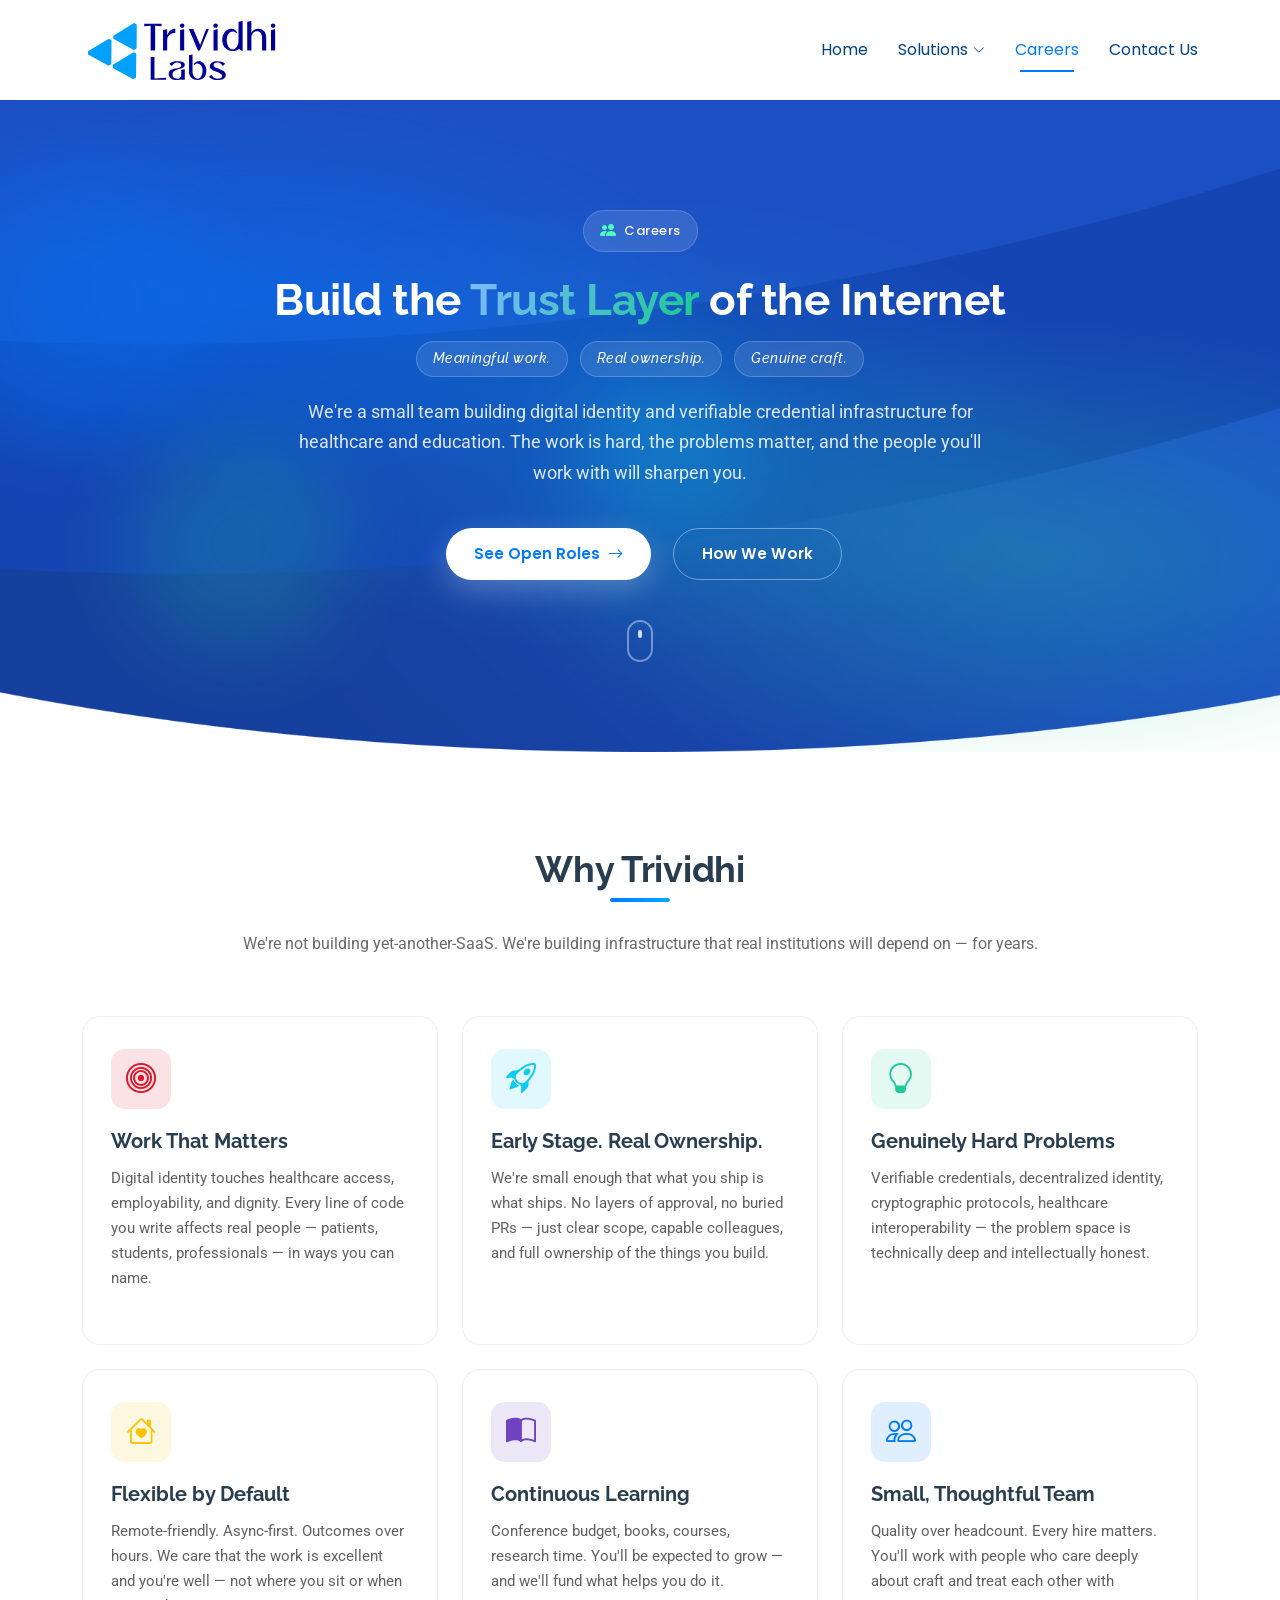
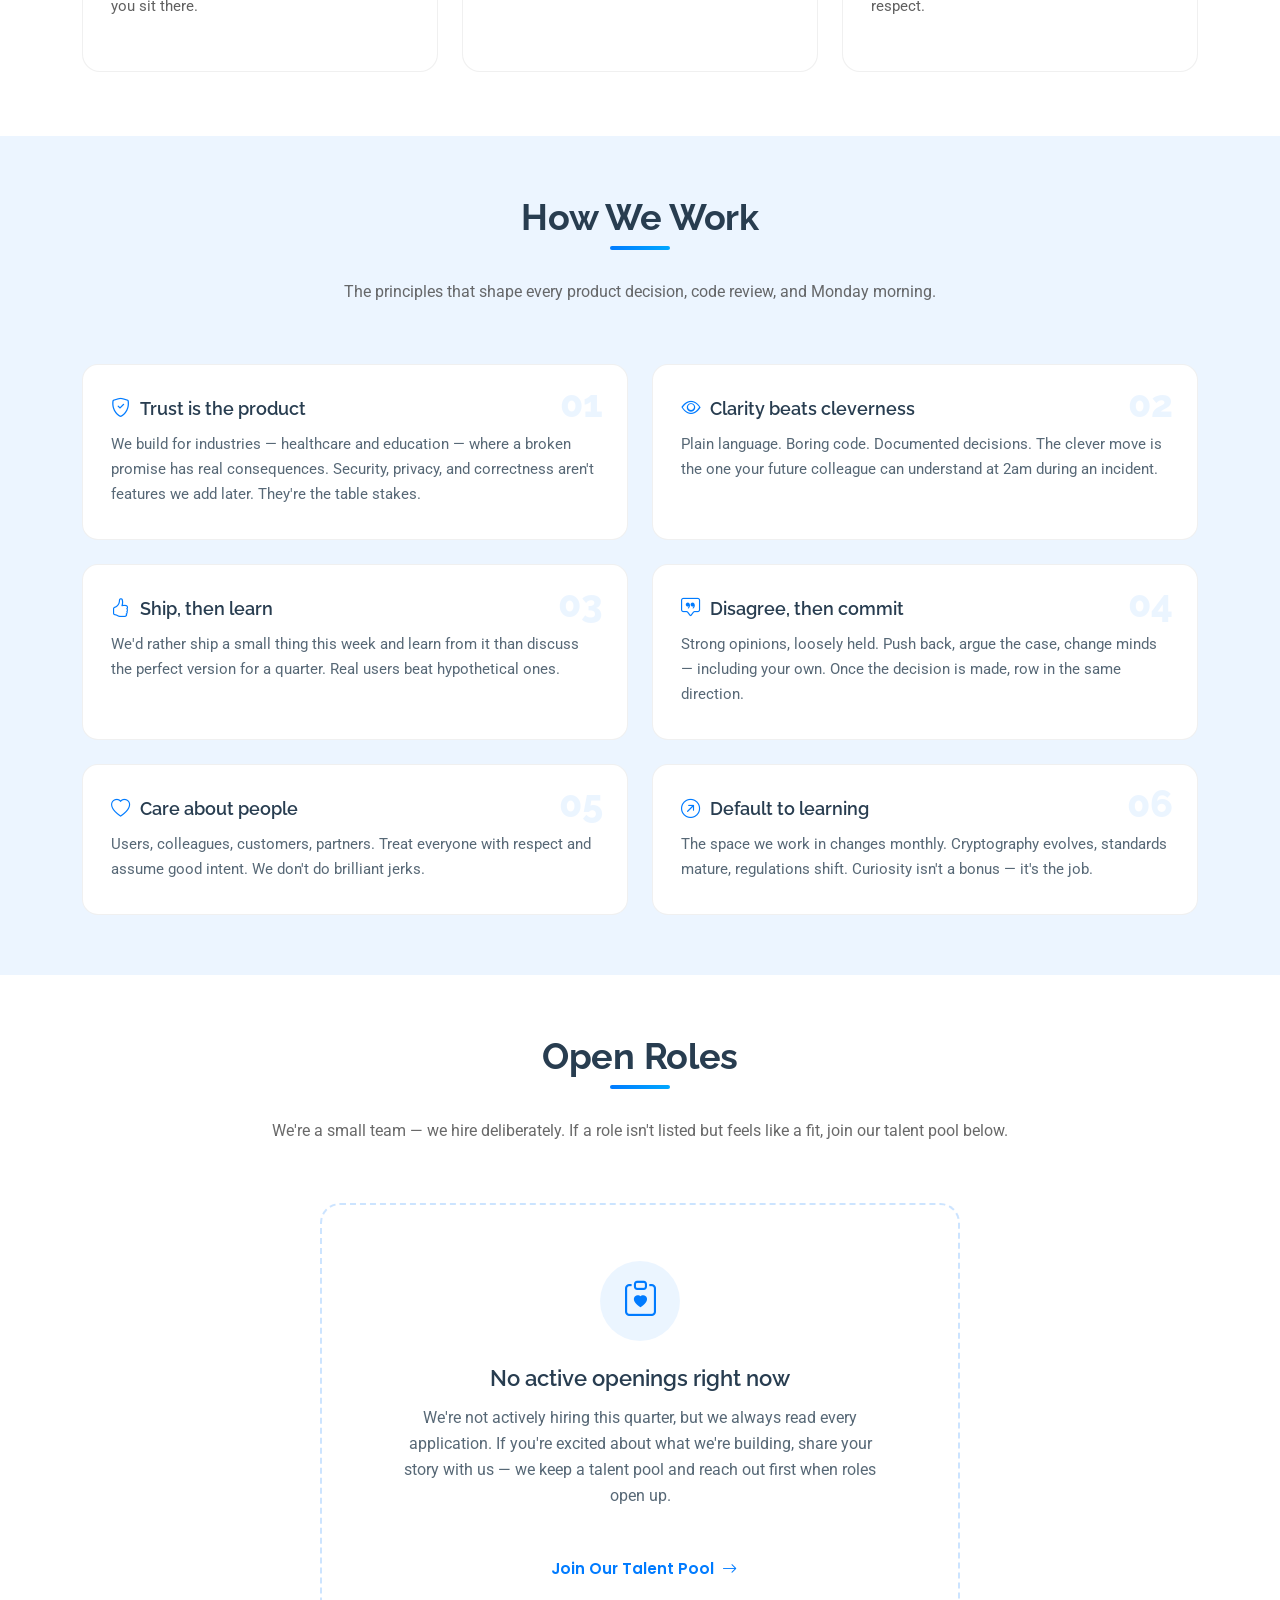
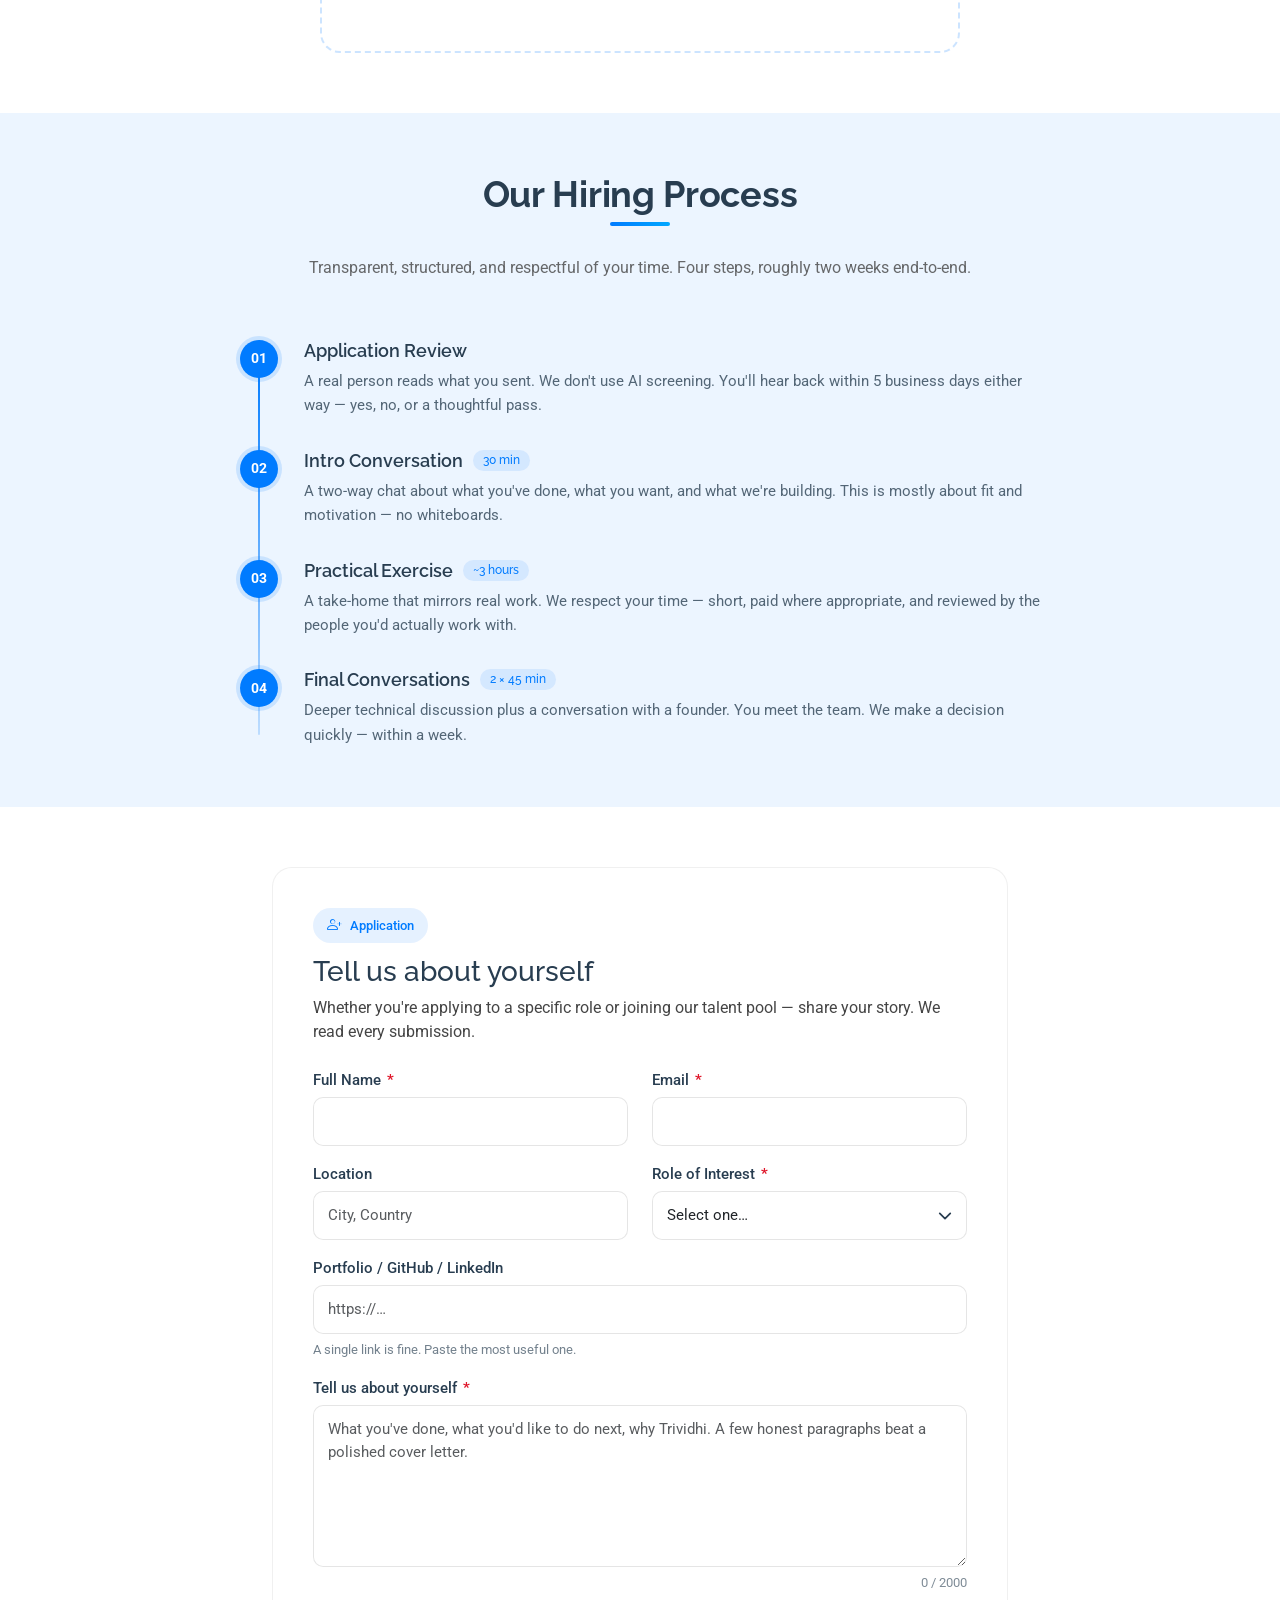
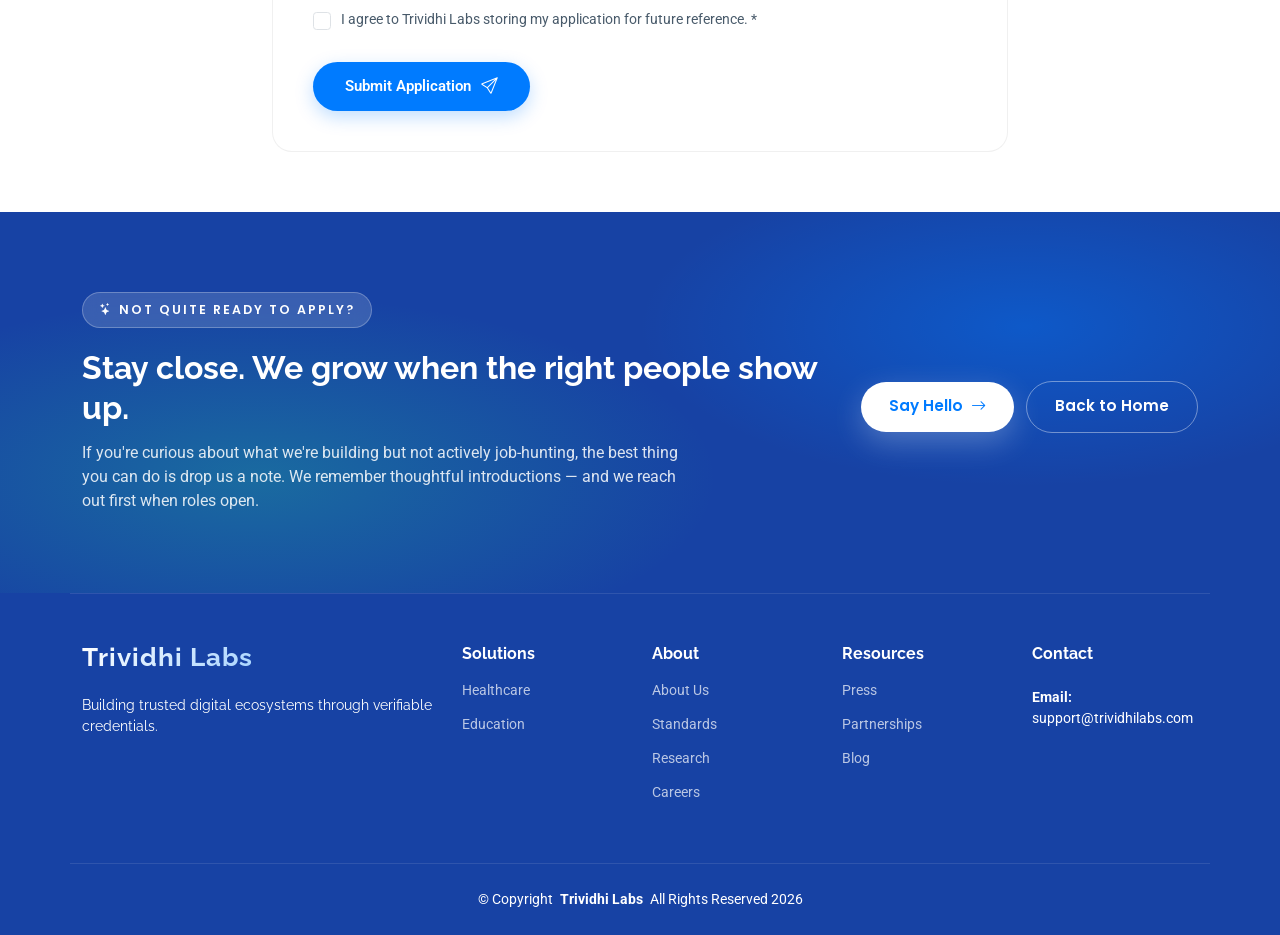
==== commit 8580846d: "Wire Formspree forms, remove dead PHP backend, add 404/sitemap/robots, fix btn-submit global styling" ====
--- a/careers.html
+++ b/careers.html
@@ -33,7 +33,7 @@
   <header id="header" class="header d-flex align-items-center sticky-top">
     <div class="container-fluid container-xl position-relative d-flex align-items-center justify-content-between">
       <a href="index.html" class="logo d-flex align-items-center">
-        <img src="assets/img/Trividhi_Labs_Logo1.svg" alt="Trividhi Labs">
+        <img src="assets/img/Trividhi_Labs_Logo2_final.svg" alt="Trividhi Labs">
       </a>
       <nav id="navmenu" class="navmenu">
         <ul>
@@ -352,16 +352,16 @@
               <p>Whether you're applying to a specific role or joining our talent pool — share your story. We read every submission.</p>
 
               <!--
-                NOTE: Replace YOUR_CAREERS_FORM_ID with a SEPARATE Formspree
+                NOTE: Replace mjgzyvrg with a SEPARATE Formspree
                 form ID (different from contact form, so submissions are
                 routed correctly to your hiring inbox).
               -->
-              <form id="careers-form-el" action="https://formspree.io/f/YOUR_CAREERS_FORM_ID" method="POST" class="trividhi-form mt-4" novalidate>
+              <form id="careers-form-el" action="https://formspree.io/f/mjgzyvrg" method="POST" class="trividhi-form mt-4" novalidate>
 
                 <!-- Honeypot -->
                 <input type="text" name="_gotcha" tabindex="-1" autocomplete="off" class="d-none" aria-hidden="true">
 
-                <input type="hidden" name="_subject" value="New application from trividhilabs.com careers">
+                <input type="hidden" name="_subject" value="New career application">
 
                 <div class="row gy-3">
 
--- a/assets/css/main.css
+++ b/assets/css/main.css
@@ -2777,6 +2777,50 @@
 
 .contact .btn-submit:hover i {
   transform: translateX(4px);
+}
+
+/* ============================================================
+   Global .btn-submit — works outside .contact section too
+   (used on careers.html talent-pool form)
+   ============================================================ */
+.btn-submit {
+  color: #ffffff;
+  background: var(--accent-color);
+  border: 0;
+  padding: 12px 32px;
+  border-radius: 999px;
+  font-weight: 600;
+  font-size: 0.95rem;
+  display: inline-flex;
+  align-items: center;
+  gap: 10px;
+  cursor: pointer;
+  transition: transform 0.25s ease, box-shadow 0.25s ease, background 0.25s ease;
+  box-shadow: 0 6px 18px rgba(0, 123, 255, 0.25);
+}
+
+.btn-submit:hover {
+  background: #0067d8;
+  transform: translateY(-2px);
+  box-shadow: 0 12px 28px rgba(0, 123, 255, 0.35);
+  color: #ffffff;
+}
+
+.btn-submit i {
+  font-size: 1.05rem;
+  transition: transform 0.25s ease;
+}
+
+.btn-submit:hover i {
+  transform: translateX(4px);
+}
+
+.btn-submit:disabled,
+.btn-submit:disabled:hover {
+  opacity: 0.6;
+  cursor: not-allowed;
+  transform: none;
+  box-shadow: 0 6px 18px rgba(0, 123, 255, 0.15);
 }
 
 .contact .support-card {
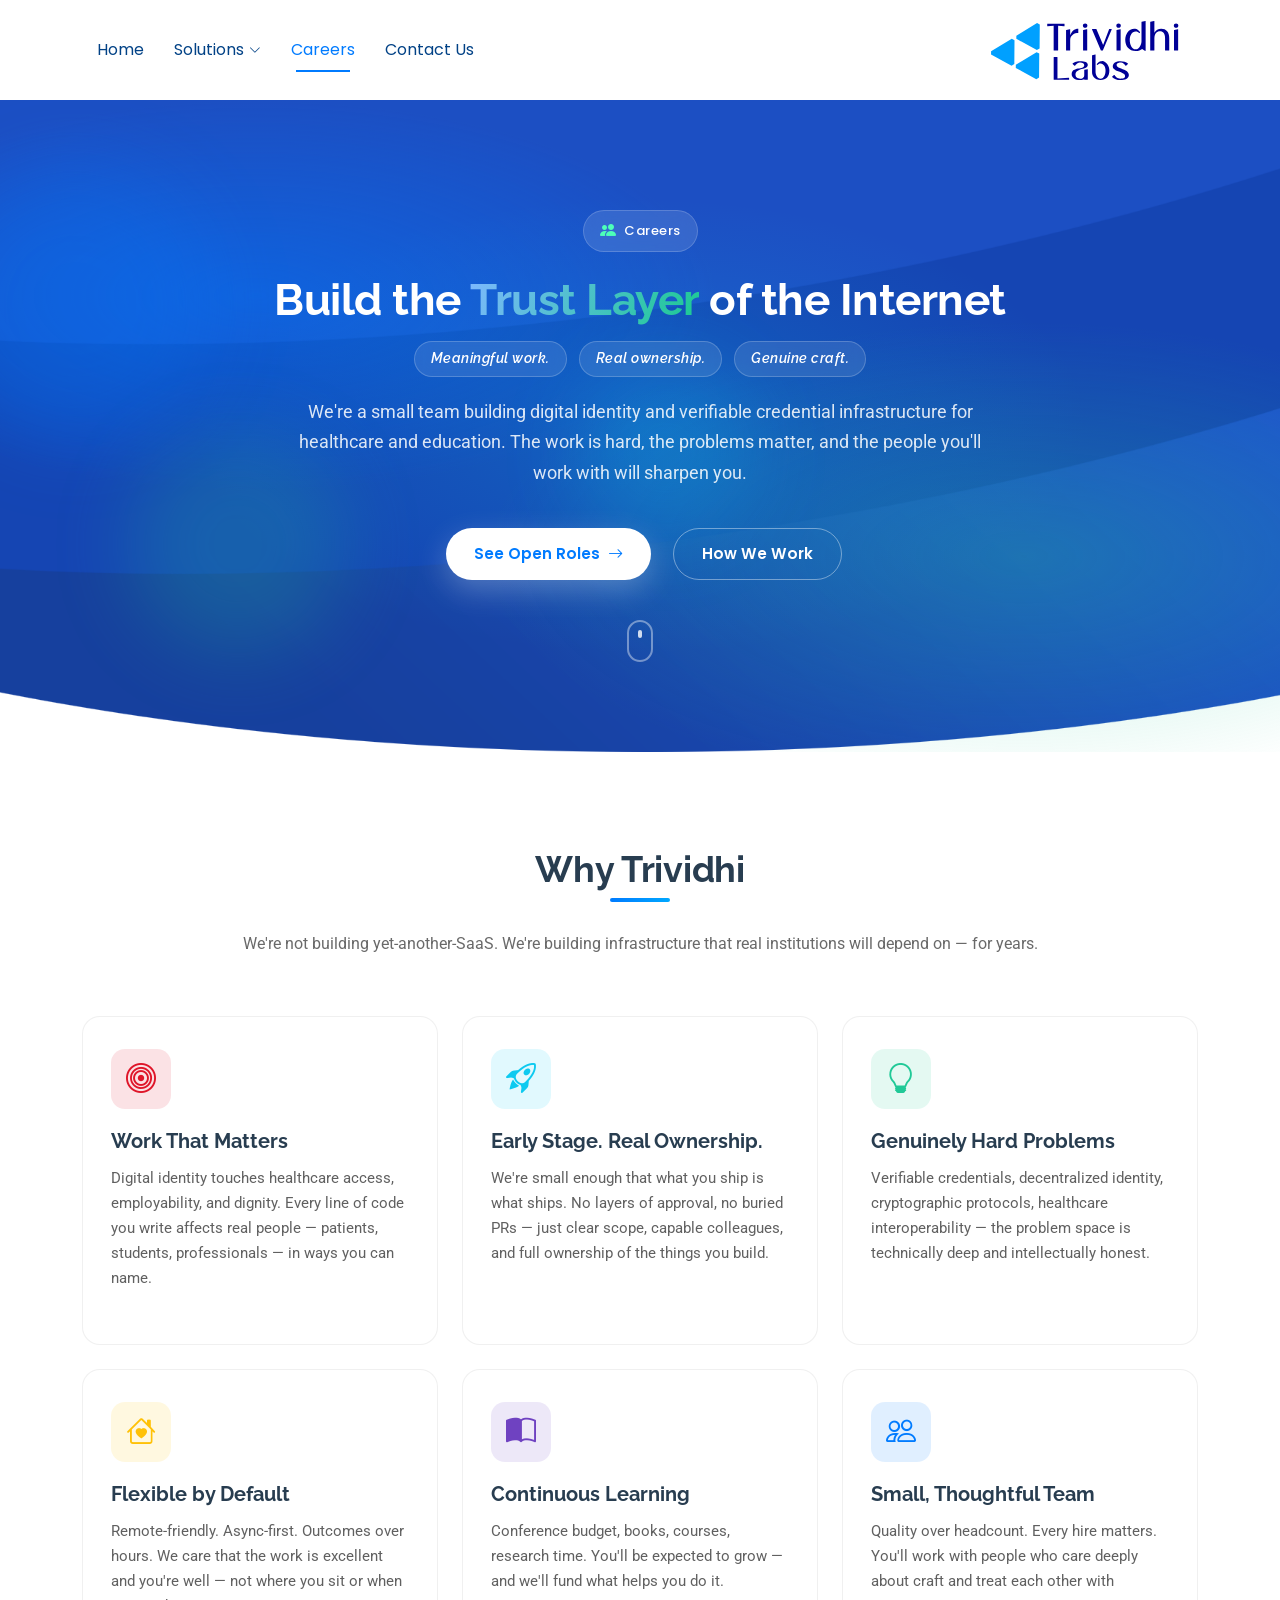
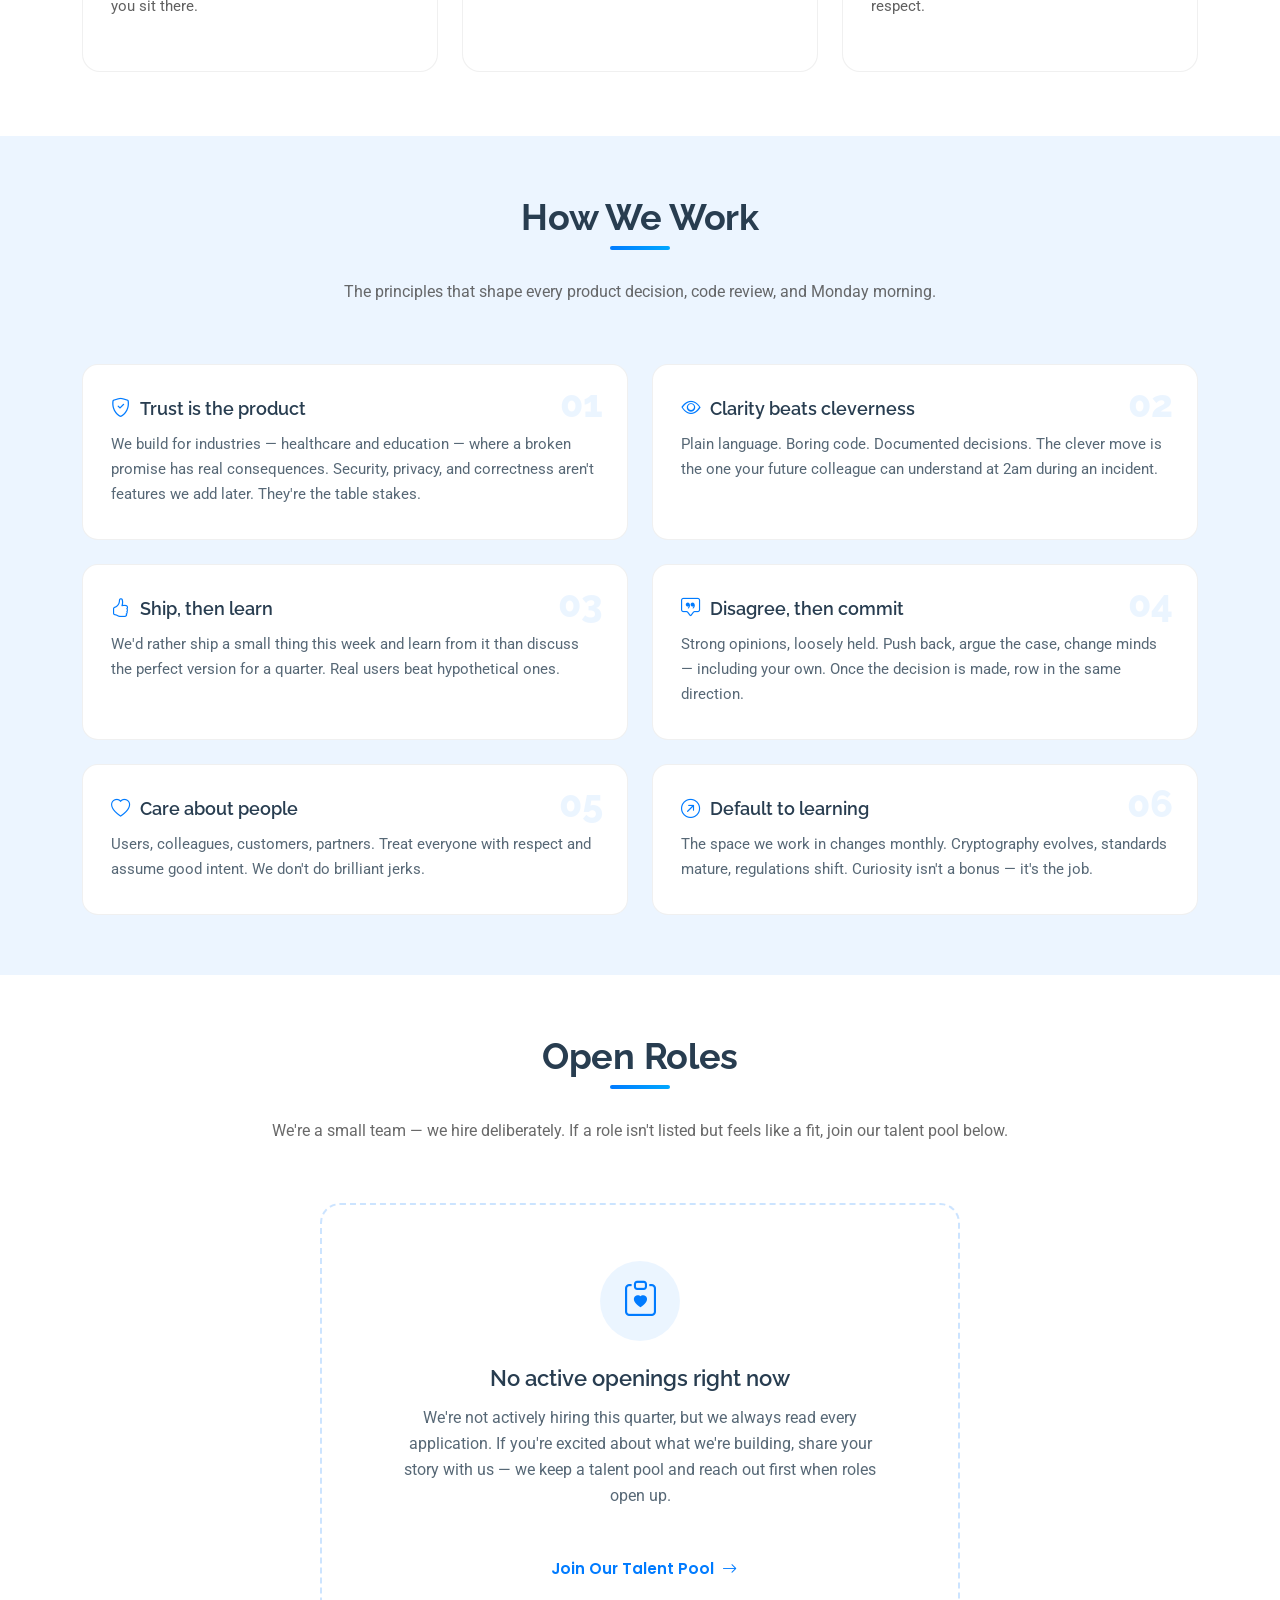
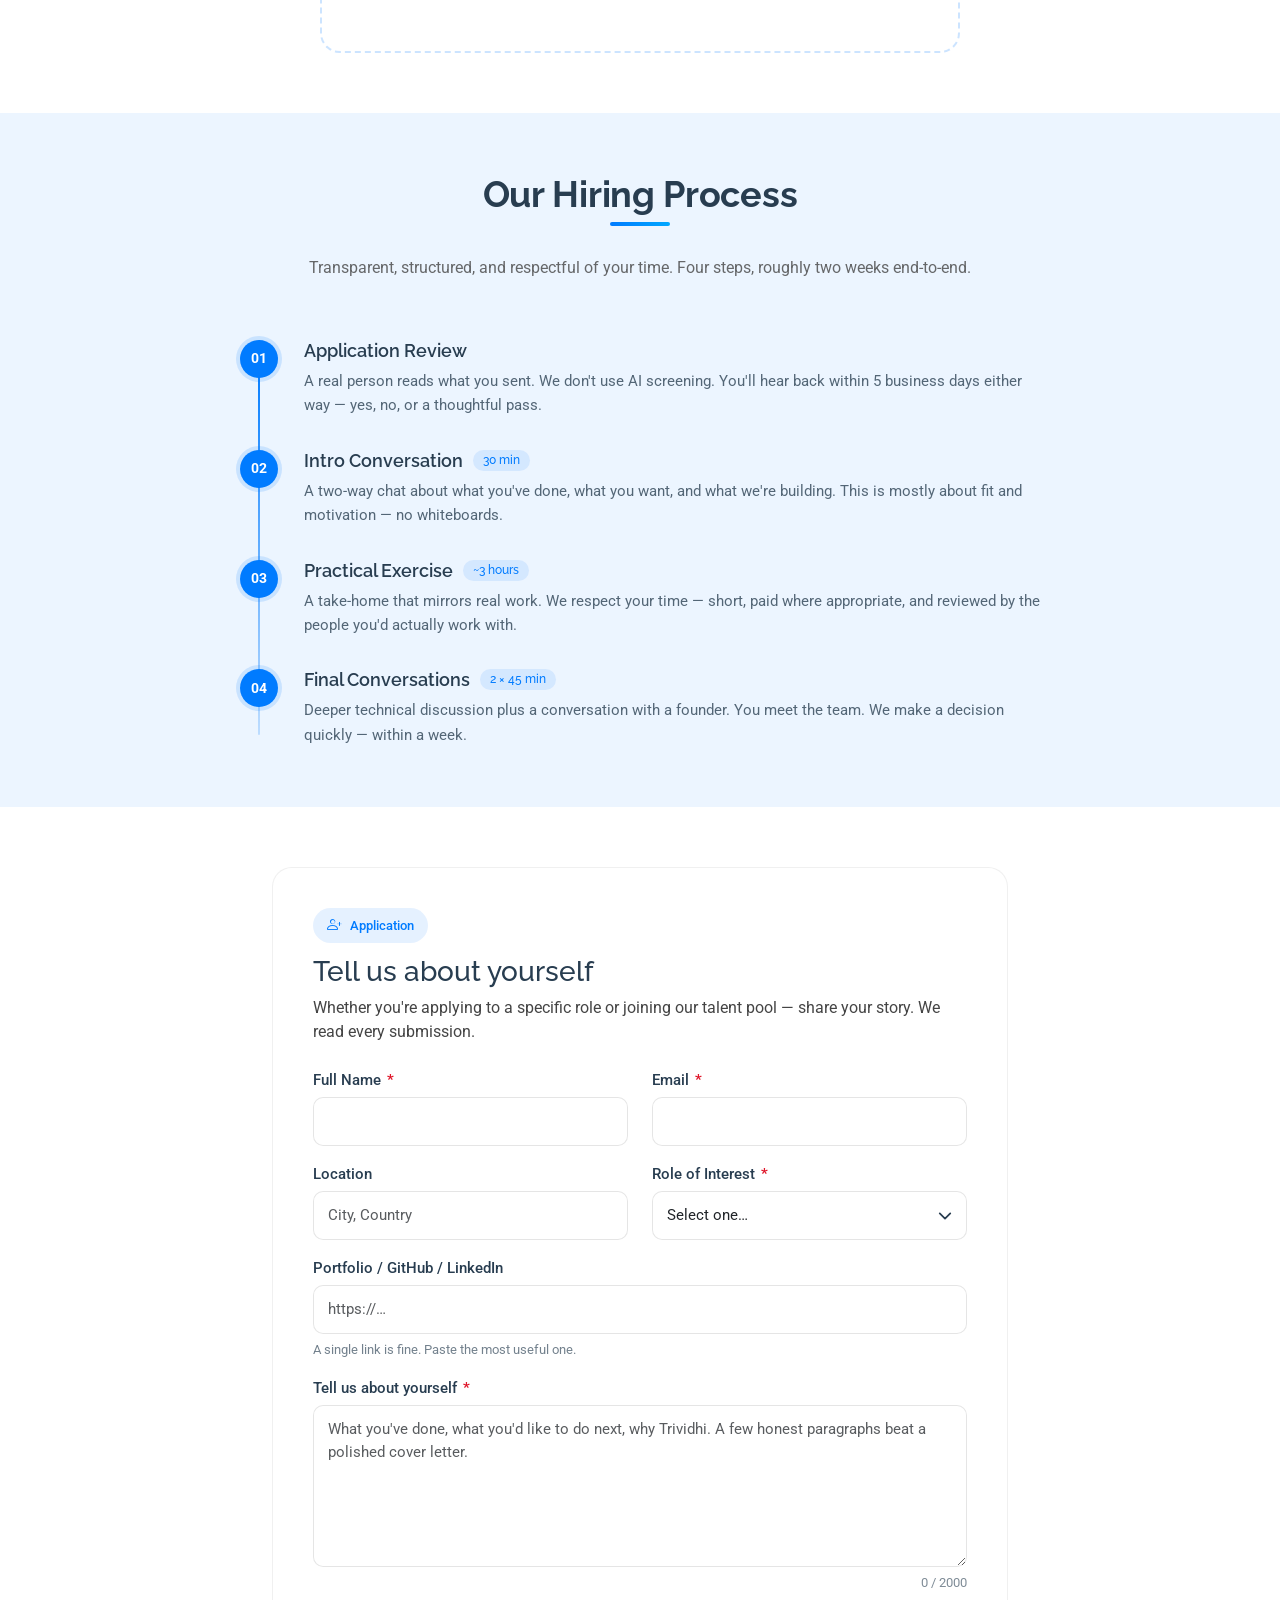
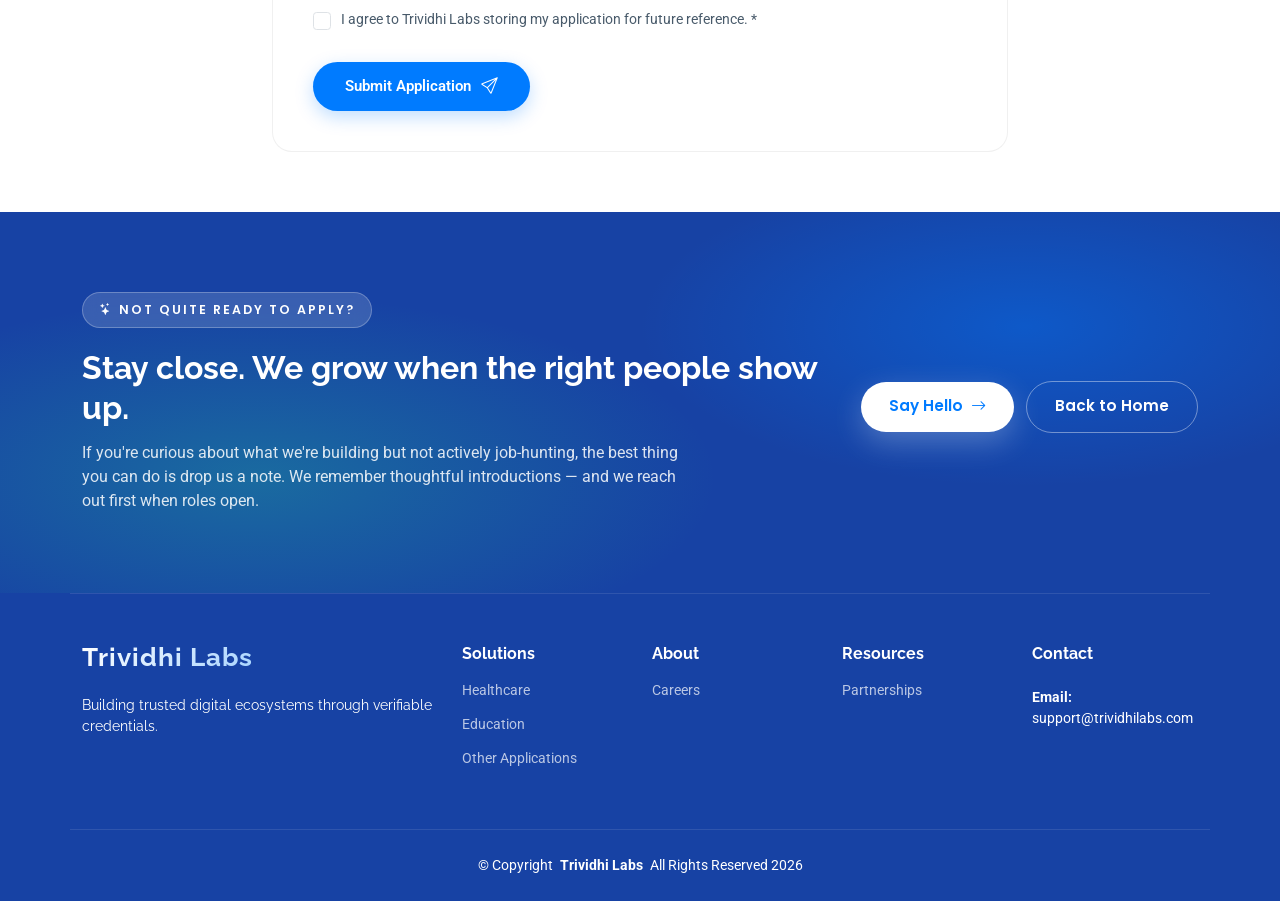
==== commit b164c2a4: "Add Other Applications page and link from Solutions menu + applications strip" ====
--- a/careers.html
+++ b/careers.html
@@ -43,6 +43,7 @@
             <ul>
               <li><a href="healthcare.html">Healthcare</a></li>
               <li><a href="education.html">Education</a></li>
+              <li><a href="other-applications.html">Other Applications</a></li>
             </ul>
           </li>
           <li><a href="careers.html" class="active">Careers</a></li>
@@ -478,15 +479,16 @@
           <ul>
             <li><a href="healthcare.html">Healthcare</a></li>
             <li><a href="education.html">Education</a></li>
+            <li><a href="other-applications.html">Other Applications</a></li>
           </ul>
         </div>
 
         <div class="col-lg-2 col-md-3 col-6 footer-links" data-aos="fade-up" data-aos-delay="300">
           <h4>About</h4>
           <ul>
-            <li><a href="#" title="Coming soon">About Us</a></li>
-            <li><a href="#" title="Coming soon">Standards</a></li>
-            <li><a href="#" title="Coming soon">Research</a></li>
+            <!-- <li><a href="#" title="Coming soon">About Us</a></li> -->
+            <!-- <li><a href="#" title="Coming soon">Standards</a></li> -->
+            <!-- <li><a href="#" title="Coming soon">Research</a></li> -->
             <li><a href="careers.html">Careers</a></li>
           </ul>
         </div>
@@ -494,9 +496,9 @@
         <div class="col-lg-2 col-md-3 col-6 footer-links" data-aos="fade-up" data-aos-delay="400">
           <h4>Resources</h4>
           <ul>
-            <li><a href="#" title="Coming soon">Press</a></li>
-            <li><a href="#" title="Coming soon">Partnerships</a></li>
-            <li><a href="#" title="Coming soon">Blog</a></li>
+            <!-- <li><a href="#" title="Coming soon">Press</a></li> -->
+            <li><a href="contact.html">Partnerships</a></li>
+            <!-- <li><a href="#" title="Coming soon">Blog</a></li> -->
           </ul>
         </div>
 
--- a/assets/css/main.css
+++ b/assets/css/main.css
@@ -1733,14 +1733,27 @@
   background-clip: text;
 }
 
+/* .header .logo img {
+  max-height: 70px;                
+  margin-right: 10px;               
+  transition: transform 0.4s ease;
+}
+
+.header .logo:hover img {
+  transform: rotate(-8deg) scale(1.05);
+} */
+
+.header .logo {
+  order: 2;
+}
+
+#navmenu {
+  order: 1;
+}
+
 .header .logo img {
   max-height: 70px;                 /* was 38px → increased */
   margin-right: 10px;               /* slight extra gap */
-  transition: transform 0.4s ease;
-}
-
-.header .logo:hover img {
-  transform: rotate(-8deg) scale(1.05);
 }
 
 .header.scrolled {
@@ -1874,10 +1887,19 @@
   font-weight: 700;
 }
 
+/* .hero-tagline {
+  font-size: 14px !important;
+  font-style: italic;
+  color: rgba(255, 255, 255, 0.65) !important;
+  margin: 0 0 20px 0 !important;
+  letter-spacing: 0.3px;
+} */
+
 .hero-tagline {
   font-size: 14px !important;
   font-style: italic;
-  color: rgba(255, 255, 255, 0.65) !important;
+  color: #ffd54a !important;          /* bright amber/gold */
+  font-weight: 600 !important;
   margin: 0 0 20px 0 !important;
   letter-spacing: 0.3px;
 }
@@ -1888,6 +1910,7 @@
   color: rgba(255, 255, 255, 0.85) !important;
   margin-bottom: 32px !important;
   max-width: 600px;
+  /* text-align: left !important; */
 }
 
 .hero-cta {
@@ -2324,6 +2347,7 @@
   line-height: 1.7;
   color: var(--default-color);
   margin: 0;
+  text-align: left;
 }
 
 @media (max-width: 640px) {
@@ -2335,6 +2359,7 @@
   }
   .trusted-future p {
     font-size: 15px;
+    
   }
 }
 
@@ -3615,7 +3640,7 @@
 }
 
 .application-healthcare:hover {
-  box-shadow: 0 24px 50px rgba(223, 21, 41, 0.18) !important;
+  box-shadow: 0 24px 50px rgba(111, 66, 193, 0.18) !important;
 }
 
 .application-education:hover {
@@ -3641,7 +3666,7 @@
 }
 
 .application-healthcare .application-image-panel {
-  background: linear-gradient(135deg, #ffe5e9 0%, #ffd0d8 100%);
+  background: linear-gradient(135deg, #ede5ff 0%, #d9c8ff 100%);
 }
 
 .application-education .application-image-panel {
@@ -3694,7 +3719,7 @@
 }
 
 .application-healthcare:hover .application-image {
-  filter: drop-shadow(0 16px 32px rgba(223, 21, 41, 0.3));
+  filter: drop-shadow(0 16px 32px rgba(111, 66, 193, 0.3));
 }
 
 .application-education:hover .application-image {
@@ -3733,8 +3758,8 @@
 }
 
 .application-healthcare .application-tag {
-  background: rgba(223, 21, 41, 0.1) !important;
-  color: #df1529 !important;
+  background: rgba(111, 66, 193, 0.1) !important;
+  color: #6f42c1 !important;
 }
 
 .application-education .application-tag {
@@ -3800,7 +3825,7 @@
 }
 
 .application-healthcare .application-bullets li i {
-  color: #df1529;
+  color: #6f42c1;
 }
 
 .application-education .application-bullets li i {
@@ -3834,8 +3859,8 @@
 }
 
 .application-healthcare .btn-learn-more {
-  background: linear-gradient(135deg, #df1529, #ff4d61) !important;
-  box-shadow: 0 6px 18px rgba(223, 21, 41, 0.3) !important;
+  background: linear-gradient(135deg, #6f42c1, #9070e4) !important;
+  box-shadow: 0 6px 18px rgba(111, 66, 193, 0.3) !important;
 }
 
 .application-education .btn-learn-more {
@@ -3849,7 +3874,7 @@
 }
 
 .application-healthcare .btn-learn-more:hover {
-  box-shadow: 0 12px 28px rgba(223, 21, 41, 0.4) !important;
+  box-shadow: 0 12px 28px rgba(111, 66, 193, 0.4) !important;
 }
 
 .application-education .btn-learn-more:hover {
@@ -5713,4 +5738,71 @@
   .contact-channels .channel-card,
   .how-we-work .value-card,
   .opening-card { transition: none; }
+}
+
+/*--------------------------------------------------------------
+# Other Applications strip
+--------------------------------------------------------------*/
+.other-apps-strip {
+  display: flex;
+  align-items: center;
+  justify-content: space-between;
+  gap: 16px;
+  margin-top: 32px;
+  padding: 18px 28px;
+  border-radius: 16px;
+  background: linear-gradient(135deg, rgba(0, 123, 255, 0.08), rgba(23, 66, 164, 0.08));
+  border: 1px solid rgba(0, 123, 255, 0.2);
+  text-decoration: none;
+  transition: all 0.35s cubic-bezier(0.4, 0, 0.2, 1);
+}
+
+.other-apps-strip:hover {
+  background: linear-gradient(135deg, #007bff, #1742a4);
+  border-color: transparent;
+  transform: translateY(-3px);
+  box-shadow: 0 12px 30px rgba(0, 123, 255, 0.25);
+}
+
+.other-apps-text {
+  display: inline-flex;
+  align-items: center;
+  gap: 12px;
+  font-family: var(--nav-font);
+  font-weight: 600;
+  font-size: 16px;
+  color: var(--heading-color);
+  transition: color 0.35s ease;
+}
+
+.other-apps-text i {
+  font-size: 20px;
+  color: #007bff;
+  transition: color 0.35s ease;
+}
+
+.other-apps-arrow {
+  font-size: 20px;
+  color: #007bff;
+  transition: transform 0.35s ease, color 0.35s ease;
+}
+
+.other-apps-strip:hover .other-apps-text,
+.other-apps-strip:hover .other-apps-text i,
+.other-apps-strip:hover .other-apps-arrow {
+  color: #ffffff;
+}
+
+.other-apps-strip:hover .other-apps-arrow {
+  transform: translateX(5px);
+}
+
+@media (max-width: 575.98px) {
+  .other-apps-strip {
+    flex-direction: row;
+    padding: 16px 20px;
+  }
+  .other-apps-text {
+    font-size: 14px;
+  }
 }
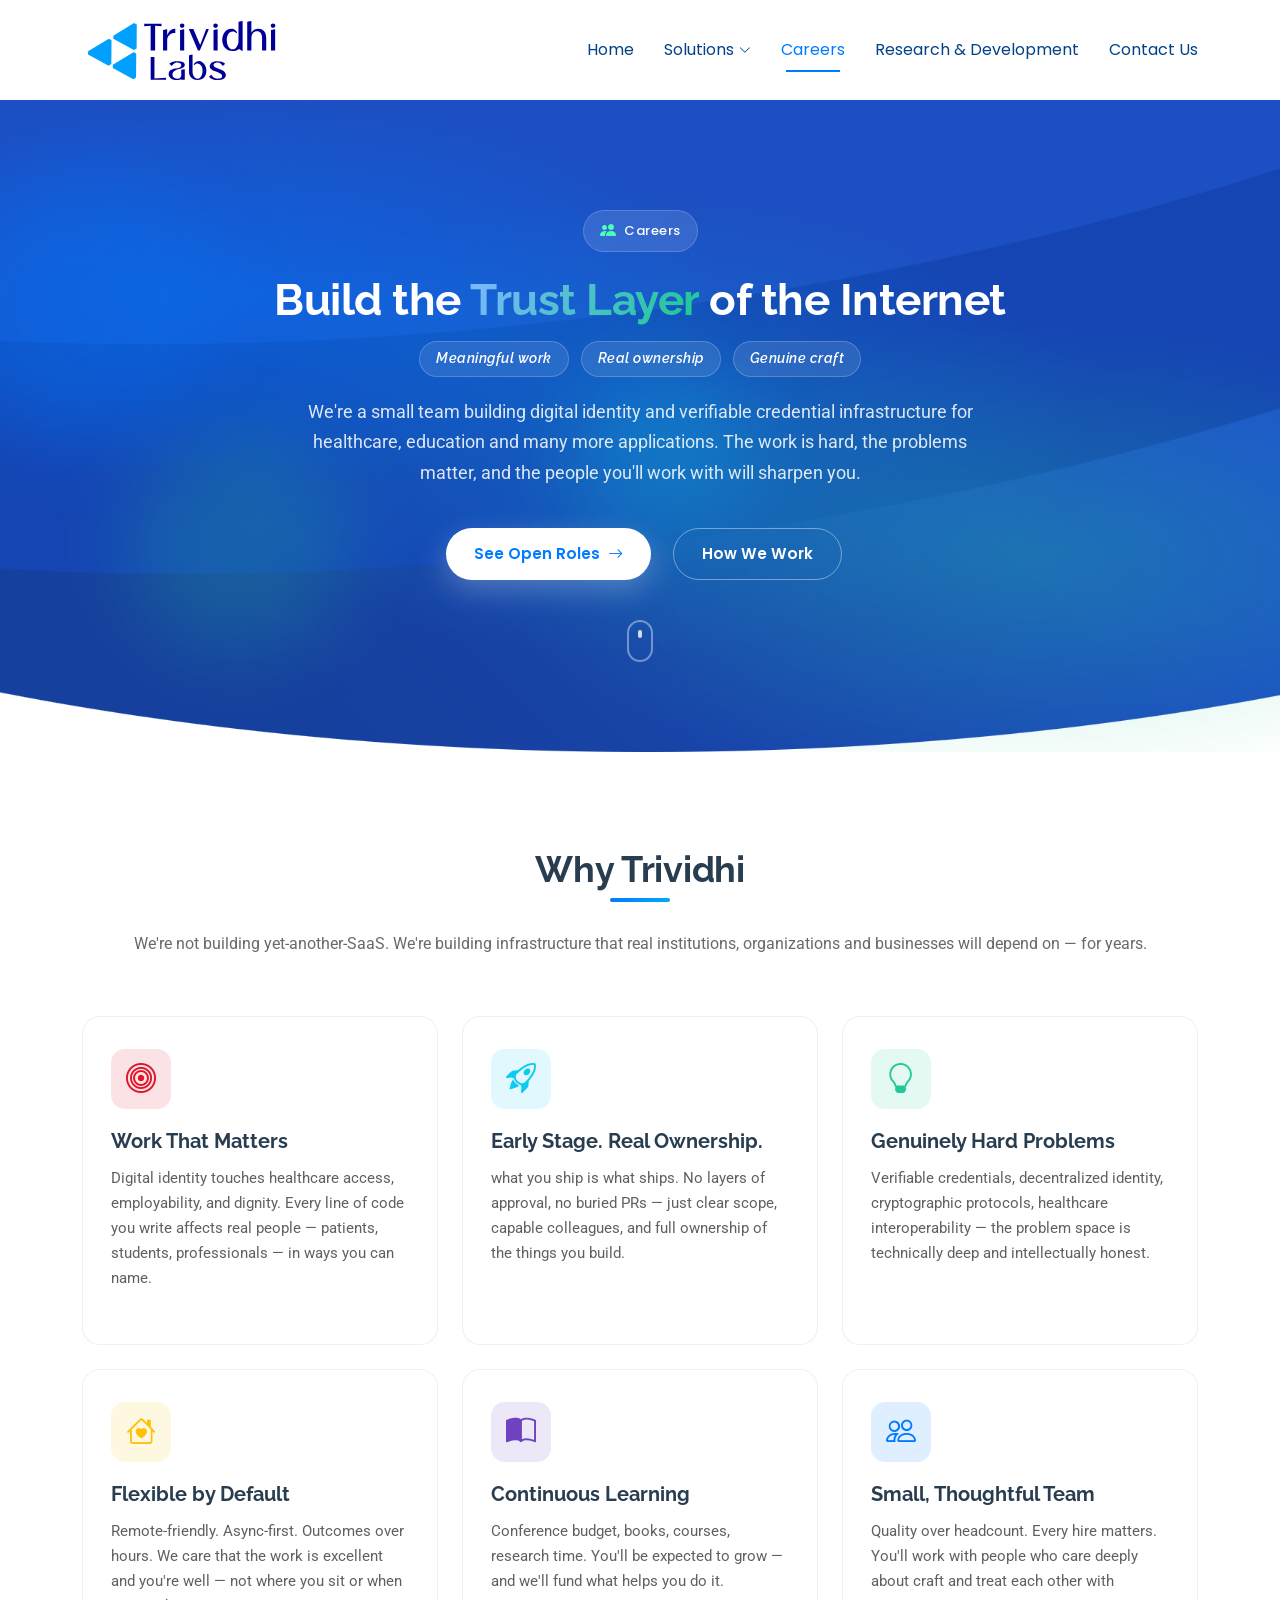
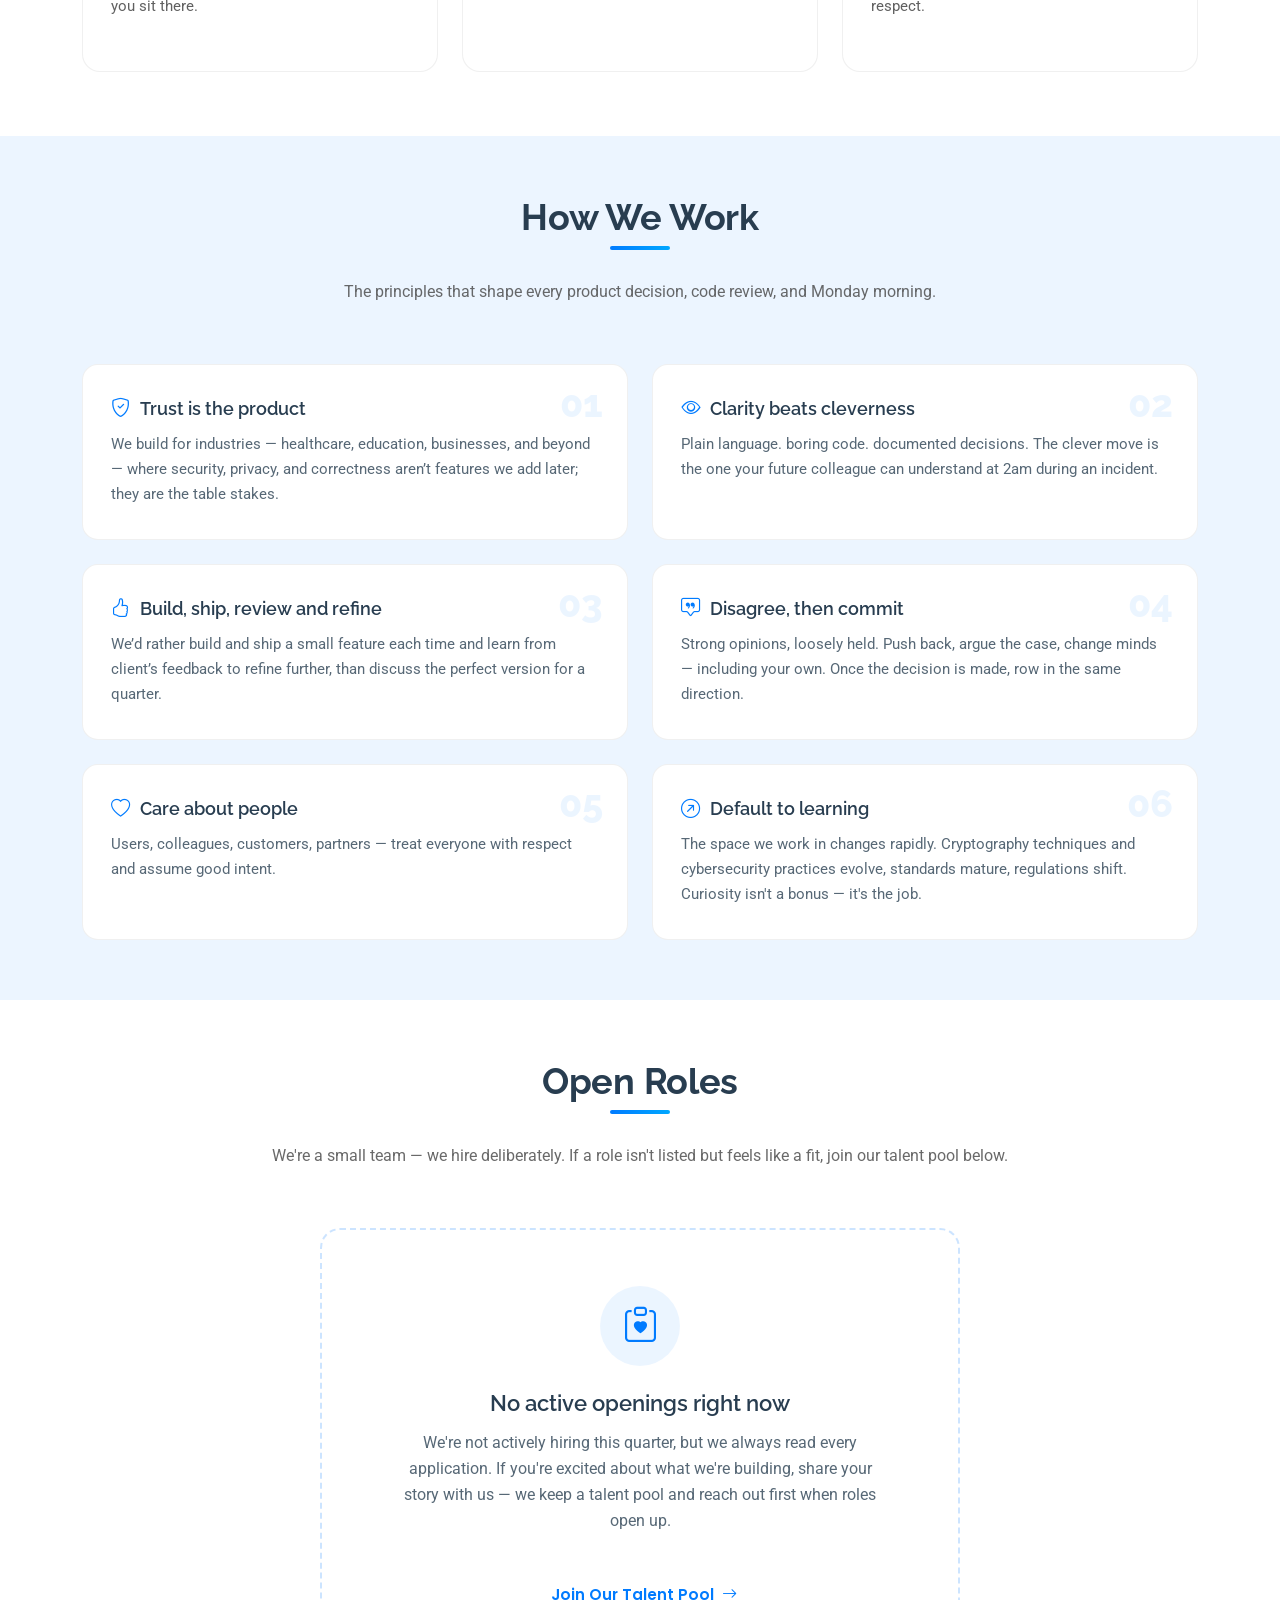
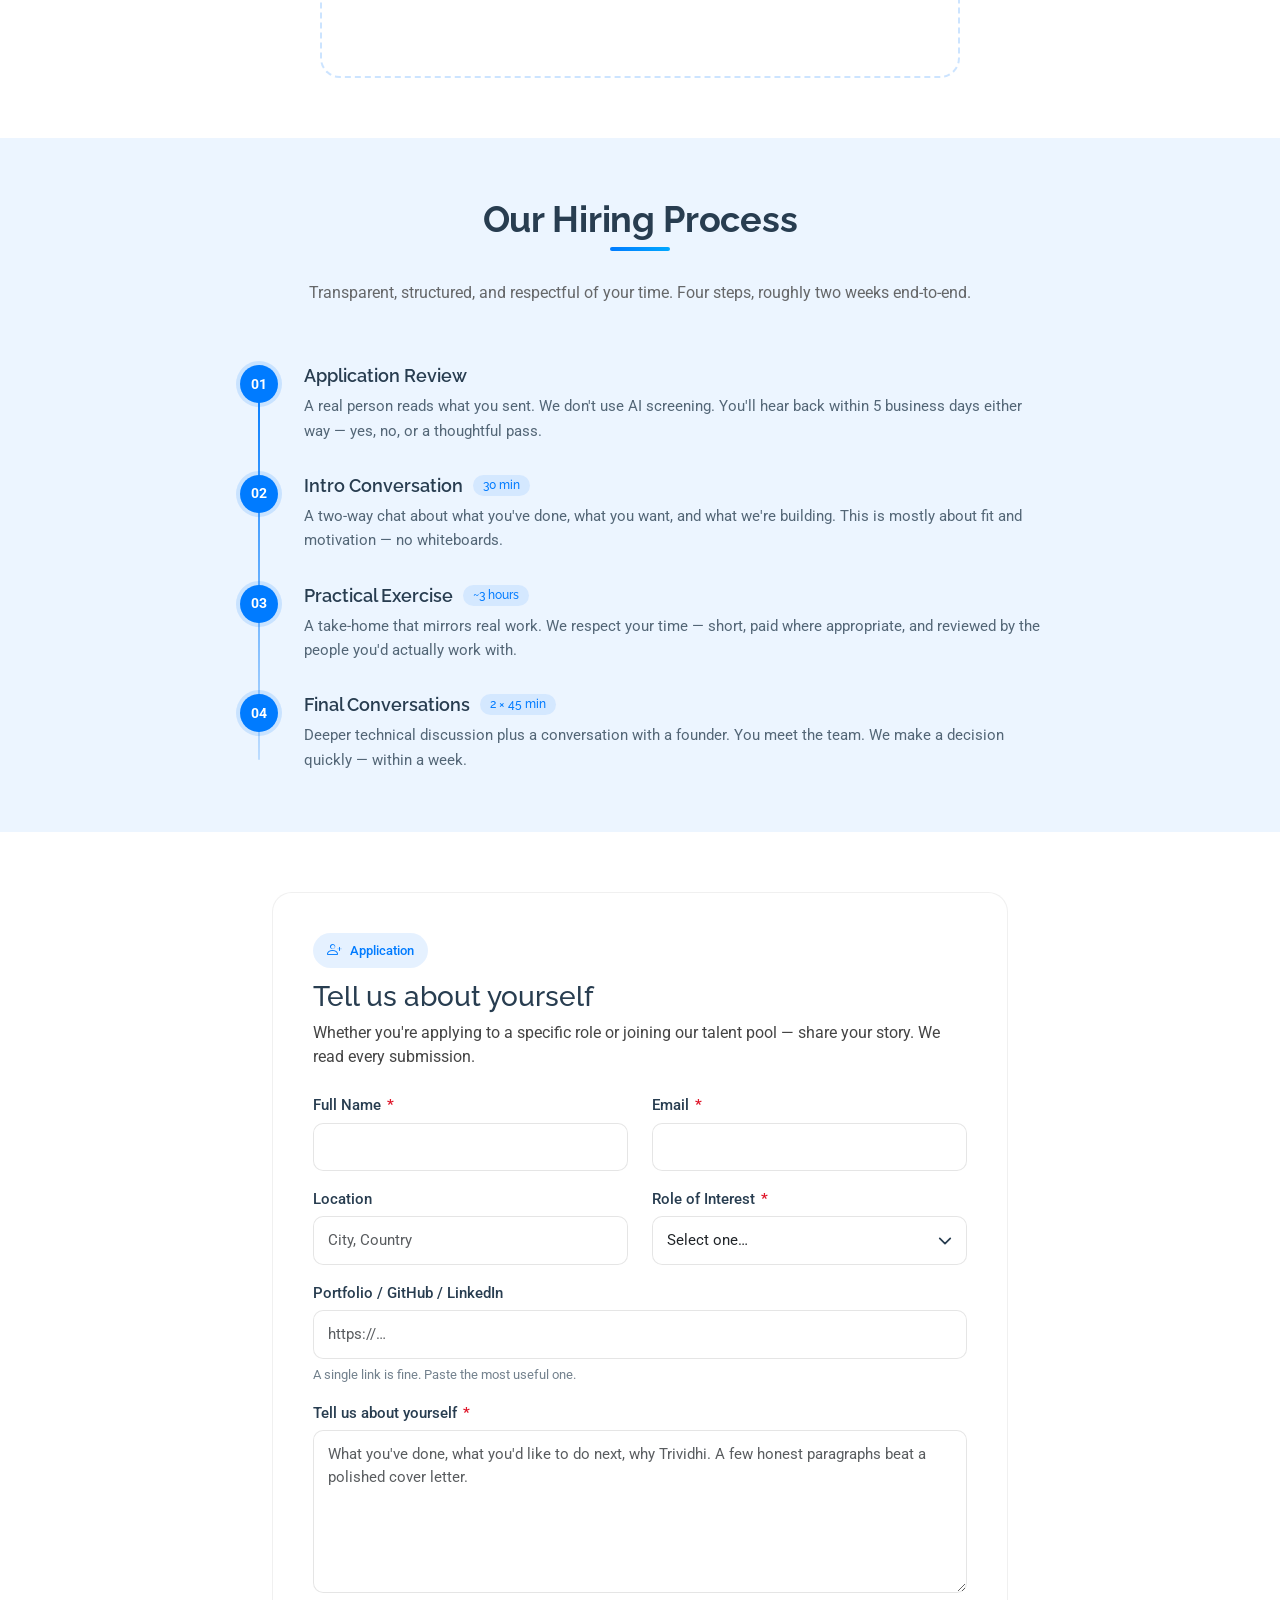
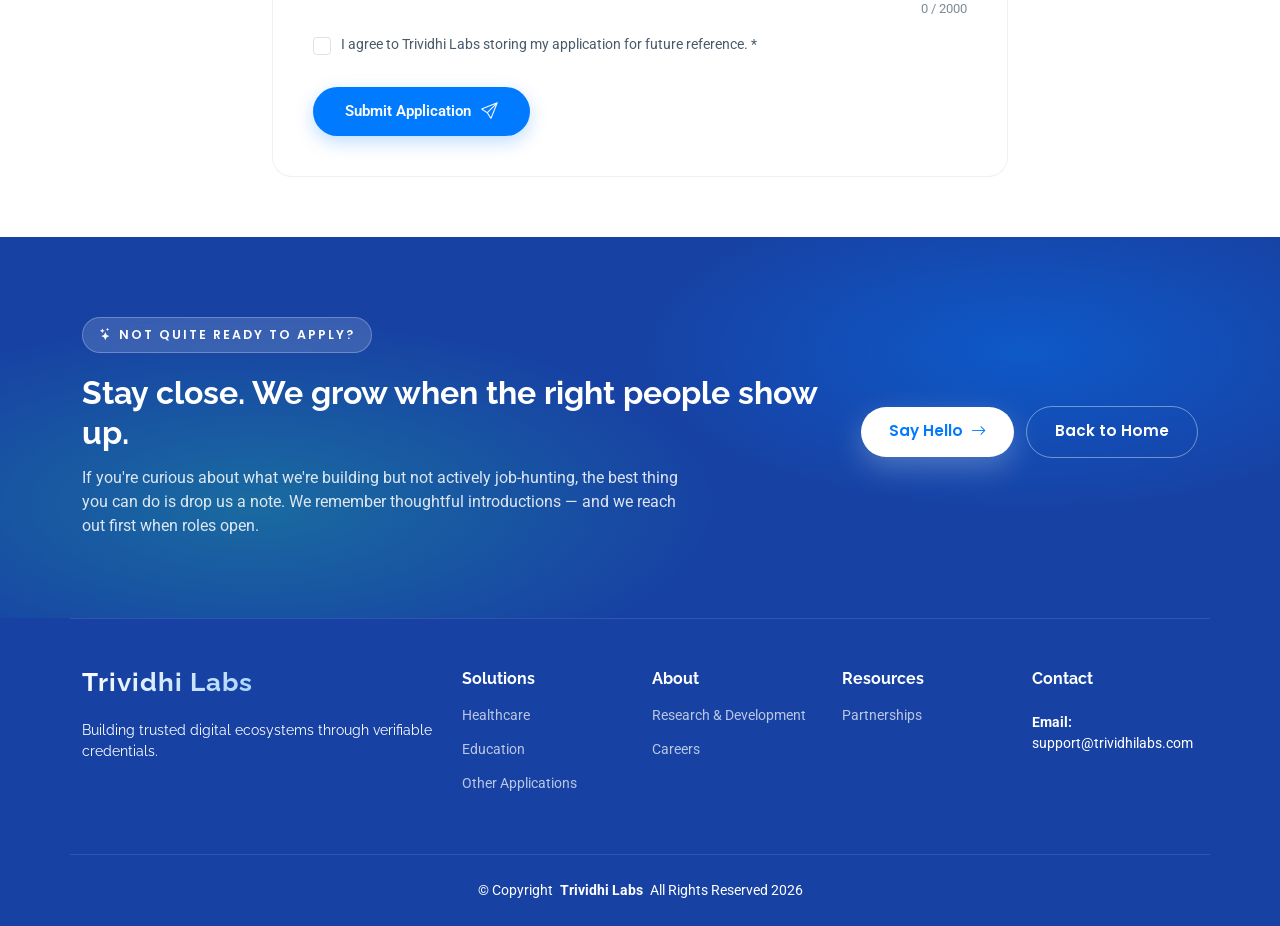
==== commit 441155c1: "Update site pages, styles, and add Research & Development page" ====
--- a/careers.html
+++ b/careers.html
@@ -47,6 +47,7 @@
             </ul>
           </li>
           <li><a href="careers.html" class="active">Careers</a></li>
+          <li><a href="research-development.html">Research &amp; Development</a></li>
           <li><a href="contact.html">Contact Us</a></li>
         </ul>
         <i class="mobile-nav-toggle d-xl-none bi bi-list"></i>
@@ -73,11 +74,11 @@
             </span>
             <h1 data-aos="fade-up" data-aos-delay="200">Build the <span class="hero-accent">Trust Layer</span> of the Internet</h1>
             <p class="hero-tagline" data-aos="fade-up" data-aos-delay="250">
-              <span class="tag-word">Meaningful work.</span>
-              <span class="tag-word">Real ownership.</span>
-              <span class="tag-word">Genuine craft.</span>
+              <span class="tag-word">Meaningful work</span>
+              <span class="tag-word">Real ownership</span>
+              <span class="tag-word">Genuine craft</span>
             </p>
-            <p class="hero-description" data-aos="fade-up" data-aos-delay="300">We're a small team building digital identity and verifiable credential infrastructure for healthcare and education. The work is hard, the problems matter, and the people you'll work with will sharpen you.</p>
+            <p class="hero-description" data-aos="fade-up" data-aos-delay="300">We're a small team building digital identity and verifiable credential infrastructure for healthcare, education and many more applications. The work is hard, the problems matter, and the people you'll work with will sharpen you.</p>
 
             <div class="hero-actions" data-aos="fade-up" data-aos-delay="400">
               <a href="#openings" class="btn-cta btn-cta-primary">
@@ -101,7 +102,7 @@
     <section id="why-join" class="why-join section section-bridge">
       <div class="container section-title" data-aos="fade-up">
         <h2>Why Trividhi</h2>
-        <p>We're not building yet-another-SaaS. We're building infrastructure that real institutions will depend on — for years.</p>
+        <p>We're not building yet-another-SaaS. We're building infrastructure that real institutions, organizations and businesses will depend on — for years.</p>
       </div>
 
       <div class="container">
@@ -125,7 +126,7 @@
                 <i class="bi bi-rocket-takeoff"></i>
               </div>
               <h3>Early Stage. Real Ownership.</h3>
-              <p>We're small enough that what you ship is what ships. No layers of approval, no buried PRs — just clear scope, capable colleagues, and full ownership of the things you build.</p>
+              <p>what you ship is what ships. No layers of approval, no buried PRs — just clear scope, capable colleagues, and full ownership of the things you build.</p>
             </div>
           </div>
 
@@ -191,7 +192,8 @@
             <div class="value-card">
               <div class="value-number">01</div>
               <h4><i class="bi bi-shield-check"></i> Trust is the product</h4>
-              <p>We build for industries — healthcare and education — where a broken promise has real consequences. Security, privacy, and correctness aren't features we add later. They're the table stakes.</p>
+              <!-- <p>We build for industries — healthcare and education — where a broken promise has real consequences. Security, privacy, and correctness aren't features we add later. They're the table stakes.</p> -->
+               <p>We build for industries — healthcare, education, businesses, and beyond — where security, privacy, and correctness aren’t features we add later; they are the table stakes.</p>
             </div>
           </div>
 
@@ -199,15 +201,15 @@
             <div class="value-card">
               <div class="value-number">02</div>
               <h4><i class="bi bi-eye"></i> Clarity beats cleverness</h4>
-              <p>Plain language. Boring code. Documented decisions. The clever move is the one your future colleague can understand at 2am during an incident.</p>
+              <p>Plain language. boring code. documented decisions. The clever move is the one your future colleague can understand at 2am during an incident.</p>
             </div>
           </div>
 
           <div class="col-lg-6" data-aos="fade-right" data-aos-delay="300">
             <div class="value-card">
               <div class="value-number">03</div>
-              <h4><i class="bi bi-hand-thumbs-up"></i> Ship, then learn</h4>
-              <p>We'd rather ship a small thing this week and learn from it than discuss the perfect version for a quarter. Real users beat hypothetical ones.</p>
+              <h4><i class="bi bi-hand-thumbs-up"></i> Build, ship, review and refine</h4>
+              <p>We’d rather build and ship a small feature each time and learn from client’s feedback to refine further, than discuss the perfect version for a quarter.</p>
             </div>
           </div>
 
@@ -223,7 +225,7 @@
             <div class="value-card">
               <div class="value-number">05</div>
               <h4><i class="bi bi-heart"></i> Care about people</h4>
-              <p>Users, colleagues, customers, partners. Treat everyone with respect and assume good intent. We don't do brilliant jerks.</p>
+              <p>Users, colleagues, customers, partners — treat everyone with respect and assume good intent.</p>
             </div>
           </div>
 
@@ -231,7 +233,7 @@
             <div class="value-card">
               <div class="value-number">06</div>
               <h4><i class="bi bi-arrow-up-right-circle"></i> Default to learning</h4>
-              <p>The space we work in changes monthly. Cryptography evolves, standards mature, regulations shift. Curiosity isn't a bonus — it's the job.</p>
+              <p>The space we work in changes rapidly. Cryptography techniques and cybersecurity practices evolve, standards mature, regulations shift. Curiosity isn't a bonus — it's the job.</p>
             </div>
           </div>
 
@@ -488,7 +490,7 @@
           <ul>
             <!-- <li><a href="#" title="Coming soon">About Us</a></li> -->
             <!-- <li><a href="#" title="Coming soon">Standards</a></li> -->
-            <!-- <li><a href="#" title="Coming soon">Research</a></li> -->
+            <li><a href="research-development.html">Research &amp; Development</a></li>
             <li><a href="careers.html">Careers</a></li>
           </ul>
         </div>
--- a/assets/css/main.css
+++ b/assets/css/main.css
@@ -1743,13 +1743,14 @@
   transform: rotate(-8deg) scale(1.05);
 } */
 
-.header .logo {
+/* logo on right top corner and navmenu will be on the left */
+/* .header .logo {  
   order: 2;
 }
 
 #navmenu {
   order: 1;
-}
+} */
 
 .header .logo img {
   max-height: 70px;                 /* was 38px → increased */
@@ -2347,7 +2348,7 @@
   line-height: 1.7;
   color: var(--default-color);
   margin: 0;
-  text-align: left;
+  /* text-align: left; */
 }
 
 @media (max-width: 640px) {
@@ -2509,6 +2510,29 @@
   line-height: 1.7;
   color: color-mix(in srgb, var(--default-color), transparent 15%);
   margin: 0;
+}
+
+.offer-eyebrow {
+  display: block;
+  font-family: var(--nav-font);
+  font-size: 22px;          /* ← SIZE of "What We Offer" in the FIRST sections. Bigger number = bigger text */
+  font-weight: 600;          /* ← THICKNESS. 400=normal, 600=semi-bold, 700=bold */
+  line-height: 1.3;
+  letter-spacing: 0.5px;     /* ← spacing BETWEEN letters. Higher = more spread out */
+  color: var(--accent-color);/* ← COLOR. Change this to recolor the text (see note below) */
+  margin-bottom: 6px;        /* ← GAP between "What We Offer" and the heading below it */
+}
+
+.section-title .offer-eyebrow {
+  font-size: 22px;           /* ← SIZE of "What We Offer" in the STAKEHOLDER ("Built for Every Stakeholder") section only */
+  margin-bottom: 8px;        /* ← GAP for that stakeholder section only */
+}
+
+@media (max-width: 640px) {
+  .offer-eyebrow,
+  .section-title .offer-eyebrow {
+    font-size: 15px;         /* ← SIZE on MOBILE phones (screens under 640px). Edit only if mobile looks off */
+  }
 }
 
 @media (max-width: 640px) {
@@ -4259,6 +4283,30 @@
   50%      { border-radius: 45% 55% 40% 60% / 60% 40% 60% 40%; }
 }
 
+/*--------------------------------------------------------------
+# Need for Digitization — smaller, centered feature images
+--------------------------------------------------------------*/
+/* .need-digitization .feature-image-decorated {
+  max-width: 300px;        
+  margin-left: auto;       
+  margin-right: auto;
+  padding: 1.25rem;
+} */
+
+.need-digitization .feature-image-decorated {
+  max-width: 300px;        /* outer box size */
+  margin-left: auto;       /* center within the column */
+  margin-right: auto;
+  padding: 0;              /* gap now handled by image width, not padding */
+}
+
+/* Icon image takes the middle portion of the box, leaving an even gap all sides */
+.need-digitization .feature-image-decorated img {
+  width: 100%;              
+  height: 100%;             /* keeps top & bottom gap matching */
+  object-fit: contain;
+}
+
 /* Chip label on image */
 .feature-image-chip {
   position: absolute;
@@ -4282,7 +4330,7 @@
 }
 
 /* Larger version for Seamless Sharing hero image */
-.feature-image-lg { aspect-ratio: 5 / 4; }
+.feature-image-lg { aspect-ratio: 4 / 3; }
 
 /* Feature text */
 .feature-eyebrow {
@@ -5805,4 +5853,107 @@
   .other-apps-text {
     font-size: 14px;
   }
+}
+/*--------------------------------------------------------------
+# Trusted Future — enhanced content (lead paragraph + highlights)
+--------------------------------------------------------------*/
+.trusted-future-card > p {
+  max-width: 760px;
+  margin-left: auto;
+  margin-right: auto;
+}
+
+.trusted-future-lead {
+  font-size: 18px;
+  font-weight: 500;
+  color: var(--heading-color);
+  margin-bottom: 16px;
+  padding-bottom: 16px;
+  border-bottom: 1px solid rgba(23, 66, 164, 0.10);
+}
+
+.trusted-future p + p {
+  margin-top: 0;
+  margin-bottom: 0;
+}
+
+.tf-stats {
+  display: flex;
+  flex-wrap: wrap;
+  justify-content: center;
+  align-items: stretch;
+  gap: 0;
+  margin-top: 38px;
+  padding-top: 34px;
+  border-top: 1px solid rgba(23, 66, 164, 0.12);
+}
+
+.tf-stat {
+  flex: 1 1 0;
+  min-width: 160px;
+  padding: 6px 26px;
+  display: flex;
+  flex-direction: column;
+  align-items: center;
+  text-align: center;
+  position: relative;
+}
+
+.tf-stat + .tf-stat::before {
+  content: "";
+  position: absolute;
+  left: 0;
+  top: 12%;
+  height: 76%;
+  width: 1px;
+  background: rgba(23, 66, 164, 0.12);
+}
+
+.tf-stat-num {
+  font-family: var(--heading-font, inherit);
+  font-size: 40px;
+  font-weight: 700;
+  line-height: 1;
+  letter-spacing: -0.5px;
+  background: linear-gradient(135deg, #007bff, #1742a4);
+  -webkit-background-clip: text;
+  background-clip: text;
+  -webkit-text-fill-color: transparent;
+  color: #1742a4;
+}
+
+.tf-stat-plus {
+  font-size: 26px;
+  font-weight: 700;
+  -webkit-text-fill-color: transparent;
+}
+
+.tf-stat-label {
+  margin-top: 10px;
+  font-size: 14px;
+  line-height: 1.4;
+  font-weight: 500;
+  color: var(--default-color);
+  max-width: 180px;
+}
+
+@media (max-width: 640px) {
+  .trusted-future-lead {
+    font-size: 16px;
+  }
+  .tf-stats {
+    margin-top: 28px;
+    padding-top: 26px;
+    gap: 24px 0;
+  }
+  .tf-stat {
+    flex: 1 1 100%;
+    padding: 0 16px;
+  }
+  .tf-stat + .tf-stat::before {
+    display: none;
+  }
+  .tf-stat-num {
+    font-size: 34px;
+  }
 }
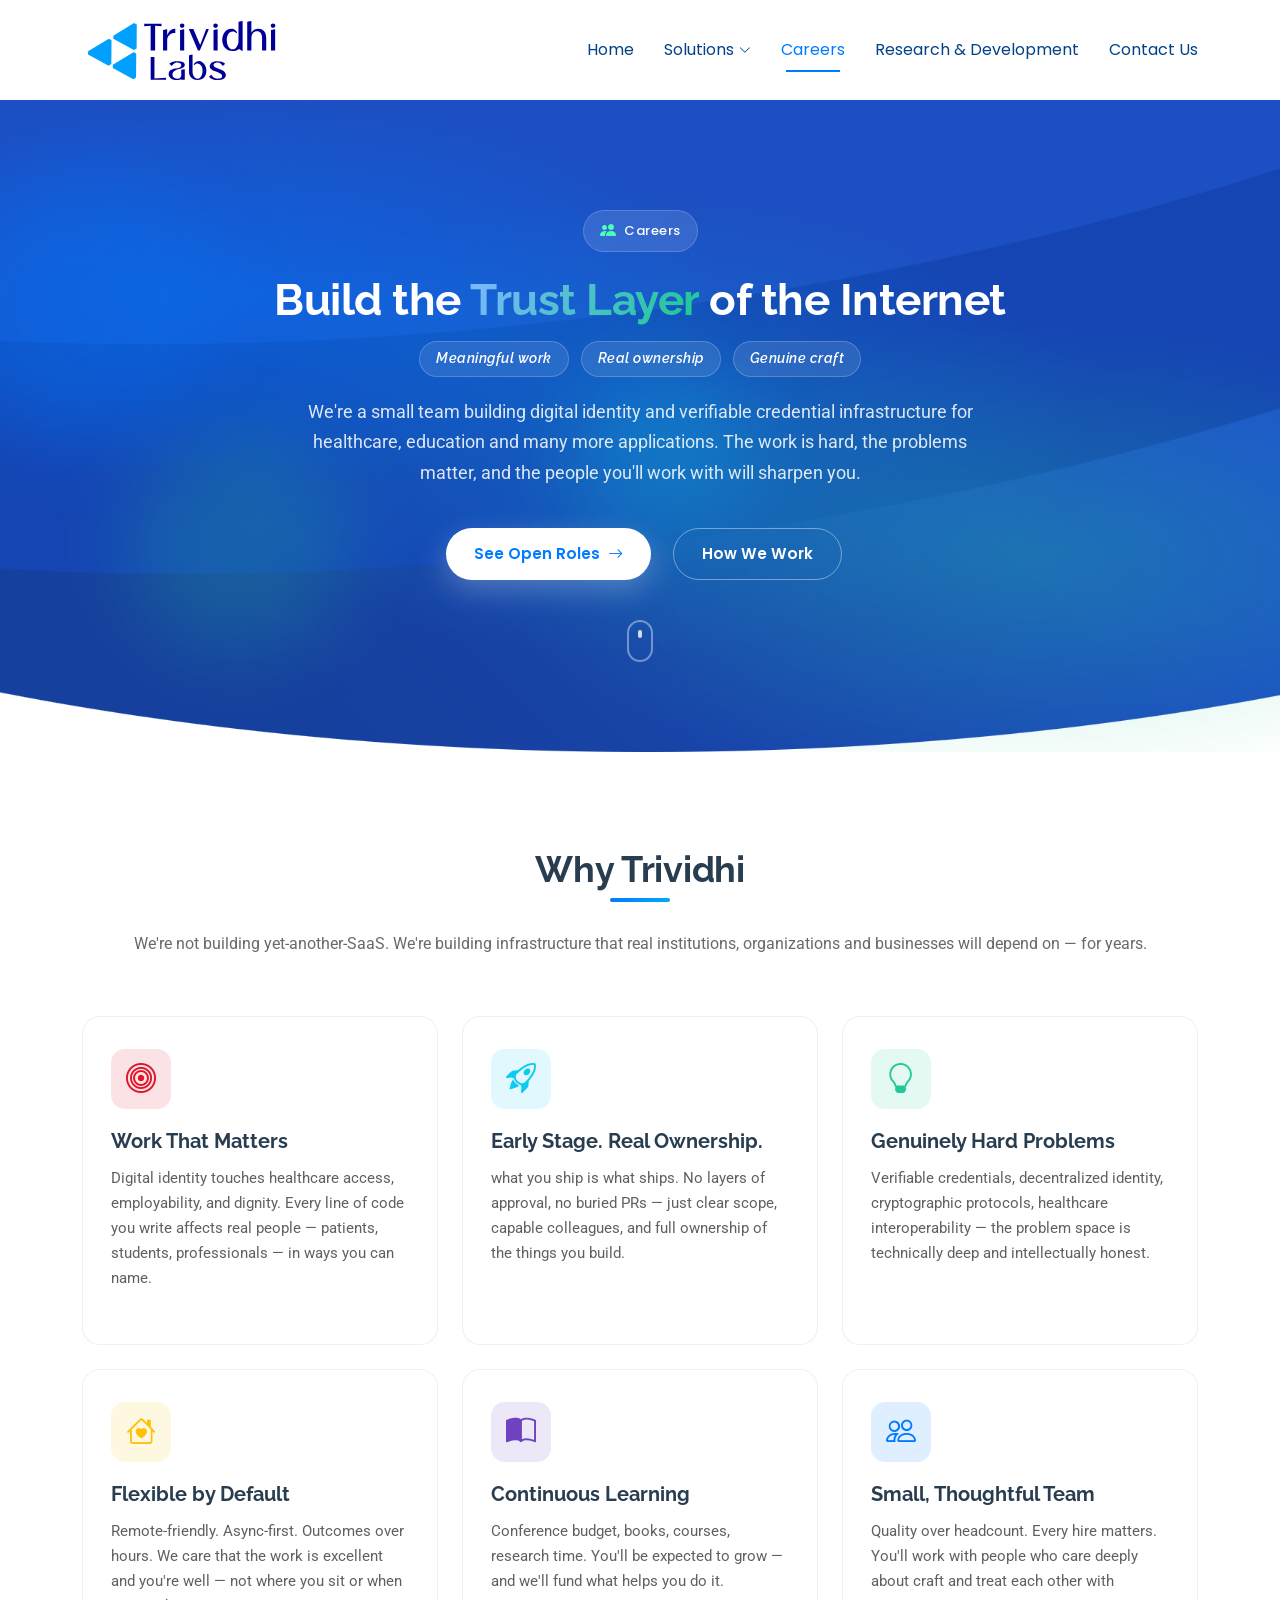
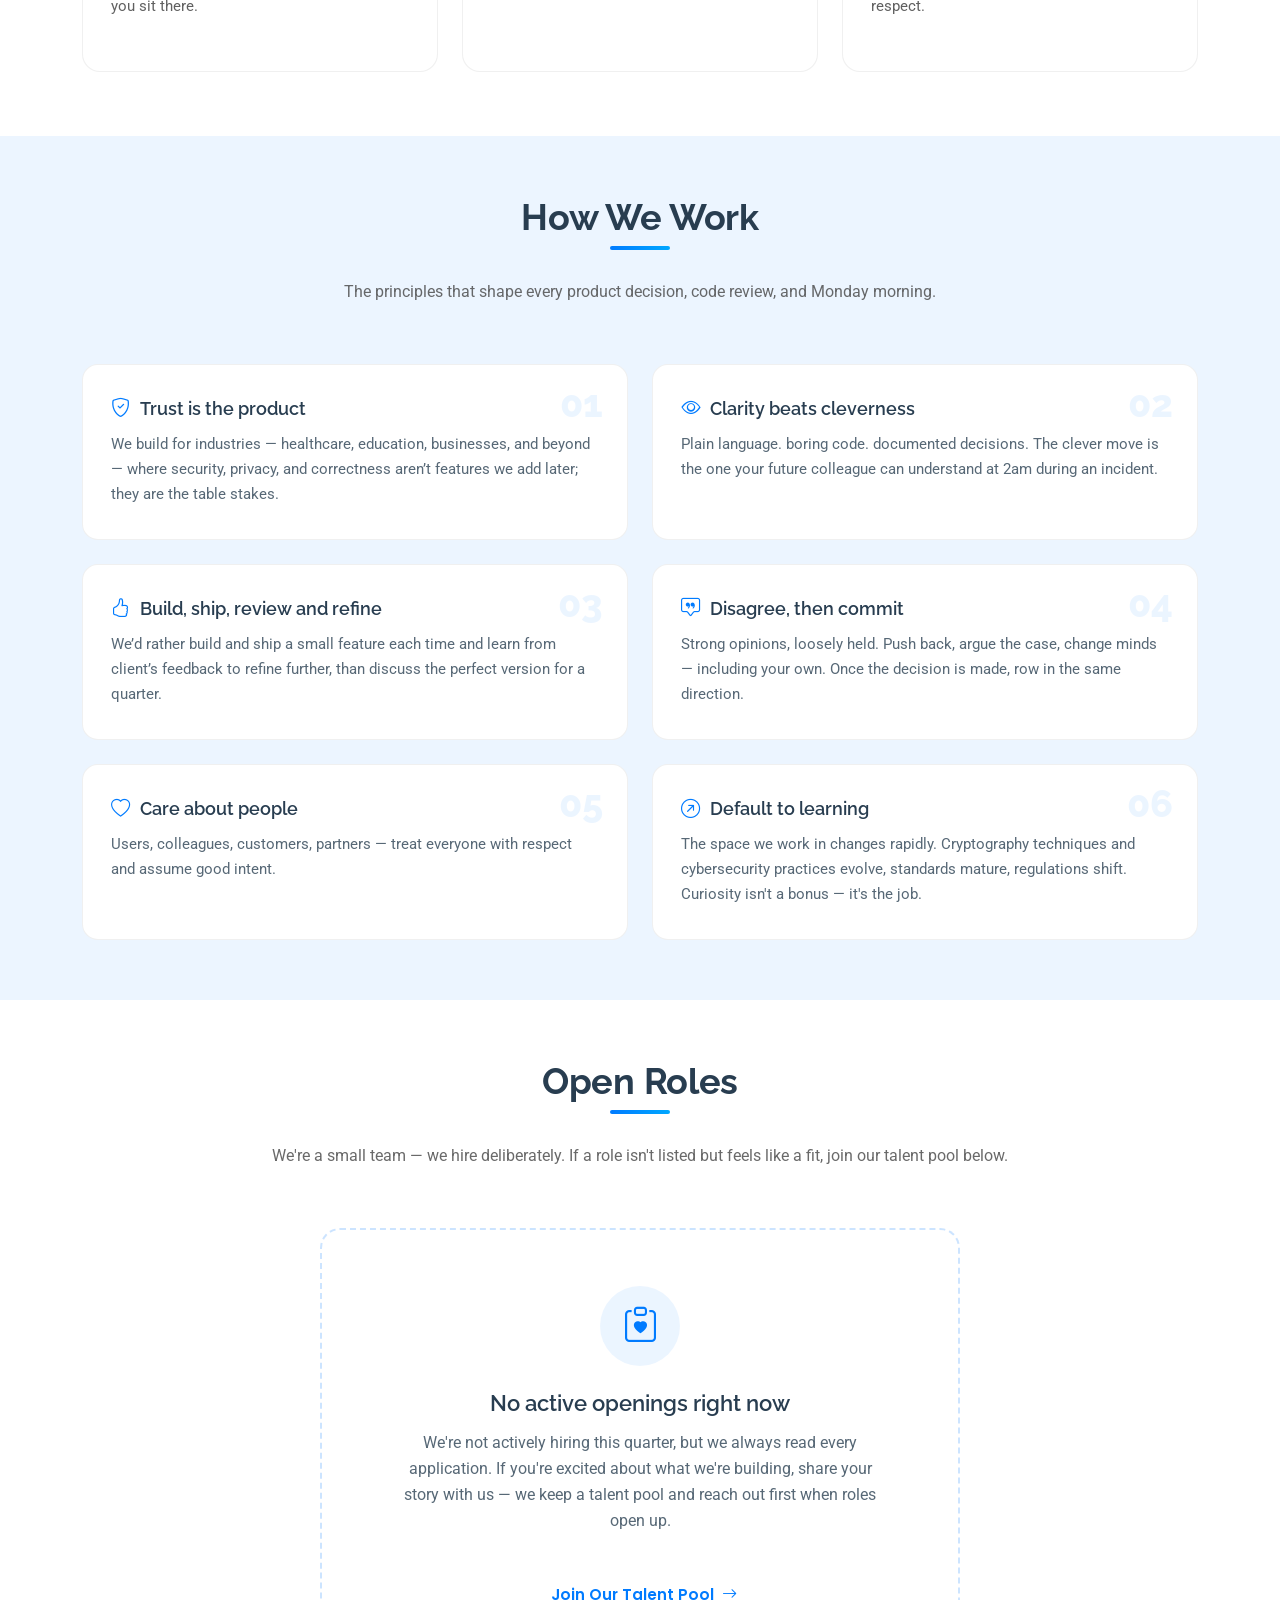
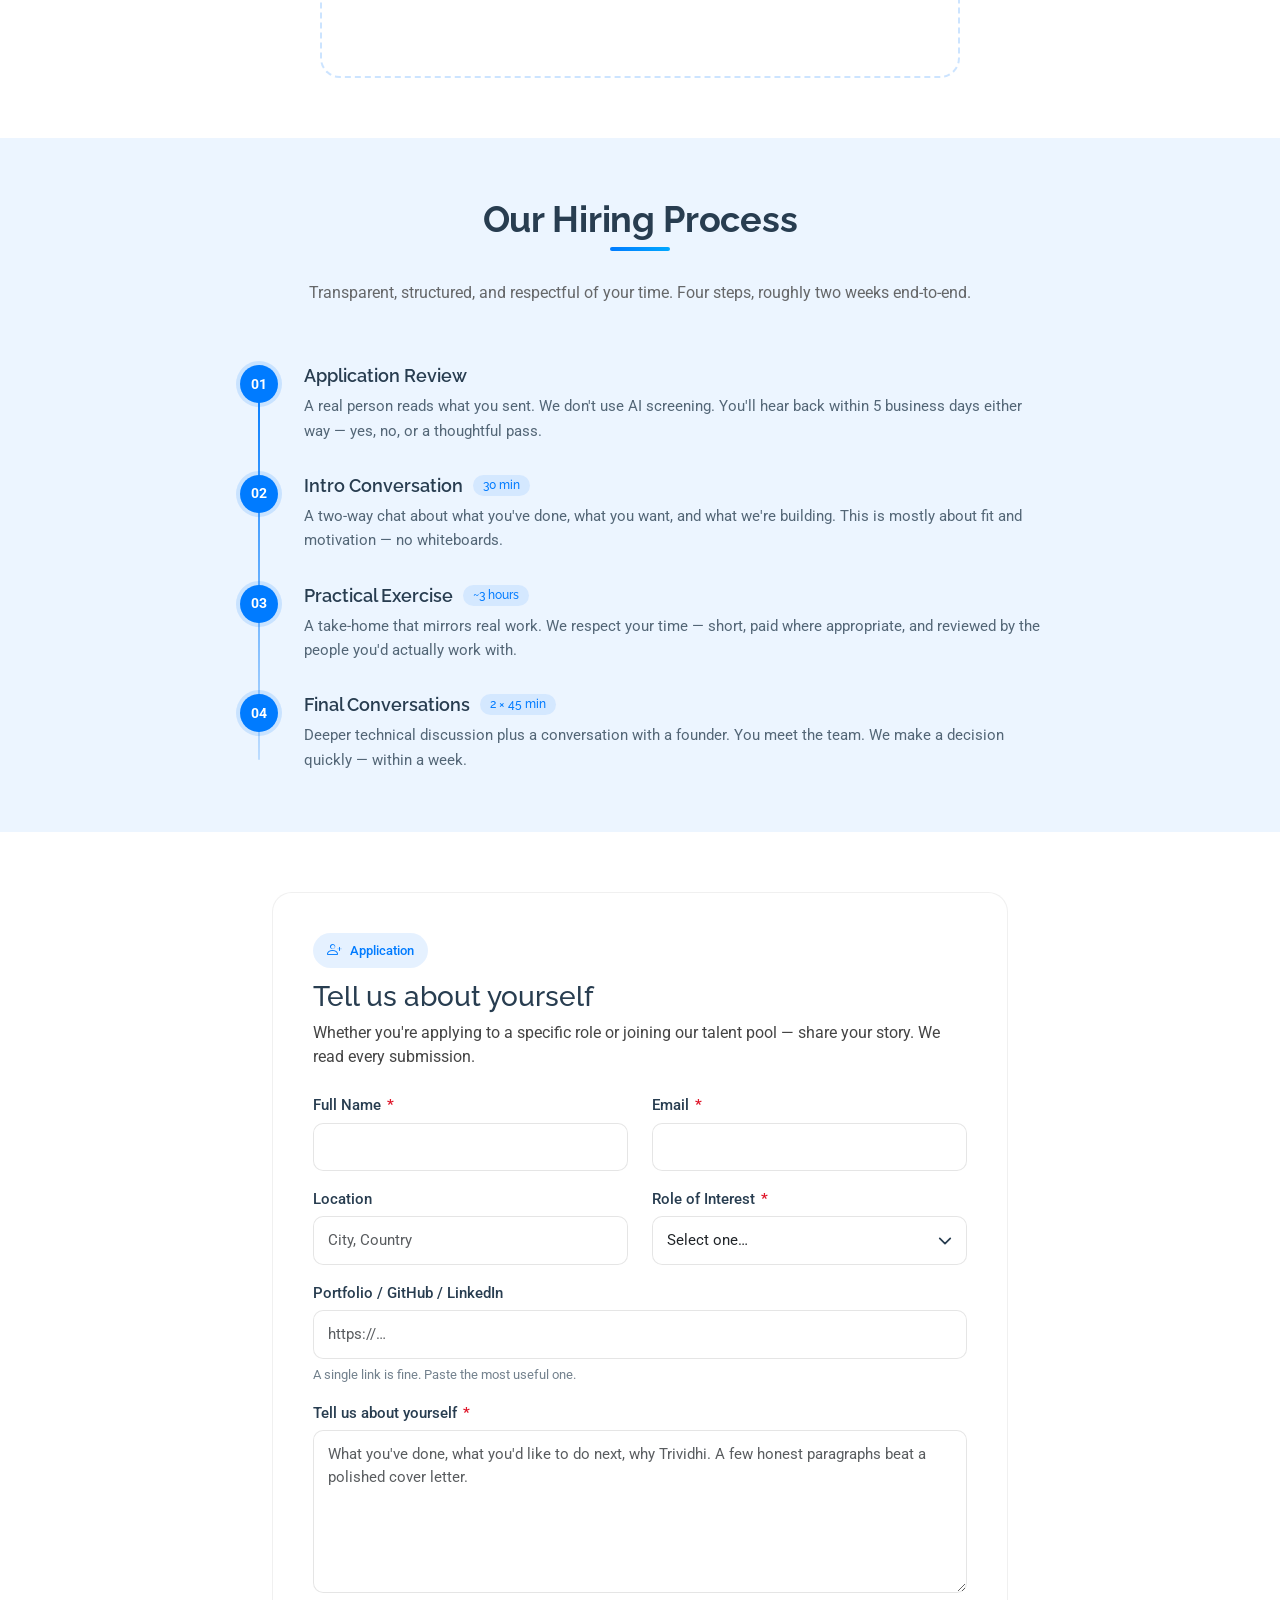
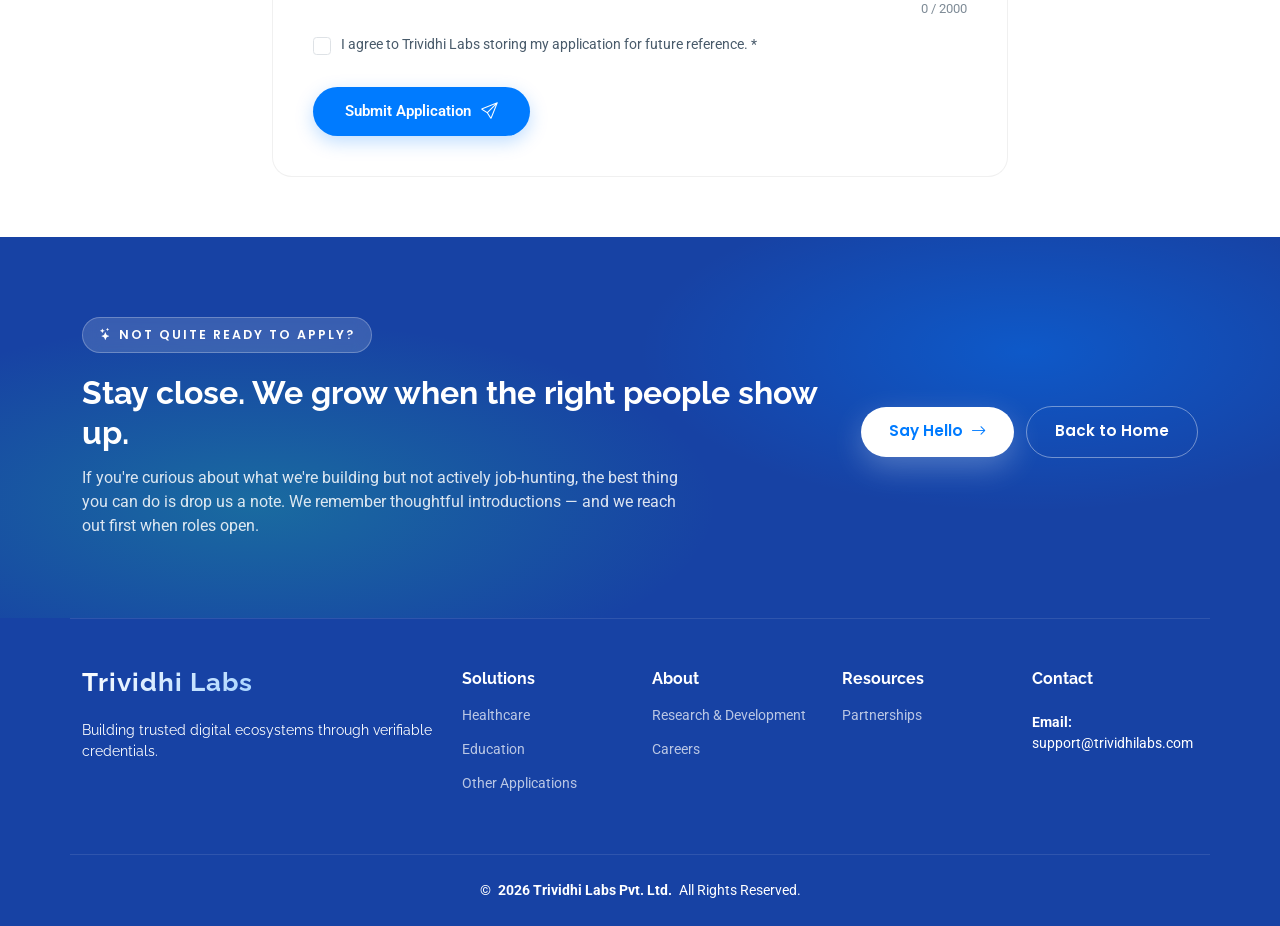
==== commit 67d18331: "Update hero text, capabilities section, trusted future section, and footer" ====
--- a/careers.html
+++ b/careers.html
@@ -515,7 +515,7 @@
       </div>
     </div>
     <div class="container copyright text-center mt-4">
-      <p>© <span>Copyright</span> <strong class="px-1 sitename">Trividhi Labs</strong> <span>All Rights Reserved 2026</span></p>
+      <p>© <strong class="px-1 sitename">2026 Trividhi Labs Pvt. Ltd.</strong> <span>All Rights Reserved.</span></p>
     </div>
   </footer>
 
--- a/assets/css/main.css
+++ b/assets/css/main.css
@@ -1906,7 +1906,7 @@
 }
 
 .hero-description {
-  font-size: 16px !important;
+  font-size: 20px !important;
   line-height: 1.7 !important;
   color: rgba(255, 255, 255, 0.85) !important;
   margin-bottom: 32px !important;
@@ -1989,7 +1989,7 @@
     font-size: 26px !important;
   }
   .hero-description {
-    font-size: 15px !important;
+    font-size: 18px !important;
   }
   .hero-cta {
     flex-direction: column;
@@ -2351,6 +2351,14 @@
   /* text-align: left; */
 }
 
+/* Highlight "Passion" and "Purpose" in the Trusted Future title */
+.trusted-future .tf-highlight {
+  /* color: #ff5a7a;     */
+  color: #ff7a18;   
+  /* color: #ffd54a;    */
+  /* color: #00c2a8;    */
+}
+
 @media (max-width: 640px) {
   .trusted-future-card {
     padding: 40px 25px;
@@ -3304,6 +3312,18 @@
 .capabilities .capability-card:hover .capability-arrow i {
   color: #ffffff;
   transform: translateX(2px);
+}
+
+/* Center the orphan card in the last row of Core Capabilities */
+/* .capabilities .row.gy-4 > .col-lg-4:last-child {
+  margin-left: auto;
+  margin-right: auto;
+} */
+@media (min-width: 992px) {
+  .capabilities .row.gy-4 > .col-lg-4:last-child {
+    margin-left: auto;
+    margin-right: auto;
+  }
 }
 
 @media (max-width: 575px) {
